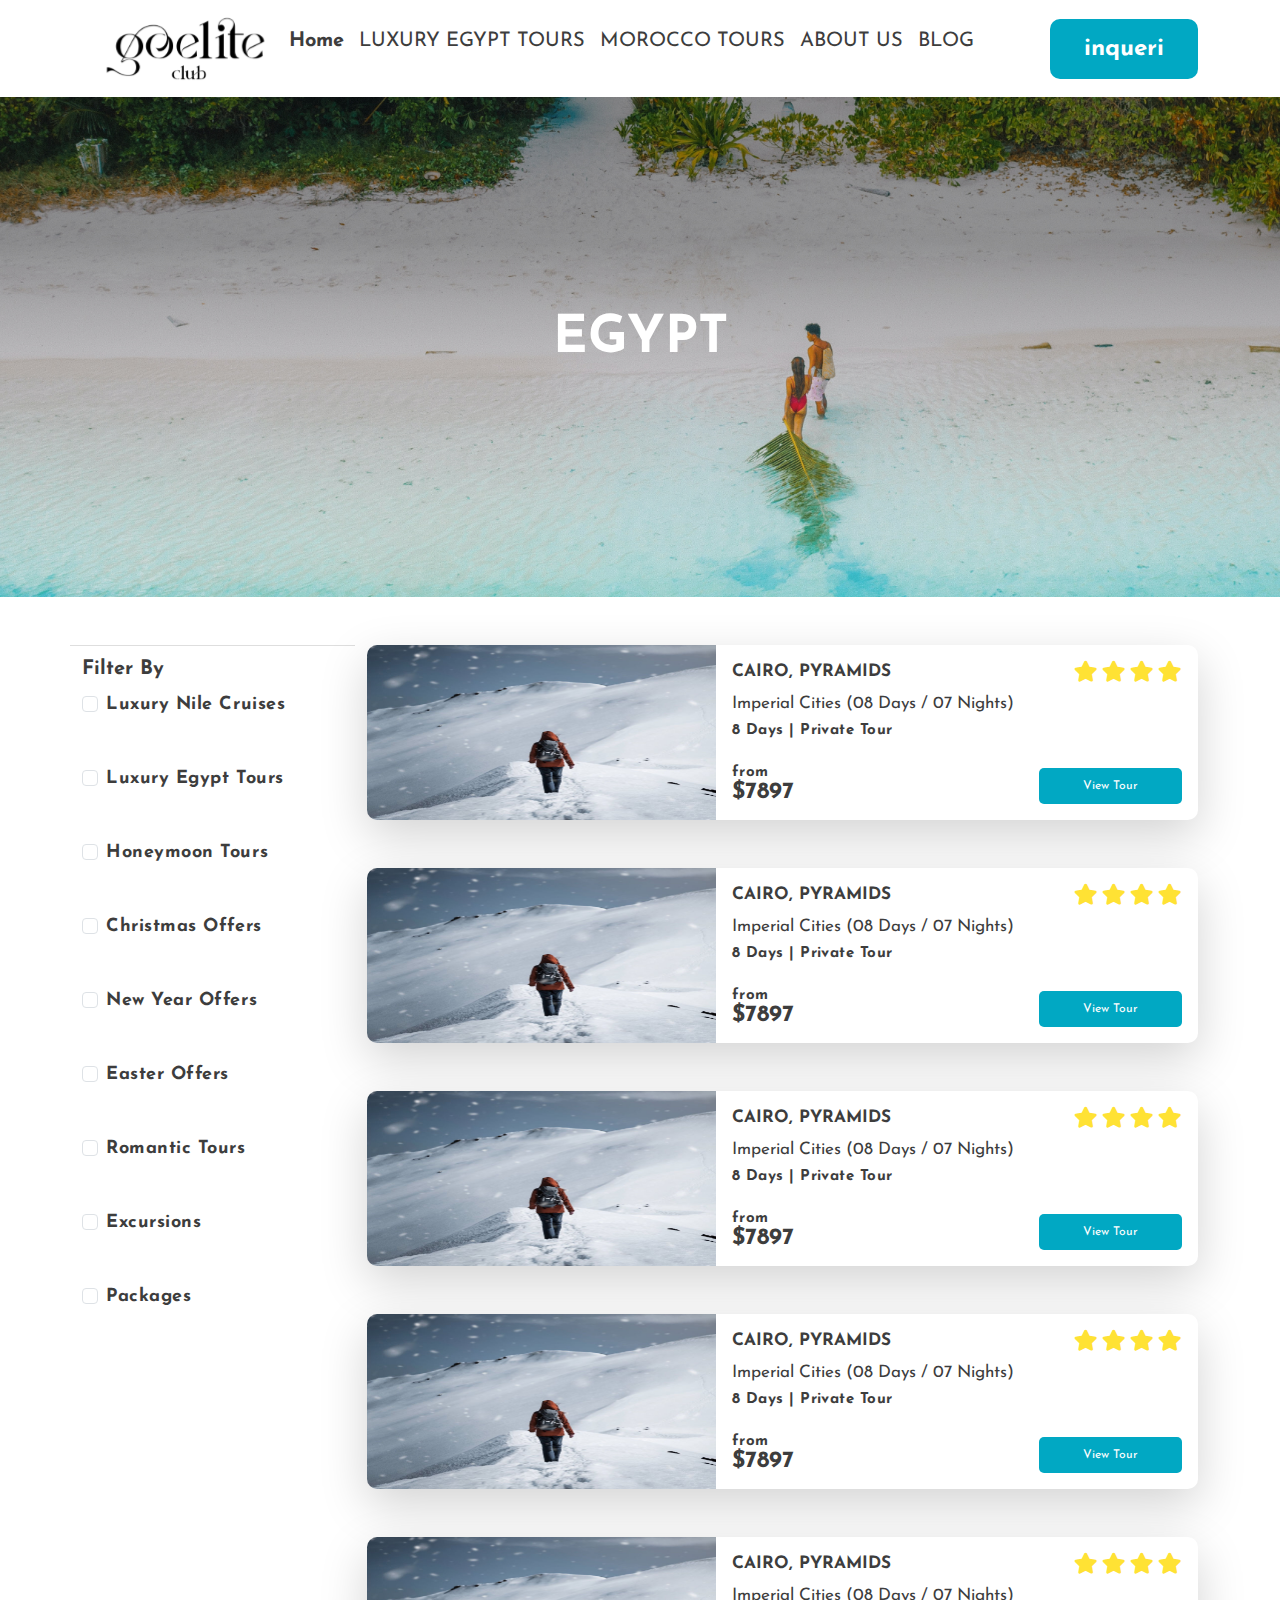
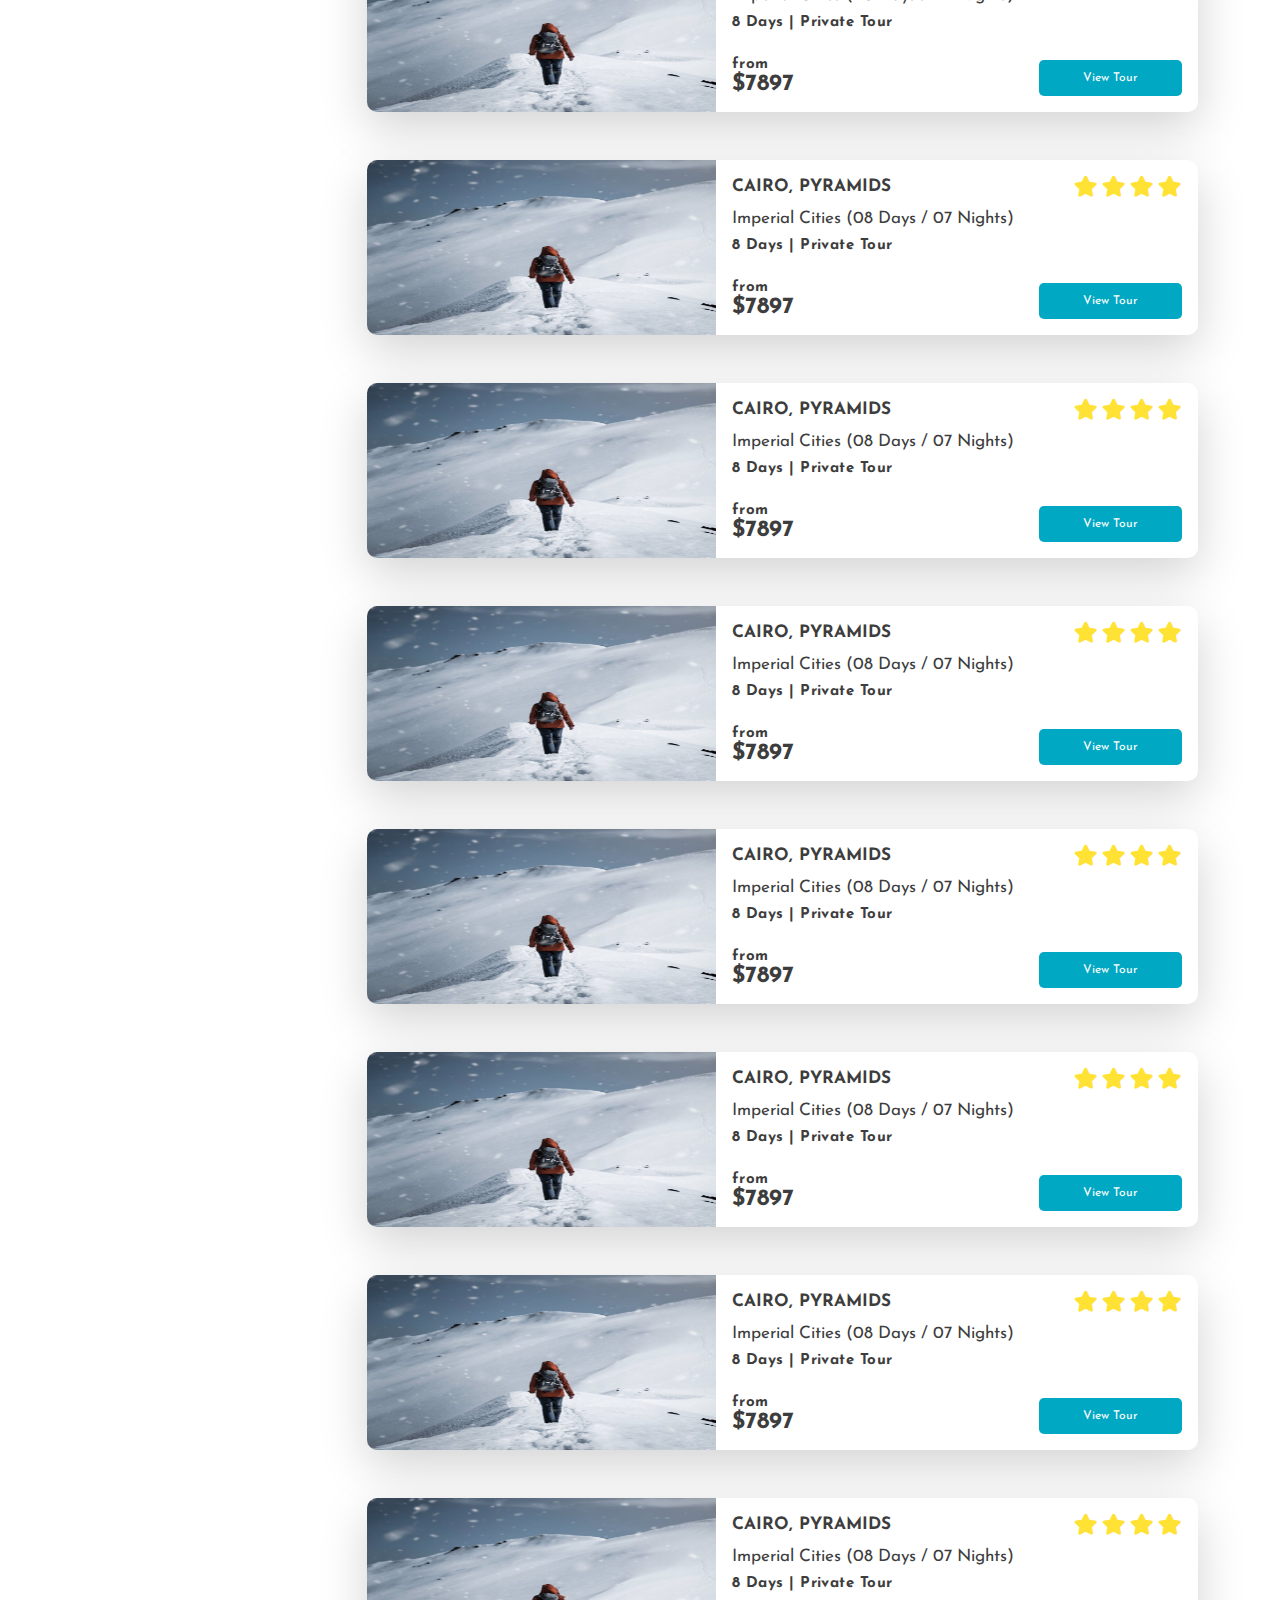
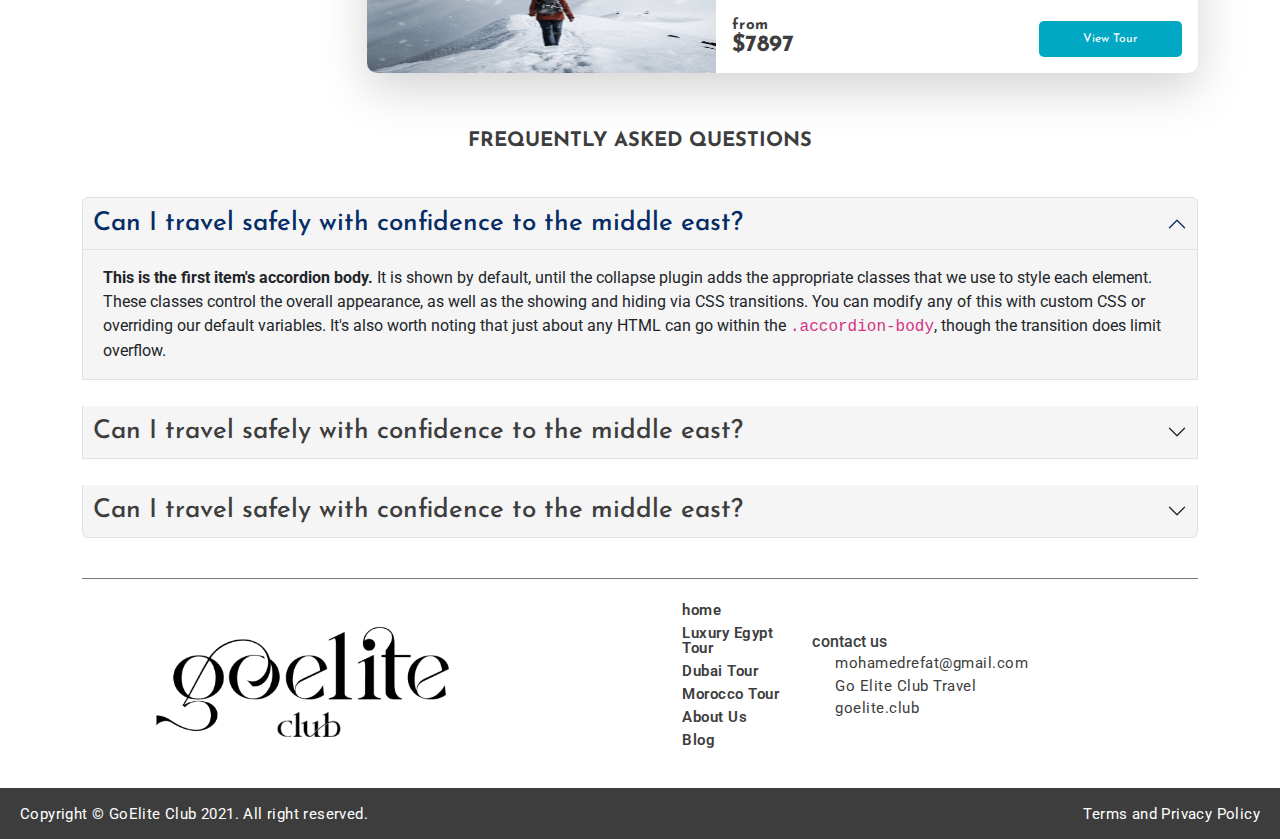
==== listTour.html @ b194ee01 "last push" ====
<!DOCTYPE html>
<html lang="en">
  <head>
    <meta charset="UTF-8" />
    <meta name="viewport" content="width=device-width, initial-scale=1.0" />
    <meta http-equiv="X-UA-Compatible" content="ie=edge" />
    <meta name="Description" content="Enter your description here" />
    <link
      rel="stylesheet"
      href="https://cdnjs.cloudflare.com/ajax/libs/twitter-bootstrap/5.1.0/css/bootstrap.min.css"
    />
    <link
      rel="stylesheet"
      href="https://cdnjs.cloudflare.com/ajax/libs/font-awesome/5.15.4/css/all.min.css"
    />
    <link rel="preconnect" href="https://fonts.googleapis.com" />
    <link rel="preconnect" href="https://fonts.gstatic.com" crossorigin />
    <link
      href="https://fonts.googleapis.com/css2?family=Josefin+Sans:ital,wght@0,400;0,500;0,700;1,700&family=Roboto:ital,wght@0,300;0,900;1,500;1,700;1,900&display=swap"
      rel="stylesheet"
    />

    <link rel="stylesheet" href="css/listtours/style.css" />
    <link rel="stylesheet" href="css/style.css" />

    <link
      rel="stylesheet"
      href="https://cdn.jsdelivr.net/npm/swiper@8/swiper-bundle.min.css"
    />
    <!-- normalizer.css -->
    <link rel="stylesheet" href="css/normalize.css" />
    <title>Title</title>
  </head>
  <body>
    <div class="container-sm">
      <nav class="nav_container">
        <!-- image  -->
        <div class="imgae_logo">
          <img src="./image/Go Elite Logo 1.svg" alt="" />
        </div>
        <!-- links -->
        <ul class="links_container">
          <li class="active">
            <a href="/"> Home </a>
          </li>
          <li>
            <a href="/"> LUXURY EGYPT TOURS </a>
          </li>
          <li>
            <a href="/"> MOROCCO TOURS </a>
          </li>
          <li>
            <a href="/"> ABOUT US </a>
          </li>
          <li>
            <a href="/"> BLOG </a>
          </li>
        </ul>
        <!-- buttom inquery -->
        <div class="buttom_inquri">
          <button>inqueri</button>
        </div>
        <!-- menue bar icon  -->
        <div class="menu_bar">
          <i
            class="fa fa-bars"
            aria-hidden="true"
            id="menu"
            style="font-size: 27px"
          ></i>
          <i
            class="fa fa-window-close"
            aria-hidden="true"
            id="close"
            style="font-size: 27px"
          ></i>
        </div>
        <!-- menue bar box -->
        <ul class="menu_container">
          <li class="active">
            <a href="/"> Home </a>
          </li>
          <li>
            <a href="/"> LUXURY EGYPT TOURS </a>
          </li>
          <li>
            <a href="/"> MOROCCO TOURS </a>
          </li>
          <li>
            <a href="/"> MOROCCO TOURS </a>
          </li>
          <li>
            <a href="/"> ABOUT US </a>
          </li>
          <li>
            <a href="/"> BLOG </a>
          </li>
        </ul>
      </nav>
    </div>
    <!-- ADHeader -->
    <div class="ADHeader_container">
      <div class="Ad_Header">
        <div class="AD-Header_content">
          CAIRO NILE CRUISE & HURGHADA HOLIDAY TOUR
        </div>
        <div class="IqueryAndPrice">
          <div class="price_AD">
            <div class="Start_From">Startng From</div>
            <div class="price_Number">$7839</div>
          </div>
          <div class="btn_inqure">
            <button>Inquire Now</button>
          </div>
        </div>
      </div>
    </div>
    <!-- header landPage -->
    <div class="landPageHeader">
      <div class="landingPageContent">
        <p>EGYPT</p>
        <div class="but_landing"></div>
      </div>

      
    </div>
    <!-- filter and secrch  -->
    <div>
      <div class="container-sm position-relative">
          <div class="positonBox">
            <div class="searchSection">
              <div class="filter ">
                 <div class="filterBox">
                    <div class="d-flex justify-content-between " >
                      <span class="content-search"> Filter</span>
                      <i class="fa fa-arrow-down" aria-hidden="true"></i>
                    </div>
                    <div class="searchPlaceHolder">
                      New Year Offers
                    </div>
                 </div>   
              </div>
              <div class="sortBy">
                  <div class="sortBox">
                    <div class="d-flex justify-content-between">
                      <span class="content-search" > Sort By</span>
                      <i class="fa fa-arrow-down" aria-hidden="true"></i>
                    </div>
                    <div class="searchPlaceHolder">
                      Price (Highest)
                    </div>
                  </div>
              </div>
  
            </div>
          </div>
      </div>
    </div>
    <!-- list tour Section  -->
      <div class="container-sm pt-5">
        <div class="row ">
          <div class="d-none d-md-flex flex-md-column col-md-3 pt-2 " style="border-top: 1.5px solid #DEDEDE;">
            <h6 class="headerFilter" >Filter By</h6>
            <ul class="d-flex flex-column gap-5 pl-0">
               <li class="d-flex gap-3 align-content-center" >
                <div class="form-check">
                  <input class="form-check-input" type="checkbox" value="" id="flexCheckDefault">
                  <label class="form-check-label contentChackBox" for="flexCheckDefault">
                    Luxury Nile Cruises
                  </label>
                </div>   
               </li>
               <li class="d-flex gap-3 align-content-center" >
                <div class="form-check">
                  <input class="form-check-input" type="checkbox" value="" id="flexCheckDefault">
                  <label class="form-check-label contentChackBox" for="flexCheckDefault">
                    Luxury Egypt Tours
                  </label>
                </div>   
               </li>
               <li class="d-flex gap-3 align-content-center" >
                <div class="form-check">
                  <input class="form-check-input" type="checkbox" value="" id="flexCheckDefault">
                  <label class="form-check-label contentChackBox" for="flexCheckDefault">
                    Honeymoon Tours
                  </label>
                </div>   
               </li>
               <li class="d-flex gap-3 align-content-center" >
                <div class="form-check">
                  <input class="form-check-input" type="checkbox" value="" id="flexCheckDefault">
                  <label class="form-check-label contentChackBox" for="flexCheckDefault">
                    Christmas Offers
                  </label>
                </div>   
               </li>
               <li class="d-flex gap-3 align-content-center" >
                <div class="form-check">
                  <input class="form-check-input" type="checkbox" value="" id="flexCheckDefault">
                  <label class="form-check-label contentChackBox" for="flexCheckDefault">
                    New Year Offers
                  </label>
                </div>   
               </li>
               <li class="d-flex gap-3 align-content-center" >
                <div class="form-check">
                  <input class="form-check-input" type="checkbox" value="" id="flexCheckDefault">
                  <label class="form-check-label contentChackBox" for="flexCheckDefault">
                    Easter Offers
                  </label>
                </div>   
               </li>
               <li class="d-flex gap-3 align-content-center" >
                <div class="form-check">
                  <input class="form-check-input" type="checkbox" value="" id="flexCheckDefault">
                  <label class="form-check-label contentChackBox" for="flexCheckDefault">
                    Romantic Tours
                  </label>
                </div>   
               </li>
               <li class="d-flex gap-3 align-content-center" >
                <div class="form-check">
                  <input class="form-check-input" type="checkbox" value="" id="flexCheckDefault">
                  <label class="form-check-label contentChackBox" for="flexCheckDefault">
                    Excursions
                  </label>
                </div>   
               </li>
               <li class="d-flex gap-3 align-content-center" >
                <div class="form-check">
                  <input class="form-check-input" type="checkbox" value="" id="flexCheckDefault">
                  <label class="form-check-label contentChackBox" for="flexCheckDefault">
                    Packages
                  </label>
                </div>   
               </li>
            </ul>
          </div>
          <div class="col-sm-12 col-md-9">
          <div class="d-flex flex-column gap-5"> 
            <!-- card -->
             <a href="singleTour.html">
              <div class="d-flex cardList shadow-lg  " style="cursor: pointer;" >
                <!-- image -->
                <div class="imageCard">
                  <img src="image/destination1.jpg" alt="">
                </div>
                <!-- content -->
                <div class="d-flex flex-column gap-2 justify-content-center justify-content-md-start gap-md-3 p-md-3 flex-grow-1 p-2  ">
                    <!-- tille and  reat -->
                    <div class="d-flex justify-content-between align-content-center titelcard ">
                      <div> CAIRO, PYRAMIDS</div>
                      <div class="d-flex align-items-center gap-1">
                  <i class="fa fa-star" aria-hidden="true"></i>
                  <i class="fa fa-star" aria-hidden="true"></i>
                  <i class="fa fa-star" aria-hidden="true"></i>
                  <i class="fa fa-star" aria-hidden="true"></i>
                           
                      </div>

                    </div>
                    <!-- duration -->
                    <div class="duration">  Imperial Cities (08 Days / 07 Nights)  </div>
                    <p> 8 Days | Private Tour</p>
                    <!-- prise -->
                    <div class="d-flex align-content-center justify-content-between">
                        <div class="d-flex flex-column priseListCard">
                          <span>from</span>
                          <span>$7897</span>
                        </div>
                        <!-- button -->
                        <div class="viewButton">
                             <button>
                              View Tour
                             </button>
                        </div>
                    </div>
                </div>
             </div>
             </a>
            <!-- card -->
             <a href="singleTour.html">
              <div class="d-flex cardList shadow-lg  " style="cursor: pointer;" >
                <!-- image -->
                <div class="imageCard">
                  <img src="image/destination1.jpg" alt="">
                </div>
                <!-- content -->
                <div class="d-flex flex-column gap-2 justify-content-center justify-content-md-start gap-md-3 p-md-3 flex-grow-1 p-2  ">
                    <!-- tille and  reat -->
                    <div class="d-flex justify-content-between align-content-center titelcard ">
                      <div> CAIRO, PYRAMIDS</div>
                      <div class="d-flex align-items-center gap-1">
                  <i class="fa fa-star" aria-hidden="true"></i>
                  <i class="fa fa-star" aria-hidden="true"></i>
                  <i class="fa fa-star" aria-hidden="true"></i>
                  <i class="fa fa-star" aria-hidden="true"></i>
                           
                      </div>

                    </div>
                    <!-- duration -->
                    <div class="duration">  Imperial Cities (08 Days / 07 Nights)  </div>
                    <p> 8 Days | Private Tour</p>
                    <!-- prise -->
                    <div class="d-flex align-content-center justify-content-between">
                        <div class="d-flex flex-column priseListCard">
                          <span>from</span>
                          <span>$7897</span>
                        </div>
                        <!-- button -->
                        <div class="viewButton">
                             <button>
                              View Tour
                             </button>
                        </div>
                    </div>
                </div>
             </div>
             </a>
            <!-- card -->
             <a href="singleTour.html">
              <div class="d-flex cardList shadow-lg  " style="cursor: pointer;" >
                <!-- image -->
                <div class="imageCard">
                  <img src="image/destination1.jpg" alt="">
                </div>
                <!-- content -->
                <div class="d-flex flex-column gap-2 justify-content-center justify-content-md-start gap-md-3 p-md-3 flex-grow-1 p-2  ">
                    <!-- tille and  reat -->
                    <div class="d-flex justify-content-between align-content-center titelcard ">
                      <div> CAIRO, PYRAMIDS</div>
                      <div class="d-flex align-items-center gap-1">
                  <i class="fa fa-star" aria-hidden="true"></i>
                  <i class="fa fa-star" aria-hidden="true"></i>
                  <i class="fa fa-star" aria-hidden="true"></i>
                  <i class="fa fa-star" aria-hidden="true"></i>
                           
                      </div>

                    </div>
                    <!-- duration -->
                    <div class="duration">  Imperial Cities (08 Days / 07 Nights)  </div>
                    <p> 8 Days | Private Tour</p>
                    <!-- prise -->
                    <div class="d-flex align-content-center justify-content-between">
                        <div class="d-flex flex-column priseListCard">
                          <span>from</span>
                          <span>$7897</span>
                        </div>
                        <!-- button -->
                        <div class="viewButton">
                             <button>
                              View Tour
                             </button>
                        </div>
                    </div>
                </div>
             </div>
             </a>
            <!-- card -->
             <a href="singleTour.html">
              <div class="d-flex cardList shadow-lg  " style="cursor: pointer;" >
                <!-- image -->
                <div class="imageCard">
                  <img src="image/destination1.jpg" alt="">
                </div>
                <!-- content -->
                <div class="d-flex flex-column gap-2 justify-content-center justify-content-md-start gap-md-3 p-md-3 flex-grow-1 p-2  ">
                    <!-- tille and  reat -->
                    <div class="d-flex justify-content-between align-content-center titelcard ">
                      <div> CAIRO, PYRAMIDS</div>
                      <div class="d-flex align-items-center gap-1">
                  <i class="fa fa-star" aria-hidden="true"></i>
                  <i class="fa fa-star" aria-hidden="true"></i>
                  <i class="fa fa-star" aria-hidden="true"></i>
                  <i class="fa fa-star" aria-hidden="true"></i>
                           
                      </div>

                    </div>
                    <!-- duration -->
                    <div class="duration">  Imperial Cities (08 Days / 07 Nights)  </div>
                    <p> 8 Days | Private Tour</p>
                    <!-- prise -->
                    <div class="d-flex align-content-center justify-content-between">
                        <div class="d-flex flex-column priseListCard">
                          <span>from</span>
                          <span>$7897</span>
                        </div>
                        <!-- button -->
                        <div class="viewButton">
                             <button>
                              View Tour
                             </button>
                        </div>
                    </div>
                </div>
             </div>
             </a>
            <!-- card -->
             <a href="singleTour.html">
              <div class="d-flex cardList shadow-lg  " style="cursor: pointer;" >
                <!-- image -->
                <div class="imageCard">
                  <img src="image/destination1.jpg" alt="">
                </div>
                <!-- content -->
                <div class="d-flex flex-column gap-2 justify-content-center justify-content-md-start gap-md-3 p-md-3 flex-grow-1 p-2  ">
                    <!-- tille and  reat -->
                    <div class="d-flex justify-content-between align-content-center titelcard ">
                      <div> CAIRO, PYRAMIDS</div>
                      <div class="d-flex align-items-center gap-1">
                  <i class="fa fa-star" aria-hidden="true"></i>
                  <i class="fa fa-star" aria-hidden="true"></i>
                  <i class="fa fa-star" aria-hidden="true"></i>
                  <i class="fa fa-star" aria-hidden="true"></i>
                           
                      </div>

                    </div>
                    <!-- duration -->
                    <div class="duration">  Imperial Cities (08 Days / 07 Nights)  </div>
                    <p> 8 Days | Private Tour</p>
                    <!-- prise -->
                    <div class="d-flex align-content-center justify-content-between">
                        <div class="d-flex flex-column priseListCard">
                          <span>from</span>
                          <span>$7897</span>
                        </div>
                        <!-- button -->
                        <div class="viewButton">
                             <button>
                              View Tour
                             </button>
                        </div>
                    </div>
                </div>
             </div>
             </a>
            <!-- card -->
             <a href="singleTour.html">
              <div class="d-flex cardList shadow-lg  " style="cursor: pointer;" >
                <!-- image -->
                <div class="imageCard">
                  <img src="image/destination1.jpg" alt="">
                </div>
                <!-- content -->
                <div class="d-flex flex-column gap-2 justify-content-center justify-content-md-start gap-md-3 p-md-3 flex-grow-1 p-2  ">
                    <!-- tille and  reat -->
                    <div class="d-flex justify-content-between align-content-center titelcard ">
                      <div> CAIRO, PYRAMIDS</div>
                      <div class="d-flex align-items-center gap-1">
                  <i class="fa fa-star" aria-hidden="true"></i>
                  <i class="fa fa-star" aria-hidden="true"></i>
                  <i class="fa fa-star" aria-hidden="true"></i>
                  <i class="fa fa-star" aria-hidden="true"></i>
                           
                      </div>

                    </div>
                    <!-- duration -->
                    <div class="duration">  Imperial Cities (08 Days / 07 Nights)  </div>
                    <p> 8 Days | Private Tour</p>
                    <!-- prise -->
                    <div class="d-flex align-content-center justify-content-between">
                        <div class="d-flex flex-column priseListCard">
                          <span>from</span>
                          <span>$7897</span>
                        </div>
                        <!-- button -->
                        <div class="viewButton">
                             <button>
                              View Tour
                             </button>
                        </div>
                    </div>
                </div>
             </div>
             </a>
            <!-- card -->
             <a href="singleTour.html">
              <div class="d-flex cardList shadow-lg  " style="cursor: pointer;" >
                <!-- image -->
                <div class="imageCard">
                  <img src="image/destination1.jpg" alt="">
                </div>
                <!-- content -->
                <div class="d-flex flex-column gap-2 justify-content-center justify-content-md-start gap-md-3 p-md-3 flex-grow-1 p-2  ">
                    <!-- tille and  reat -->
                    <div class="d-flex justify-content-between align-content-center titelcard ">
                      <div> CAIRO, PYRAMIDS</div>
                      <div class="d-flex align-items-center gap-1">
                  <i class="fa fa-star" aria-hidden="true"></i>
                  <i class="fa fa-star" aria-hidden="true"></i>
                  <i class="fa fa-star" aria-hidden="true"></i>
                  <i class="fa fa-star" aria-hidden="true"></i>
                           
                      </div>

                    </div>
                    <!-- duration -->
                    <div class="duration">  Imperial Cities (08 Days / 07 Nights)  </div>
                    <p> 8 Days | Private Tour</p>
                    <!-- prise -->
                    <div class="d-flex align-content-center justify-content-between">
                        <div class="d-flex flex-column priseListCard">
                          <span>from</span>
                          <span>$7897</span>
                        </div>
                        <!-- button -->
                        <div class="viewButton">
                             <button>
                              View Tour
                             </button>
                        </div>
                    </div>
                </div>
             </div>
             </a>
            <!-- card -->
             <a href="singleTour.html">
              <div class="d-flex cardList shadow-lg  " style="cursor: pointer;" >
                <!-- image -->
                <div class="imageCard">
                  <img src="image/destination1.jpg" alt="">
                </div>
                <!-- content -->
                <div class="d-flex flex-column gap-2 justify-content-center justify-content-md-start gap-md-3 p-md-3 flex-grow-1 p-2  ">
                    <!-- tille and  reat -->
                    <div class="d-flex justify-content-between align-content-center titelcard ">
                      <div> CAIRO, PYRAMIDS</div>
                      <div class="d-flex align-items-center gap-1">
                  <i class="fa fa-star" aria-hidden="true"></i>
                  <i class="fa fa-star" aria-hidden="true"></i>
                  <i class="fa fa-star" aria-hidden="true"></i>
                  <i class="fa fa-star" aria-hidden="true"></i>
                           
                      </div>

                    </div>
                    <!-- duration -->
                    <div class="duration">  Imperial Cities (08 Days / 07 Nights)  </div>
                    <p> 8 Days | Private Tour</p>
                    <!-- prise -->
                    <div class="d-flex align-content-center justify-content-between">
                        <div class="d-flex flex-column priseListCard">
                          <span>from</span>
                          <span>$7897</span>
                        </div>
                        <!-- button -->
                        <div class="viewButton">
                             <button>
                              View Tour
                             </button>
                        </div>
                    </div>
                </div>
             </div>
             </a>
            <!-- card -->
             <a href="singleTour.html">
              <div class="d-flex cardList shadow-lg  " style="cursor: pointer;" >
                <!-- image -->
                <div class="imageCard">
                  <img src="image/destination1.jpg" alt="">
                </div>
                <!-- content -->
                <div class="d-flex flex-column gap-2 justify-content-center justify-content-md-start gap-md-3 p-md-3 flex-grow-1 p-2  ">
                    <!-- tille and  reat -->
                    <div class="d-flex justify-content-between align-content-center titelcard ">
                      <div> CAIRO, PYRAMIDS</div>
                      <div class="d-flex align-items-center gap-1">
                  <i class="fa fa-star" aria-hidden="true"></i>
                  <i class="fa fa-star" aria-hidden="true"></i>
                  <i class="fa fa-star" aria-hidden="true"></i>
                  <i class="fa fa-star" aria-hidden="true"></i>
                           
                      </div>

                    </div>
                    <!-- duration -->
                    <div class="duration">  Imperial Cities (08 Days / 07 Nights)  </div>
                    <p> 8 Days | Private Tour</p>
                    <!-- prise -->
                    <div class="d-flex align-content-center justify-content-between">
                        <div class="d-flex flex-column priseListCard">
                          <span>from</span>
                          <span>$7897</span>
                        </div>
                        <!-- button -->
                        <div class="viewButton">
                             <button>
                              View Tour
                             </button>
                        </div>
                    </div>
                </div>
             </div>
             </a>
            <!-- card -->
             <a href="singleTour.html">
              <div class="d-flex cardList shadow-lg  " style="cursor: pointer;" >
                <!-- image -->
                <div class="imageCard">
                  <img src="image/destination1.jpg" alt="">
                </div>
                <!-- content -->
                <div class="d-flex flex-column gap-2 justify-content-center justify-content-md-start gap-md-3 p-md-3 flex-grow-1 p-2  ">
                    <!-- tille and  reat -->
                    <div class="d-flex justify-content-between align-content-center titelcard ">
                      <div> CAIRO, PYRAMIDS</div>
                      <div class="d-flex align-items-center gap-1">
                  <i class="fa fa-star" aria-hidden="true"></i>
                  <i class="fa fa-star" aria-hidden="true"></i>
                  <i class="fa fa-star" aria-hidden="true"></i>
                  <i class="fa fa-star" aria-hidden="true"></i>
                           
                      </div>

                    </div>
                    <!-- duration -->
                    <div class="duration">  Imperial Cities (08 Days / 07 Nights)  </div>
                    <p> 8 Days | Private Tour</p>
                    <!-- prise -->
                    <div class="d-flex align-content-center justify-content-between">
                        <div class="d-flex flex-column priseListCard">
                          <span>from</span>
                          <span>$7897</span>
                        </div>
                        <!-- button -->
                        <div class="viewButton">
                             <button>
                              View Tour
                             </button>
                        </div>
                    </div>
                </div>
             </div>
             </a>
            <!-- card -->
             <a href="singleTour.html">
              <div class="d-flex cardList shadow-lg  " style="cursor: pointer;" >
                <!-- image -->
                <div class="imageCard">
                  <img src="image/destination1.jpg" alt="">
                </div>
                <!-- content -->
                <div class="d-flex flex-column gap-2 justify-content-center justify-content-md-start gap-md-3 p-md-3 flex-grow-1 p-2  ">
                    <!-- tille and  reat -->
                    <div class="d-flex justify-content-between align-content-center titelcard ">
                      <div> CAIRO, PYRAMIDS</div>
                      <div class="d-flex align-items-center gap-1">
                  <i class="fa fa-star" aria-hidden="true"></i>
                  <i class="fa fa-star" aria-hidden="true"></i>
                  <i class="fa fa-star" aria-hidden="true"></i>
                  <i class="fa fa-star" aria-hidden="true"></i>
                           
                      </div>

                    </div>
                    <!-- duration -->
                    <div class="duration">  Imperial Cities (08 Days / 07 Nights)  </div>
                    <p> 8 Days | Private Tour</p>
                    <!-- prise -->
                    <div class="d-flex align-content-center justify-content-between">
                        <div class="d-flex flex-column priseListCard">
                          <span>from</span>
                          <span>$7897</span>
                        </div>
                        <!-- button -->
                        <div class="viewButton">
                             <button>
                              View Tour
                             </button>
                        </div>
                    </div>
                </div>
             </div>
             </a>
            <!-- card -->
             <a href="singleTour.html">
              <div class="d-flex cardList shadow-lg  " style="cursor: pointer;" >
                <!-- image -->
                <div class="imageCard">
                  <img src="image/destination1.jpg" alt="">
                </div>
                <!-- content -->
                <div class="d-flex flex-column gap-2 justify-content-center justify-content-md-start gap-md-3 p-md-3 flex-grow-1 p-2  ">
                    <!-- tille and  reat -->
                    <div class="d-flex justify-content-between align-content-center titelcard ">
                      <div> CAIRO, PYRAMIDS</div>
                      <div class="d-flex align-items-center gap-1">
                  <i class="fa fa-star" aria-hidden="true"></i>
                  <i class="fa fa-star" aria-hidden="true"></i>
                  <i class="fa fa-star" aria-hidden="true"></i>
                  <i class="fa fa-star" aria-hidden="true"></i>
                           
                      </div>

                    </div>
                    <!-- duration -->
                    <div class="duration">  Imperial Cities (08 Days / 07 Nights)  </div>
                    <p> 8 Days | Private Tour</p>
                    <!-- prise -->
                    <div class="d-flex align-content-center justify-content-between">
                        <div class="d-flex flex-column priseListCard">
                          <span>from</span>
                          <span>$7897</span>
                        </div>
                        <!-- button -->
                        <div class="viewButton">
                             <button>
                              View Tour
                             </button>
                        </div>
                    </div>
                </div>
             </div>
             </a>
          </div>
          </div>
        </div>
      </div>
    <!-- F and Q -->
    <div class="container-sm">
      <div class="headerSection">
        <div class="header">FREQUENTLY ASKED QUESTIONS</div>
      </div>
      <!-- faq section -->
      <div class="accordion mt-5" id="accordionExample">
        <div class="accordion-item">
          <h2 class="accordion-header" id="headingOne">
            <button
              class="accordion-button"
              type="button"
              data-bs-toggle="collapse"
              data-bs-target="#collapseOne"
              aria-expanded="true"
              aria-controls="collapseOne"
            >
              Can I travel safely with confidence to the middle east?
            </button>
          </h2>
          <div
            id="collapseOne"
            class="accordion-collapse collapse show"
            aria-labelledby="headingOne"
            data-bs-parent="#accordionExample"
          >
            <div class="accordion-body">
              <strong>This is the first item's accordion body.</strong> It is
              shown by default, until the collapse plugin adds the appropriate
              classes that we use to style each element. These classes control
              the overall appearance, as well as the showing and hiding via CSS
              transitions. You can modify any of this with custom CSS or
              overriding our default variables. It's also worth noting that just
              about any HTML can go within the <code>.accordion-body</code>,
              though the transition does limit overflow.
            </div>
          </div>
        </div>
        <div class="accordion-item">
          <h2 class="accordion-header" id="headingTwo">
            <button
              class="accordion-button collapsed"
              type="button"
              data-bs-toggle="collapse"
              data-bs-target="#collapseTwo"
              aria-expanded="false"
              aria-controls="collapseTwo"
            >
              Can I travel safely with confidence to the middle east?
            </button>
          </h2>
          <div
            id="collapseTwo"
            class="accordion-collapse collapse"
            aria-labelledby="headingTwo"
            data-bs-parent="#accordionExample"
          >
            <div class="accordion-body">
              <strong>This is the second item's accordion body.</strong> It is
              hidden by default, until the collapse plugin adds the appropriate
              classes that we use to style each element. These classes control
              the overall appearance, as well as the showing and hiding via CSS
              transitions. You can modify any of this with custom CSS or
              overriding our default variables. It's also worth noting that just
              about any HTML can go within the <code>.accordion-body</code>,
              though the transition does limit overflow.
            </div>
          </div>
        </div>
        <div class="accordion-item">
          <h2 class="accordion-header" id="headingThree">
            <button
              class="accordion-button collapsed"
              type="button"
              data-bs-toggle="collapse"
              data-bs-target="#collapseThree"
              aria-expanded="false"
              aria-controls="collapseThree"
            >
              Can I travel safely with confidence to the middle east?
            </button>
          </h2>
          <div
            id="collapseThree"
            class="accordion-collapse collapse"
            aria-labelledby="headingThree"
            data-bs-parent="#accordionExample"
          >
            <div class="accordion-body">
              <strong>This is the third item's accordion body.</strong> It is
              hidden by default, until the collapse plugin adds the appropriate
              classes that we use to style each element. These classes control
              the overall appearance, as well as the showing and hiding via CSS
              transitions. You can modify any of this with custom CSS or
              overriding our default variables. It's also worth noting that just
              about any HTML can go within the <code>.accordion-body</code>,
              though the transition does limit overflow.
            </div>
          </div>
        </div>
      </div>
    </div>
    <!-- footer section -->
    <div class="container-sm">
      <div class="footerSection">
        <div class="footer">
          <!-- logo footer -->
          <div class="logoFooter">
            <img src="image/footeLogo.png" alt="" />
          </div>
          <div class="linksAndcontactUs">
            <!-- links -->
            <div class="footerLinks">
              <ul class="links">
                <li>home</li>
                <li>Luxury Egypt Tour</li>
                <li>Dubai Tour</li>
                <li>Morocco Tour</li>
                <li>About Us</li>
                <li>Blog</li>
              </ul>
            </div>
            <!-- contact us footer -->
            <div class="contactUsFooter">
              <div>contact us</div>
              <ul class="coutactUs">
                <li class="">
                  <div class="iconSocil">
                    <img
                      src="https://www.svgrepo.com/show/488278/mail.svg"
                      width="15px"
                      height="15px"
                      alt=""
                    />
                  </div>
                  <span> mohamedrefat@gmail.com</span>
                </li>
                <li class="">
                  <div class="iconSocil">
                    <img
                      src="https://www.svgrepo.com/show/473600/facebook.svg"
                      width="15px"
                      height="15px"
                      alt=""
                    />
                  </div>
                  <span>Go Elite Club Travel</span>
                </li>
                <li class="">
                  <div class="iconSocil">
                    <img
                      src="https://www.svgrepo.com/show/474324/instagram.svg"
                      width="15px"
                      height="15px"
                      alt=""
                    />
                  </div>
                  <span>goelite.club</span>
                </li>
              </ul>
            </div>
          </div>
        </div>
      </div>
    </div>
    <div class="copyRightSection">
      <div>Copyright © GoElite Club 2021. All right reserved.</div>
      <div>Terms and Privacy Policy</div>
    </div>
    <script src="https://cdn.jsdelivr.net/npm/swiper/swiper-bundle.min.js"></script>

    <!-- Initialize Swiper -->
    <script>
      var swiper = new Swiper(".mySwiper", {
        slidesPerView: 1,
        spaceBetween: 10,
        pagination: {
          el: ".swiper-pagination",
          clickable: true,
        },
        breakpoints: {
          640: {
            slidesPerView: 1,
            spaceBetween: 20,
          },
          768: {
            slidesPerView: 3,
            spaceBetween: 40,
          },
          1024: {
            slidesPerView: 3,
            spaceBetween: 50,
          },
        },
      });
    </script>
    <script src="js/main.js"></script>
    <script src="https://cdnjs.cloudflare.com/ajax/libs/popper.js/2.9.2/umd/popper.min.js"></script>
    <script src="https://cdnjs.cloudflare.com/ajax/libs/twitter-bootstrap/5.1.0/js/bootstrap.min.js"></script>
  </body>
</html>
---- css/listtours/style.css ----
.searchSection{
    display: flex;
    align-items: center;
   gap: 20px;
}
.searchSection .filter ,  .searchSection .sortBy {
    background: #F5F5F5;
     border: 1px solid #DEDEDE;
      border-radius: 8px;
      padding: 16px;
} 
 .filter .filterBox , .sortBy .sortBox{
    padding: 9px 10px;
background: #FFFFFF;
border: 1px solid #DEDEDE;
border-radius: 8px;
cursor: pointer;
 }
 
 .content-search{
 font-family: 'Josefin Sans';
font-style: normal;
font-weight: 500;
font-size: 16px;
line-height: 14px;
color: #3D3D3D;
cursor: pointer;

 }
 .searchPlaceHolder{
 font-family: 'Josefin Sans';
font-style: normal;
font-weight: 700;
font-size: 14px;
line-height: 16px;
color: #B7B7B7;
cursor: pointer;

 }
 .positonBox{
    position: absolute;
    top: -45px;
 }
.imageCard{
    overflow: hidden;
    width: 42%;
}
 .imageCard img{
    max-width: 100%;
    width: 211px;
    height: 142px;
 }
 .cardList {
    overflow: hidden;
    background: #FFFFFF;
    border-radius:10.1028px 10.1028px ;
 }
 .cardList p{
    font-family: 'Josefin Sans';
    font-style: normal;
    font-weight: 700;
    font-size: 10.1028px;
    line-height: 10px;
    display: flex;
    align-items: center;
    letter-spacing: 0.03em;
    color: #3D3D3D;
 }
 .titelcard div:nth-of-type(1) {
    font-family: 'Josefin Sans';
font-style: normal;
font-weight: 700;
font-size: 12.1233px;
line-height: 12px;
display: flex;
align-items: center;
color: #3D3D3D;
 } 
 .titelcard div:nth-of-type(2) {
    font-size: 17px;
     color: #FFE234;
 } 
 .duration{
    font-family: 'Josefin Sans';
font-style: normal;
font-weight: 400;
font-size: 12.1233px;
line-height: 12px;
display: flex;
align-items: center;
color: #3D3D3D;
 }

 .priseListCard span:nth-of-type(1){
    font-family: 'Josefin Sans';
    font-style: normal;
    font-weight: 700;
    font-size: 10.1028px;
    line-height: 10px;
    display: flex;
    align-items: center;
    letter-spacing: 0.03em;
    color: #3D3D3D;
 }
 .priseListCard span:nth-of-type(2){
    font-family: 'Josefin Sans';
    font-style: normal;
    font-weight: 700;
    font-size: 20.2056px;
    line-height: 20px;
    display: flex;
    align-items: center;
    color: #3D3D3D;
 }
 .viewButton{
    display: flex;
align-items: center;
justify-content: center;
padding: 10px;
gap: 10px;
width:90px;
background: #01A8C3;
border-radius: 5px;
transition: ease-in 0.4s;
 }
 .viewButton:hover {
    transform: scale(0.9);
 }
 .viewButton button{
    font-family: 'Josefin Sans';
    font-style: normal;
    font-weight: 400;
    font-size: 12.1233px;
    line-height: 12px;
    text-align: center;
    color: #FFFFFF;
 }
.contentChackBox{
    font-family: 'Josefin Sans';
font-style: normal;
font-weight: 700;
font-size: 18px;
line-height: 20px;
letter-spacing: 0.03em;
color: #3D3D3D;

}
.headerFilter{
    font-family: 'Josefin Sans';
font-style: normal;
font-weight: 700;
font-size: 20px;
line-height: 30px;
color: #3D3D3D;
}
@media only screen and (min-width: 786px){
    .landingPageContent p {
        font-family: "Josefin Sans";
        font-style: normal;
        font-weight: 700;
        font-size: 60px;
        line-height: 61px;
        color: #ffffff;
        width: 750px;
    }
    .searchSection{
       display: none;
    }
    .imageCard{
        overflow: hidden;
        width: 42%;
    }
     .imageCard img{
        max-width: 100%;
        width: 372px;
        height: 175px;
     }
     .titelcard div:nth-of-type(1) {
        font-size: 17.1233px;
    }
    .titelcard div:nth-of-type(2) {
        font-size: 21px;
    }
    .duration {
        font-size: 17.1233px;
    }
    .cardList p {
        font-size: 15.1028px;
    }
    .priseListCard span:nth-of-type(1) {
        font-size: 15.1028px;
    }
    .priseListCard span:nth-of-type(2) {
        font-size: 23.2056px;
        margin-top: 5px;
    }
    .viewButton {
        padding: 11px;
        width: 143px;
    }
}
---- css/style.css ----
/* Start Variables */
:root {
  --main-color: #10cab7;
  --secondary-color: #2c4755;
  --section-padding: 60px;
  --section-background: #f6f6f6;
  --main-duration: 0.5s;
}
/* End Variables */
/* start global rouls css */
* {
  box-sizing: border-box;
  -webkit-box-sizing: border-box;
  -moz-box-sizing: border-box;
}
a {
  text-decoration: none !important;
  color: inherit !important;
  text-transform: none !important;
}
button {
  border: none !important;
  background-color: inherit !important;
}
ul{
  padding-left: 0 !important;
}
li {
  list-style: none !important;
}
body {
  font-family: 'Josefin Sans', sans-serif;
  font-family: 'Roboto', sans-serif;
  overflow-x: hidden;
}
/* nav bar */
.nav_container {
  display: flex;
  justify-content: space-between;
  align-items: center;
}
.links_container {
  list-style: none;
  display: flex;
  width: 70%;
  gap: 15px;
  padding-left: 0 !important;
}
.links_container li {
  font-family: "Josefin Sans";
  font-style: normal;
  font-weight: 400;
  font-size: 20px;
  line-height: 24px;
  color: #3d3d3d;
  text-decoration: none;
}
.links_container li:hover {
  color: #3d3d3d8c;
}

.links_container li.active {
  font-weight: 700;
}

.imgae_logo img {
  width: 100%;
  max-width: 213px;
  height: auto;
}

/* buttom */
.buttom_inquri {
  display: flex;
  flex-direction: row;
  justify-content: center;
  align-items: center;
  padding: 10px;
  gap: 10px;
  width: 151px;
  height: 60px;
  background: #01a8c3;
  border-radius: 10px;
}
.buttom_inquri:hover {
  transform: scale(0.9);
  cursor: pointer;
}
.buttom_inquri button {
  font-family: "Josefin Sans";
  font-style: normal;
  font-weight: 700;
  font-size: 24px;
  line-height: 24px;
  text-align: center;
  color: #ffffff;
}
.menu_bar {
  display: none;
}
.menu_container {
  display: none;
}
.fa-window-close {
  display: none;
}

/* advertisement tour Header */
.ADHeader_container {
  background-color: #01a8c3;
  position: relative;
}
.Ad_Header {
  display: flex;
  flex-direction: column;
  gap: 8px;
  padding: 16px 21px;
}
.AD-Header_content {
  font-family: "Josefin Sans";
  font-style: normal;
  font-weight: 400;
  font-size: 14px;
  line-height: 14px;
  color: #ffffff;
  text-align: center;
}
.IqueryAndPrice {
  display: flex;
  justify-content: space-between;
  align-items: center;
}
.price_AD {
  display: flex;
  gap: 5px;
  align-items: center;
  width: 30%;
}
.Start_From {
  font-family: "Josefin Sans";
  font-style: normal;
  font-weight: 400;
  font-size: 14px;
  line-height: 14px;
  color: #ffffff;
}
.price_Number {
  font-family: "Josefin Sans";
  font-style: normal;
  font-weight: 700;
  font-size: 30px;
  line-height: 30px;
  color: #ffffff;
}
.btn_inqure {
  display: flex;
  justify-content: center;
  align-items: center;
  padding: 8px 24px;
  width: 107px;
  height: 40px;
  background: #ffffff;
  border-radius: 5px;
}
.btn_inqure button {
  font-family: "Josefin Sans";
  font-style: normal;
  font-weight: 700;
  font-size: 10px;
  line-height: 10px;
  color: #01a8c3;
}
/* landing header */
.landPageHeader {
  position: relative;
  background-image: url(../image/Photo.jpg);
  background-repeat: no-repeat;
  width: 100%;
  overflow: hidden;
  padding: 115px 0;
  background-size: cover;
}
.landingPageContent {
  position: absolute;
  top: 50%;
  left: 50%;
  transform: translate(-50%, -50%);
}
.landingPageContent p {
  font-family: "Josefin Sans";
  font-style: normal;
  font-weight: 700;
  font-size: 20px;
  line-height: 20px;
  text-align: center;
  color: #ffffff;
  width: 300px;
}
.landingPageContent .but_landing {
  display: flex;
  justify-content: center;
  align-items: center;
}
.landingPageContent .but_landing button {
  padding: 10px;
  width: 113px;
  height: 45px;
  background: #01a8c3 !important;
  opacity: 0.5;
  border-radius: 5px;
  font-family: "Josefin Sans";
  font-style: normal;
  font-weight: 400;
  font-size: 12.1233px;
  line-height: 12px;
  text-align: center;
  color: #ffffff;
}
.landingPageContent .but_landing button:hover {
  opacity: 1;
}
/* tour section  */
/* header section */
.headerSection {
  display: flex;
  flex-direction: column;
  gap: 9px;
  justify-content: center;
  align-items: center;
  padding-top: 60px;
}
.headerSection .header {
  font-family: "Josefin Sans";
  font-style: normal;
  font-weight: 700;
  font-size: 16px;
  line-height: 16px;
  text-align: center;
  color: #3d3d3d;
}
.headerSection .description {
  font-family: "Josefin Sans";
  font-style: normal;
  font-weight: 400;
  font-size: 14px;
  line-height: 14px;
  text-align: center;
  color: #7a7a7a;
}
/* cards */
.sectionTour{
  position: relative;
}
.leftArrow {
  position: absolute;
  top: 50%;
  left: -20px;
  font-size: 20px;
  color: #777;
  transition: ease-in 0.4s;
  cursor: pointer;
}
.leftArrow:hover {
transform: scale(0.8);
}
.rightArrow {
  position: absolute;
  top: 50%;
  right: -20px;
  font-size: 20px;
  color: #777;
  transition: ease-in 0.4s;
  cursor: pointer;
}
.rightArrow:hover {
transform: scale(0.8);
}
.cardContainer{
  display: flex;
  align-items: center;
  gap: 20px;
  overflow-x: scroll;
  margin: 0 5px;

}
.cardContainer::-webkit-scrollbar {
  display: none;
}
.card {
  min-width: 200px;
  border-radius: 6.62698px;
  overflow: hidden;
  cursor: pointer;
}
.card_content {
  display: flex;
  flex-direction: column;
  align-items: flex-start;
  padding: 8px 8px 16px;
  gap: 7.95px;
}
.card_content .titleAndReate {
  display: flex;
  justify-content: space-between;
  align-items: center;
  width: 100%;
}
.card_content  .titleAndReate .title {
  width: 90px;
  height: 8px;
  font-family: "Josefin Sans";
  font-style: normal;
  font-weight: 700;
  font-size: 12px;
  line-height: 8px;
  color: #3d3d3d;
}
.card_content  .titleAndReate .reate {
  display: flex;
  gap: 2px;
  font-size: 13px;
  color: #ffe234;
}
.image-container img {
  width: 213px;
  max-width: 100%;
  height: 100.17px;
}
.card_content  .cities {
  margin: 0;
  font-family: "Josefin Sans";
  font-style: normal;
  font-weight: 400;
  font-size: 12px;
  line-height: 18px;
  display: flex;
  align-items: center;
  color: #3d3d3d;
}
.card_content  .days {
  font-family: "Josefin Sans";
  font-style: normal;
  font-weight: 700;
  font-size: 14px;
  line-height: 7px;
  display: flex;
  align-items: center;
  letter-spacing: 0.03em;
  color: #3d3d3d;
}
.card_content .priceAndView {
display: flex;
justify-content: space-between;
width: 100%;
}
.price span:nth-of-type(1) {
  font-family: 'Josefin Sans';
  font-style: normal;
  font-weight: 700;
  font-size: 10.62698px;
  line-height: 7px;
  display: flex;
  align-items: center;
  letter-spacing: 0.03em;
  color: #3D3D3D;
  text-transform: capitalize;
}
.price span:nth-of-type(2) {
  font-family: 'Josefin Sans';
  font-style: normal;
  font-weight: 700;
  font-size: 14.254px;
  line-height: 13px;
  display: flex;
  align-items: center;
  color: #3D3D3D;
  padding-top: 5px;
}
.card_content .priceAndView .viewBtn{
  display: flex;
flex-direction: row;
justify-content: center;
align-items: center;
padding: 8px;
gap: 10px;
width: 74px;
height: 32px;
background: #FFFFFF;
border: 1px solid #DEDEDE;
border-radius: 5px;
}
.card_content .priceAndView .viewBtn button{
  font-family: 'Josefin Sans';
  font-style: normal;
  font-weight: 400;
  font-size: 12px;
  line-height: 12px;
  text-align: center;
  color: #3D3D3D;
}
/* section gallery  */
.leftSide{
  padding-right: 0;
}
.rightSide{
  display: flex;
  flex-direction: column;
  gap: 11px;
}
.imagefull_H ,.imageRight{
  overflow: hidden;
  position: relative;
}
.imagefull_H  img{
  max-width: 100%;
  width: 300px;
  height: 200px; 
  transition: ease-in-out 0.5s;
}
.imageRight  img{
  max-width:100%;
  width: 250px;
  height: 95px;
  transition: ease-in-out 0.5s;
}
.imageRight .layout:hover + img , .imagefull_H  .layout:hover + img{
  transform: scale(1.1);
}
.imagefull_H .image_content ,.imageRight .image_content {
 position: absolute;
 top: 50%;
 left: 50%;
 transform: translate(-50% , -50%);
 z-index: 5;
}
.imagefull_H .layout ,.imageRight .layout  {
 position: absolute;
 content: "";
 width: 100%;
height: 100%;
background-color: #00000033;
top: 0 ;
left: 0;
z-index: 2;
}
.imagefull_H .image_content span ,.imageRight .image_content span {
  font-family: 'Josefin Sans';
  font-style: normal;
  font-weight: 700;
  font-size: 16px;
  line-height: 11px;
  text-align: center;
  color: #FFFFFF;
}
/* secton review */
.review_container {
  padding-top: 57px;
}
.review_box{
  background: #FFFFFF;
border: 0.491103px solid #DEDEDE;
border-radius: 9.16144px;
position: relative;
}
.review{
  padding: 41px 12px 12px;
}
.titelAndStar {
  display: flex;
  justify-content: space-between;
  align-items: center;
}
.titelAndStar .titel  {
  font-family: 'Josefin Sans';
  font-style: normal;
  font-weight: 700;
  font-size: 14.6583px;
  line-height: 15px;
  color: #3D3D3D;
}
.titelAndStar .star {
  display: flex;
  gap: 5px;
  align-items: center;
  justify-content: center;
  font-size: 18px;
  color: #FFE234;
}
.review .place{
  font-family: 'Josefin Sans';
font-style: normal;
font-weight: 400;
font-size: 12.2153px;
line-height: 12px;
letter-spacing: 0.03em;
color: #3D3D3D;
}
.review .review_content{
  font-family: 'Roboto';
  font-style: normal;
  font-weight: 400;
  font-size: 18px;
  line-height: 15px;
  letter-spacing: 0.0916144px;
  color: #3D3D3D;
}
.athorImage {
  position: absolute;
    z-index: 20;
    top: -36px;
    left: 24px;
    /* z-index: 30;
    width: 90px;
    height: 90px;
    background: white;
    border-radius: 50%;
    display: flex;
    justify-content: center;
    align-items: center;
    border:0.491103px solid #DEDEDE;
    border-color: #DEDEDE #DEDEDE blue black ; */
}
.review_box .athorImage::before {
  position: absolute;
  content: "";
  width: 70px;
  height: 70px;
  background-color: white;
  bottom: -10px;
  left: -4px;
  /* border-radius: 50%; */
  z-index: -1;
  border-top-left-radius: 32px;
  border: 1px solid;
  border-bottom-right-radius: 32px;
  border-top-right-radius: 43px;
  border-color: #DEDEDE #DEDEDE transparent transparent;
  transform: rotate(135deg);
}
.review_box .athorImage::before {
  /* position: absolute;
  content: "";
  width: 20px;
  height: 20px;
  background-color: red;
  bottom: -10px;
  left: -4px;
  border-top-right-radius: 20px;
  z-index: -1; */
  /* border: 1px solid; */
  /* border-color: #DEDEDE #DEDEDE transparent transparent; */
  /* transform: rotate(135deg); */
}
/* .review_box .athorImage::after {
  position: absolute;
  content: "";
  width: 20px;
  height: 20px;
  background-color: red;
  bottom: -10px;
  right: -4px;
  border-top-right-radius: 20px;
  z-index: -1;
} */
.athorImage img{
  max-width:100%;
  width:60.92px;
  height: 60.92px;
  border-radius: 50%;
  border: 1.5px solid #01A8C3;
}
/* 
slider css
 */
 .swiper {
  width: 100%;
  height:auto;
}
.swiper {
  padding: 53px 0 30px !important;
}
.swiper-horizontal>.swiper-pagination-bullets, .swiper-pagination-bullets.swiper-pagination-horizontal, .swiper-pagination-custom, .swiper-pagination-fraction{
  bottom : -6px !important;
}
.btnAddReview{
  display: flex;
  justify-content: center;
  align-items: center;
  margin-top: 20px;
  padding: 10px;
  background: #01A8C3;
  border-radius: 5px;
  width: 150px;
  margin: 30px auto 6px;
  transition: ease-in-out 03.s;
}
.btnAddReview:hover {
 transform: scale(0.9);
}
.btnAddReview button{
  font-family: 'Josefin Sans';
  font-style: normal;
  font-weight: 700;
  font-size: 12.1233px;
  line-height: 12px;
  text-align: center;
  color: #FFFFFF;
}

 /* faq section  */
 div#accordionExample {
  display: flex;
  flex-direction: column;
  gap: 26px;
}
.accordion-button{
  font-family: 'Josefin Sans';
font-style: normal;
font-weight: 500;
font-size: 12px;
line-height: 12px;
color: #3D3D3D;
padding: 16px 10px;
}
.accordion-item{
background: #F5F5F5;
  
}
/* footer section */
.footerSection{
 border-top: 1px solid #7A7A7A; 
 margin-top: 40px;
}
.footerSection .footer{
padding: 24px 27px;
display: flex;
flex-direction: column;
justify-content: center;
}
.logoFooter img{
     max-width: 100%;
    width: 255px;
    height: 106px;
    border-radius: 50%;
    cursor: pointer;
}
.linksAndcontactUs {
  display: flex;
  align-items: center;
  gap: 30px;
}
.footerLinks {
}
.links{
  display: flex ;
  width: 100px;
  flex-direction: column;
  gap: 8px;
  padding-left: 0;
}
.contactUsFooter{
  display: flex;
  flex-direction: column;

}
.contactUsFooter div{
  font-family: 'Roboto';
font-style: normal;
font-weight: 500;
font-size: 16px;
line-height: 20px;
letter-spacing: 0.1px;
color: #3D3D3D;

}
.coutactUs{
  padding-left: 0;
}
.links li {
  font-family: 'Roboto';
  font-style: normal;
  font-weight: 600;
  font-size: 15px;
  line-height: 15px;
  letter-spacing: 0.5px;
  color: #3D3D3D;
}
.links li:hover {
 cursor: pointer;
  color: #3d3d3dc9;
}
.coutactUs li span {
  font-family: 'Roboto';
  font-style: normal;
  font-weight: 400;
  font-size: 15px;
  display: flex;
  align-items: center;
  letter-spacing: 0.5px;
  color: #3D3D3D;
  word-break: break-all 
}
.coutactUs li {
display: flex;
gap: 8px;
align-items: center;

}
.coutactUs li:hover span {
color:#3d3d3dc9 ;
cursor: pointer;
}
/* .iconSocil{
  display: flex;
  justify-content: center;
  align-items: center;
  border-radius:50%;
  width: 20px;
  height: 20px;
  padding: 8px;
  background: #3D3D3D;
} */

/* cpry right section  */
.copyRightSection {
  display: flex;
flex-direction: row;
justify-content: space-between;
align-items: flex-start;
padding: 18px 20px;
gap: 30px;
background: #3D3D3D;
}
.copyRightSection div {
  font-family: 'Roboto';
  font-style: normal;
  font-weight: 400;
  font-size: 15px;
  line-height: 16px;
  letter-spacing: 0.4px;
  color: #FFFFFF;
}
/* responsev navbar */
@media only screen and (max-width: 786px) {
  .nav_container {
    justify-content: start;
    gap: 15px;
    position: relative;
  }
  .links_container {
    display: none;
  }

  .imgae_logo img {
    width: 100%;
    max-width: 115px;
    height: auto;
  }
  .buttom_inquri {
    width: 86px;
    height: 42px;
  }
  .buttom_inquri button {
    font-size: 14px;
  }
  .imgae_logo {
    width: 60%;
  }
  .menu_bar {
    display: flex;
    justify-content: center;
    align-items: center;
    width: 22%;
    cursor: pointer;
    padding: 5px;
  }
  .menu_container {
    display: none;
    flex-direction: column;
    gap: 16px;
    justify-content: center;
    position: absolute;
    top: 53px;
    right: -196px;
    width: 156px;
    padding: 8px;
    border: 1px solid #dedede;
    opacity: 0;
    transition: ease-in-out 0.4s;
    z-index: 100;
  }
  .menu_container.show {
    display: flex;
    right: 0;
    opacity: 1;
    transition: ease-in-out 0.4s;
    z-index: 100;
    background-color: #fff;
  }
  .menu_container li {
    font-family: "Josefin Sans";
    font-style: normal;
    font-weight: 400;
    font-size: 16px;
    line-height: 16px;
    text-decoration-line: underline;
    color: #3d3d3d;
    text-transform: capitalize;
  }
  .menu_container li.active {
    font-weight: 700;
  }
  .menu_container li:hover {
    color: #3d3d3d8c;
  }
  .fa-bars.close {
    display: none;
  }
  .fa-window-close.show {
    display: block;
  }
}
/* responsev Ad header */
@media only screen and (min-width: 786px) {
  .ADHeader_container {
    display: none;
  }
  .headerSection .header {
   font-size: 20px;
  }
  .headerSection .description {
    font-size: 24px;
    margin-top: 10px;
}
}

/* responsev landing header */
@media only screen and (min-width: 786px) {
  .landPageHeader {
    background-image: url("../image/Photo_larg.jpg");
    height: 500px;
    background-position: center;
  
  }
  .landingPageContent {
    top: 50%;
  }
  .landingPageContent p {
    font-family: "Josefin Sans";
    font-style: normal;
    font-weight: 700;
    font-size: 52px;
    line-height: 61px;
    color: #ffffff;
    width: 750px;
  }
}
/* responsev section tour */
@media only screen and (min-width: 786px) {
  .card {
    min-width: 320px;

}
.image-container img {
  width: 323px;
  height: 162.17px;
}
.card_content .titleAndReate .title {
  width: 125px;
  font-size: 18px;
}
.card_content .titleAndReate .reate {
  display: flex;
  gap: 2px;
  font-size: 17px;
  color: #ffe234;
}
.card_content .cities {
  font-size: 16px;
}
.card_content .days {
  font-size: 16px;
}
.price span:nth-of-type(1) {
  font-size: 13.62698px;
  margin-top: 3px ;
}
.price span:nth-of-type(2) {
  font-size: 19.254px;
  margin-top: 4px;
}
.card_content .priceAndView .viewBtn button {
  font-size: 17px;
  line-height: 14px;
}
.card_content .priceAndView .viewBtn {
  width: 106px;
  height: 32px;
}
}
/* responsev section grallery  */
@media only screen and (min-width: 786px) {
  .gallary_container{
   width: 85%;
   margin:  0 auto;
  }
  .imagefull_H img  {
    width: 499px;
    height: 400px;
}
.rightSide{
  height: 400px;
  overflow: hidden;
}
.imageRight img {
  max-width: 100%;
  width: 500px;
  height:195px ;
  transition: ease-in-out 0.5s;
}
.imagefull_H .image_content span, .imageRight .image_content span {
  font-family: 'Josefin Sans';
  font-style: normal;
  font-weight: 700;
  font-size: 36px;
  line-height: 11px;
  text-align: center;
  color: #FFFFFF;
}
}

/* responsev arrow  */
@media only screen and (max-width: 500px) {
 .rightArrow , .leftArrow{
  display: none;
 }
}
/* responsev review */
@media only screen and (min-width: 786px) {
  .titelAndStar .titel {
    font-size: 19.6583px;
}
.review .place {
  font-size: 16.2153px;
}
.review .review_content {
  font-size: 22px;
  line-height: 30px;
}
.btnAddReview {
  padding: 14px;
  width: 170px;
}
.btnAddReview button {
  font-size: 18.1233px;
}
 }
 
 /* responsev Faq */
 @media only screen and (min-width: 768px) {
  .accordion-button {
    font-size: 26px;
}
 }
 /* responsev footer */
 @media only screen and (min-width: 768px) {
  
  .footerSection .footer {
    padding: 24px 27px;
    display: flex;
    flex-direction: row;
    justify-content: flex-start;
}
.logoFooter {
  width: 54%;
}
.logoFooter img {
  max-width: 100%;
  width: 387px;
  height: 154px;
  border-radius: 50%;
}
 }
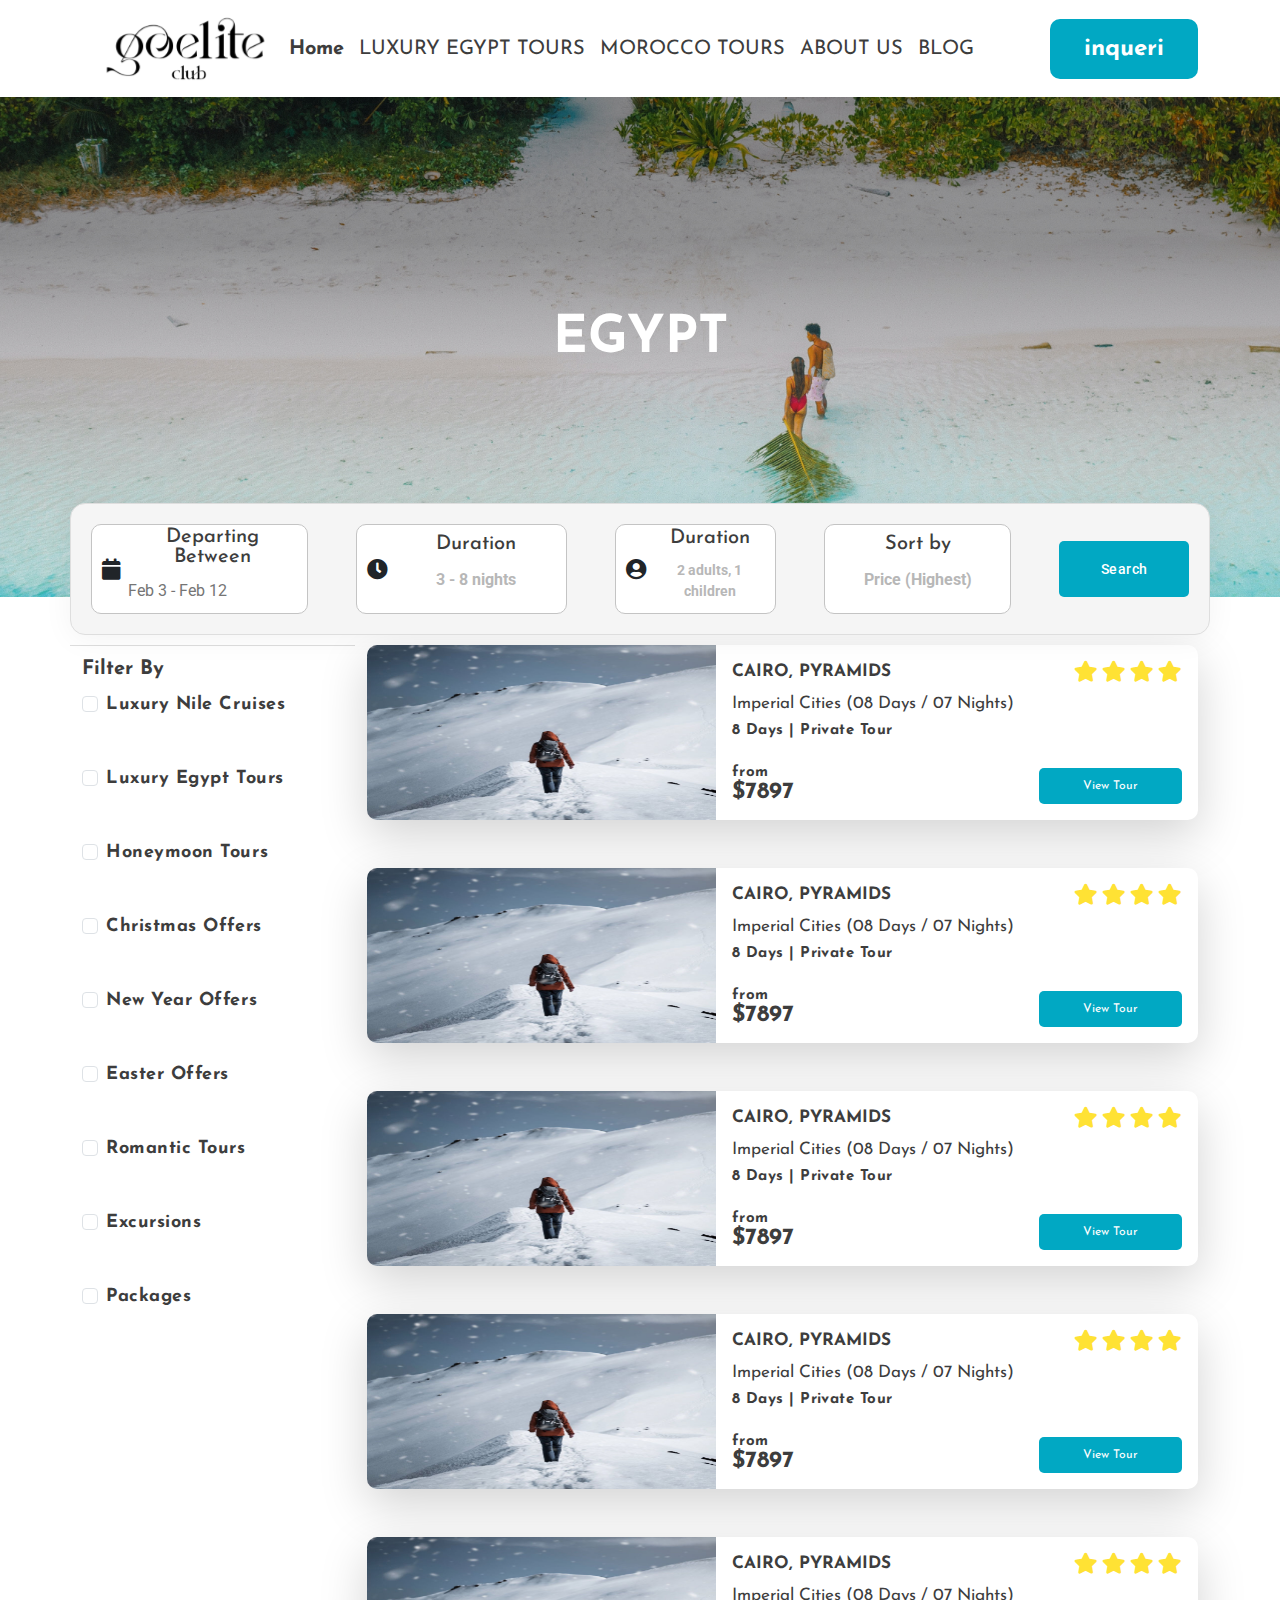
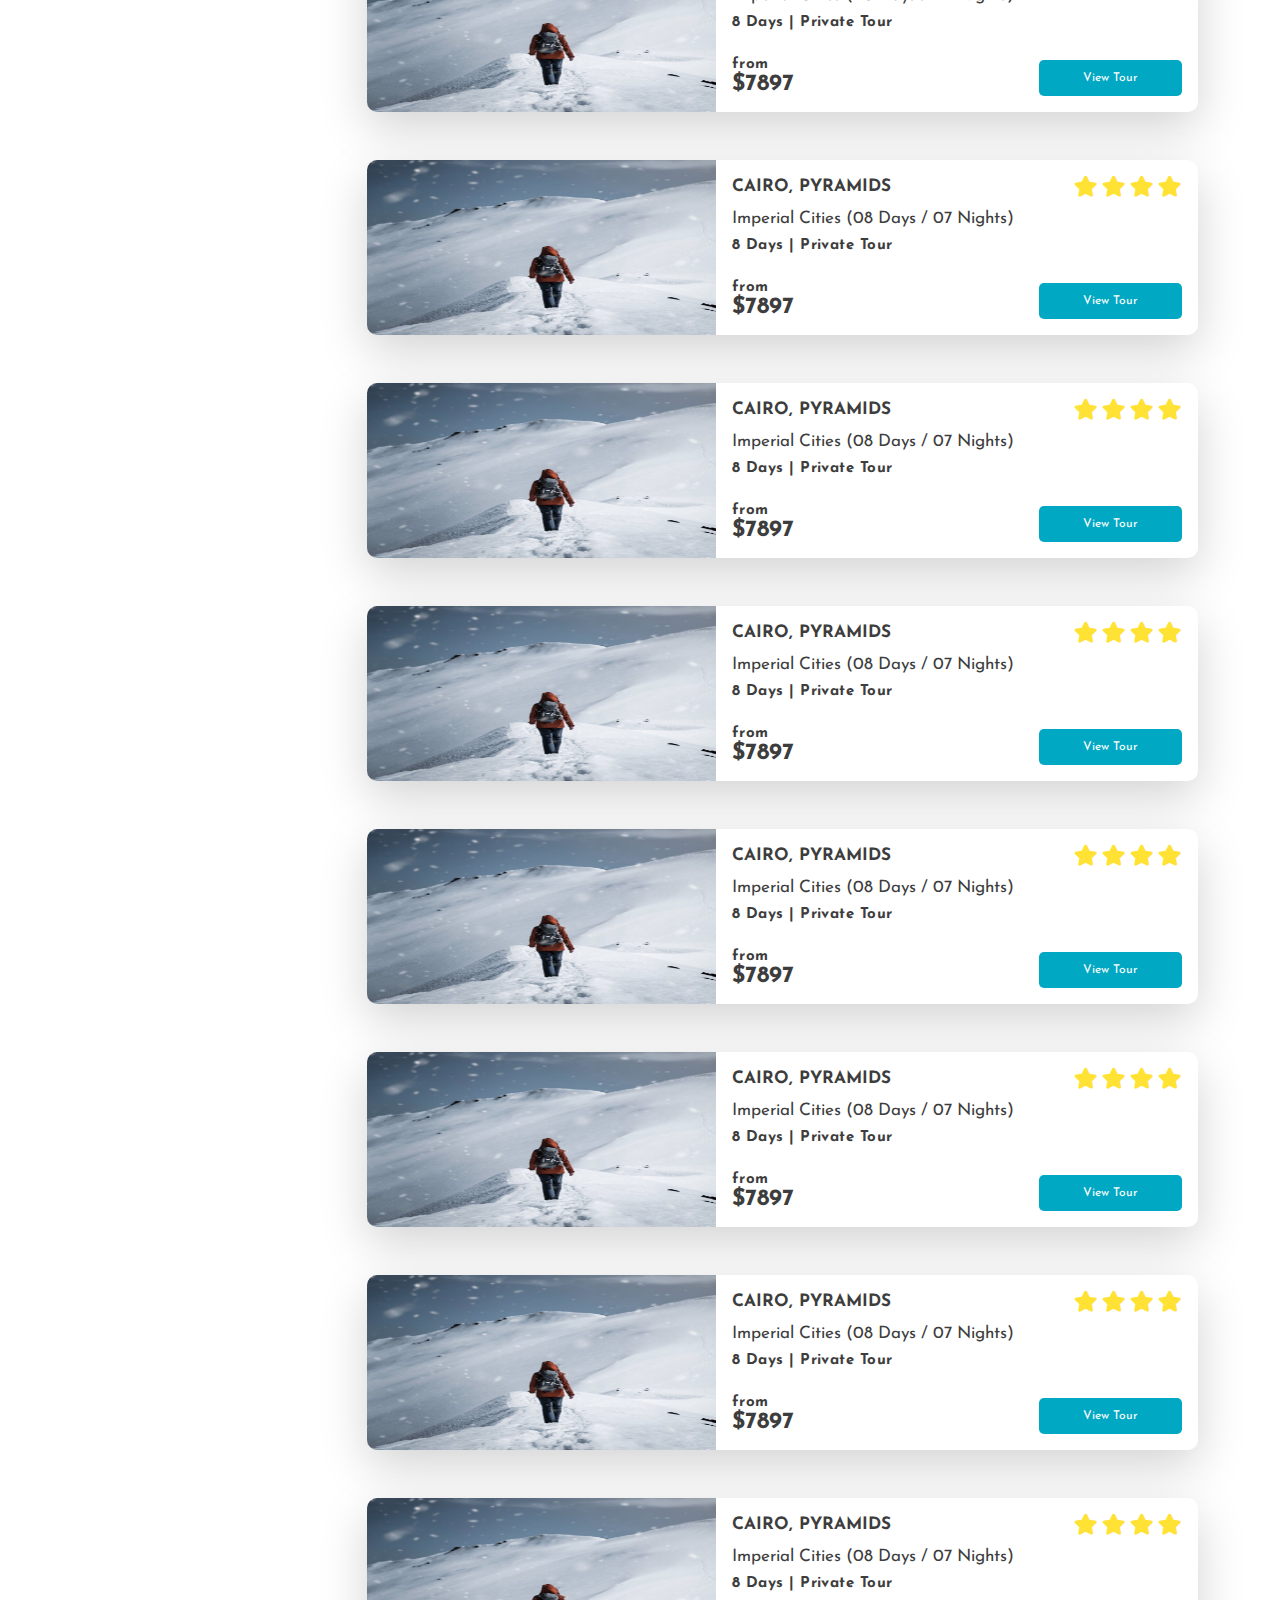
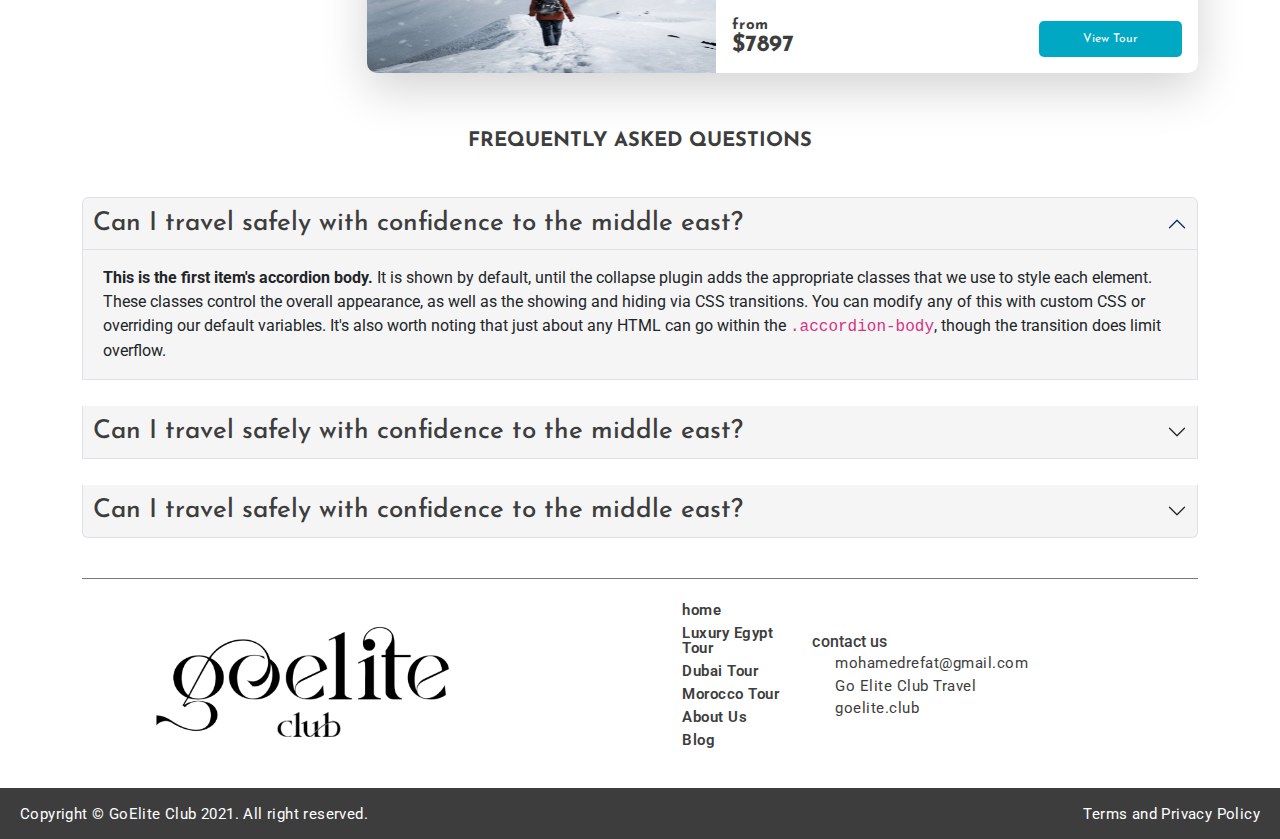
==== commit 3a54a67d: "push" ====
--- a/listTour.html
+++ b/listTour.html
@@ -78,7 +78,7 @@
         <!-- menue bar box -->
         <ul class="menu_container">
           <li class="active">
-            <a href="/"> Home </a>
+            <a href=""> Home </a>
           </li>
           <li>
             <a href="/"> LUXURY EGYPT TOURS </a>
@@ -126,10 +126,113 @@
     </div>
     <!-- filter and secrch  -->
     <div>
-      <div class="container-sm position-relative">
+      <div class="container-sm position-relative d-flex justify-content-center align-content-center">
           <div class="positonBox">
+
+            <!-- layout desktop-->
+            <div class="filter_search  align-items-center justify-content-center gap-5">
+                 <!--date   -->
+                 <div class=" boxFilter_search dayBox d-flex gap-2 align-items-center justify-content-center ">
+                   <i class="fa fa-calendar"></i>
+                   <div class="contentbox d-flex gap-1 flex-column ">
+                    <span>Departing Between</span>
+                    <input type="text" placeholder="Feb 3 - Feb 12" onfocus="(this.type='date')" onblur="(this.type='text')">
+                   </div> 
+                   
+                  </div>
+                  <!-- duration -->
+                 <div class=" boxFilter_search dayBox d-flex gap-2 align-items-center justify-content-center ">
+                   <i class="fa fa-clock"></i>
+                   <div class="contentbox d-flex gap-1 flex-column ">
+                    <span>Duration</span>
+                    <div class="searchPlaceHolder  ">
+                      <input type="text" class="form-control" placeholder="3 - 8 nights" aria-label="First name">
+                    </div>
+                   </div> 
+                   
+                  </div>
+                 <!-- duration -->
+                 <div class=" boxFilter_search dayBox d-flex gap-2 align-items-center justify-content-center  ">
+                 <div class=" d-flex gap-2 align-items-center justify-content-center  ">
+                    <i class="fa fa-user-circle"></i>
+                    <div class="contentbox d-flex gap-1 flex-column ">
+                    <span>Duration</span>
+                    <div class="searchPlaceHolder  ">
+                      <button class="p-2 buttonDuration" >
+                        2 adults, 1 children
+                      </button>
+                    </div>
+                    </div>
+                 </div>
+                 <div class="counderFilter "> 
+                
+                  <!-- counter box  -->
+                  <div class="counterbox ">
+                   <div class=" counter d-flex flex-column gap-3 align-items-center">
+                            <!-- adults -->
+                           <div class="d-flex justify-content-between align-items-center w-100">
+                           <span class="textCounter " >
+                             Adults
+                           </span> 
+                           <div class="counterContainer d-flex justify-content-between align-items-center gap-2 p-2 border rounded-3 ">
+                            <img src="image/Minus.svg" id="mins" alt="">
+                            <span class="number"> 0 </span>
+                            <img src="image/Plus.svg" id="plus" alt="">
+                           </div>
+                           </div>
+                           <div class="d-flex justify-content-between align-items-center w-100">
+                           <span class="textCounter " >
+                             Children
+                           </span> 
+                           <div class="counterContainer d-flex justify-content-between align-items-center gap-2 p-2 border rounded-3 ">
+                            <img src="image/Minus.svg" id="mins" alt="">
+                            <span class="number"> 0 </span>
+                            <img src="image/Plus.svg" id="plus" alt="">
+                           </div>
+                           </div>
+                           <div class="d-flex justify-content-between align-items-center w-100">
+                           <span class="textCounter " >
+                             Infants
+                           </span> 
+                           <div class="counterContainer d-flex justify-content-between align-items-center gap-2 p-2 border rounded-3 ">
+                            <img src="image/Minus.svg" id="mins" alt="">
+                            <span class="number"> 0 </span>
+                            <img src="image/Plus.svg" id="plus" alt="">
+                           </div>
+                           </div>
+                           <!-- buton done -->
+                           <div class="buttoncounter d-flex justify-content-center align-items-center p-2 w-100 ">
+                             <button>
+                               Done
+                             </button>
+                           </div>
+                   </div>
+                  </div>
+             </div>
+                      
+                  </div>
+                  <!--  sort By -->
+                  <div class=" boxFilter_search dayBox d-flex gap-2 align-items-center justify-content-center ">
+                    <div class="contentbox d-flex gap-1 flex-column ">
+                     <span>Sort by</span>
+                     <div class="searchPlaceHolder  ">
+                       <input type="text" class="form-control" placeholder="Price (Highest)" aria-label="First name">
+                     </div>
+                    </div> 
+                    
+                   </div>
+                   <!-- button Search -->
+                   <div class="buttonBox  ">
+                    <div class=" buttonSearch">
+                      <button>
+                        Search
+                      </button>
+                    </div>
+                  </div>
+            </div>
+            <!-- mobile layout  -->
             <div class="searchSection">
-              <div class="filter ">
+              <div class="filter d-flex flex-column gap-3 ">
                  <div class="filterBox">
                     <div class="d-flex justify-content-between " >
                       <span class="content-search"> Filter</span>
@@ -139,15 +242,103 @@
                       New Year Offers
                     </div>
                  </div>   
+                 <div class="filter_Box ">
+                  <div class="filterBox">
+                    <div class="d-flex justify-content-between flex-column gap-4 " >
+                      <div class="form-check">
+                        <input class="form-check-input" type="checkbox" value="" id="flexCheckDefault">
+                        <label class="form-check-label contentfilterChackBox" for="flexCheckDefault">
+                          Romantic Tours
+                        </label>
+                      </div>   
+                      <div class="form-check">
+                        <input class="form-check-input" type="checkbox" value="" id="flexCheckDefault">
+                        <label class="form-check-label contentfilterChackBox" for="flexCheckDefault">
+                          Luxury Egypt Tours
+                        </label>
+                      </div>   
+                      <div class="form-check">
+                        <input class="form-check-input" type="checkbox" value="" id="flexCheckDefault">
+                        <label class="form-check-label contentfilterChackBox" for="flexCheckDefault">
+                          Honeymoon Tours
+                        </label>
+                      </div>   
+                      <div class="form-check">
+                        <input class="form-check-input" type="checkbox" value="" id="flexCheckDefault">
+                        <label class="form-check-label contentfilterChackBox" for="flexCheckDefault">
+                          Christmas Offers
+                        </label>
+                      </div>   
+                      <div class="form-check">
+                        <input class="form-check-input" type="checkbox" value="" id="flexCheckDefault">
+                        <label class="form-check-label contentfilterChackBox" for="flexCheckDefault">
+                          New Year Offers
+                        </label>
+                      </div>   
+                      <div class="form-check">
+                        <input class="form-check-input" type="checkbox" value="" id="flexCheckDefault">
+                        <label class="form-check-label contentfilterChackBox" for="flexCheckDefault">
+                          Easter Offers
+                        </label>
+                      </div>   
+                      <div class="form-check">
+                        <input class="form-check-input" type="checkbox" value="" id="flexCheckDefault">
+                        <label class="form-check-label contentfilterChackBox" for="flexCheckDefault">
+                          Romantic Tours
+                        </label>
+                      </div>   
+                    </div>
+                 </div>  
+                 </div> 
               </div>
-              <div class="sortBy">
-                  <div class="sortBox">
-                    <div class="d-flex justify-content-between">
-                      <span class="content-search" > Sort By</span>
-                      <i class="fa fa-arrow-down" aria-hidden="true"></i>
-                    </div>
-                    <div class="searchPlaceHolder">
-                      Price (Highest)
+              <div class="sortBy d-flex flex-column gap-3">
+                <div class="sortBox">
+                  <div class="d-flex justify-content-between">
+                    <span class="content-search" > Sort By</span>
+                    <i class="fa fa-arrow-down" aria-hidden="true"></i>
+                  </div>
+                  <div class="searchPlaceHolder">
+                    Price (Highest)
+                  </div>
+                </div>
+                  <div class="box_Sort flex-column gap-3 align-items-center justify-content-center " >
+                    <!-- date -->
+                    <div class="sortBox dateFilter">
+                      <div class="d-flex justify-content-between ">
+                        <i class="fa fa-calendar" aria-hidden="true"></i>
+                        <span class="content-search" >Departing Between</span>
+                      </div>
+                      <div class="searchPlaceHolder">
+                        <input type="text" placeholder="Feb 3 - Feb 12" onfocus="(this.type='date')" onblur="(this.type='text')">
+                      </div>
+                    </div>
+                    <!-- Duration -->
+                    <div class="sortBox dateDuration">
+                      <div class="d-flex gap-3 ">
+                        <i class="fa fa-clock" aria-hidden="true"></i>
+                        <span class="content-search" >Duration</span>
+                      </div>
+                      <div class="searchPlaceHolder  ">
+                        <input type="text" class="form-control" placeholder="3 - 8 nights" aria-label="First name">
+                      </div>
+                    </div>
+                    <!-- Travelers -->
+                    <div class="sortBox dateDuration">
+                      <div class="d-flex gap-3 ">
+                        <i class="fa fa-user" aria-hidden="true"></i>
+                        <span class="content-search" >Travelers</span>
+                      </div>
+                      <div class="searchPlaceHolder  ">
+                        <input type="text" class="form-control" placeholder="2 adults," aria-label="First name">
+                      </div>
+                    </div>
+                    <!-- button Search -->
+                    <div class="buttonBox  ">
+                      <div class=" buttonSearch">
+                        <button>
+                          Search
+                        </button>
+                      </div>
                     </div>
                   </div>
               </div>
--- a/css/listtours/style.css
+++ b/css/listtours/style.css
@@ -1,202 +1,363 @@
+.searchSection {
+  display: flex;
+  gap: 20px;
+}
+.contentfilterChackBox {
+  font-family: "Josefin Sans";
+  font-style: normal;
+  font-weight: 400;
+  font-size: 14px;
+  line-height: 14px;
+  color: #3d3d3d;
+}
+.searchSection .filter,
+.searchSection .sortBy {
+  background: #f5f5f5;
+  border: 1px solid #dedede;
+  border-radius: 8px;
+  padding: 16px;
+  height: fit-content;
+}
+.box_Sort {
+  display: none;
+}
+.box_Sort.active {
+  display: flex;
+}
+.filter_Box {
+  display: none;
+}
+.filter_Box.active {
+  display: block;
+}
+.filterBox div .fa-arrow-down {
+  transition: ease 0.2s;
+}
+.filterBox div .fa-arrow-down.rotate {
+  transform: rotate(181deg);
+}
+.filter .filterBox,
+.sortBy .sortBox {
+  padding: 9px 10px;
+  background: #ffffff;
+  border: 1px solid #dedede;
+  border-radius: 8px;
+  cursor: pointer;
+}
 
-.searchSection{
+.content-search {
+  font-family: "Josefin Sans";
+  font-style: normal;
+  font-weight: 500;
+  font-size: 16px;
+  line-height: 14px;
+  color: #3d3d3d;
+  cursor: pointer;
+}
+.searchPlaceHolder {
+  font-family: "Josefin Sans";
+  font-style: normal;
+  font-weight: 700;
+  font-size: 14px;
+  line-height: 16px;
+  color: #b7b7b7;
+  cursor: pointer;
+}
+.positonBox {
+  position: absolute;
+  top: -45px;
+}
+.imageCard {
+  overflow: hidden;
+  width: 42%;
+}
+.imageCard img {
+  max-width: 100%;
+  width: 211px;
+  height: 142px;
+}
+.cardList {
+  overflow: hidden;
+  background: #ffffff;
+  border-radius: 10.1028px 10.1028px;
+}
+.cardList p {
+  font-family: "Josefin Sans";
+  font-style: normal;
+  font-weight: 700;
+  font-size: 10.1028px;
+  line-height: 10px;
+  display: flex;
+  align-items: center;
+  letter-spacing: 0.03em;
+  color: #3d3d3d;
+}
+.titelcard div:nth-of-type(1) {
+  font-family: "Josefin Sans";
+  font-style: normal;
+  font-weight: 700;
+  font-size: 12.1233px;
+  line-height: 12px;
+  display: flex;
+  align-items: center;
+  color: #3d3d3d;
+}
+.titelcard div:nth-of-type(2) {
+  font-size: 17px;
+  color: #ffe234;
+}
+.duration {
+  font-family: "Josefin Sans";
+  font-style: normal;
+  font-weight: 400;
+  font-size: 12.1233px;
+  line-height: 12px;
+  display: flex;
+  align-items: center;
+  color: #3d3d3d;
+}
+
+.priseListCard span:nth-of-type(1) {
+  font-family: "Josefin Sans";
+  font-style: normal;
+  font-weight: 700;
+  font-size: 10.1028px;
+  line-height: 10px;
+  display: flex;
+  align-items: center;
+  letter-spacing: 0.03em;
+  color: #3d3d3d;
+}
+.filter_search {
+  background: #f5f5f5;
+  border: 1px solid #dedede;
+  box-shadow: 0px 4px 30px rgba(0, 0, 0, 0.05);
+  border-radius: 15px;
+  padding: 20px;
+  display: none;
+}
+
+
+.priseListCard span:nth-of-type(2) {
+  font-family: "Josefin Sans";
+  font-style: normal;
+  font-weight: 700;
+  font-size: 20.2056px;
+  line-height: 20px;
+  display: flex;
+  align-items: center;
+  color: #3d3d3d;
+}
+.viewButton {
+  display: flex;
+  align-items: center;
+  justify-content: center;
+  padding: 10px;
+  gap: 10px;
+  width: 90px;
+  background: #01a8c3;
+  border-radius: 5px;
+  transition: ease-in 0.4s;
+}
+.viewButton:hover {
+  transform: scale(0.9);
+}
+.viewButton button {
+  font-family: "Josefin Sans";
+  font-style: normal;
+  font-weight: 400;
+  font-size: 12.1233px;
+  line-height: 12px;
+  text-align: center;
+  color: #ffffff;
+}
+.contentChackBox {
+  font-family: "Josefin Sans";
+  font-style: normal;
+  font-weight: 700;
+  font-size: 18px;
+  line-height: 20px;
+  letter-spacing: 0.03em;
+  color: #3d3d3d;
+}
+.headerFilter {
+  font-family: "Josefin Sans";
+  font-style: normal;
+  font-weight: 700;
+  font-size: 20px;
+  line-height: 30px;
+  color: #3d3d3d;
+}
+@media only screen and (min-width: 786px) {
+  .landingPageContent p {
+    font-family: "Josefin Sans";
+    font-style: normal;
+    font-weight: 700;
+    font-size: 60px;
+    line-height: 61px;
+    color: #ffffff;
+    width: 750px;
+  }
+  .searchSection {
+    display: none;
+  }
+  .imageCard {
+    overflow: hidden;
+    width: 42%;
+  }
+  .imageCard img {
+    max-width: 100%;
+    width: 372px;
+    height: 175px;
+  }
+  .titelcard div:nth-of-type(1) {
+    font-size: 17.1233px;
+  }
+  .titelcard div:nth-of-type(2) {
+    font-size: 21px;
+  }
+  .duration {
+    font-size: 17.1233px;
+  }
+  .cardList p {
+    font-size: 15.1028px;
+  }
+  .priseListCard span:nth-of-type(1) {
+    font-size: 15.1028px;
+  }
+  .priseListCard span:nth-of-type(2) {
+    font-size: 23.2056px;
+    margin-top: 5px;
+  }
+  .viewButton {
+    padding: 11px;
+    width: 143px;
+  }
+  .filter_search {
+    background: #f5f5f5;
+    border: 1px solid #dedede;
+    box-shadow: 0px 4px 30px rgba(0, 0, 0, 0.05);
+    border-radius: 15px;
+    padding: 20px;
     display: flex;
-    align-items: center;
-   gap: 20px;
-}
-.searchSection .filter ,  .searchSection .sortBy {
-    background: #F5F5F5;
-     border: 1px solid #DEDEDE;
-      border-radius: 8px;
-      padding: 16px;
-} 
- .filter .filterBox , .sortBy .sortBox{
+    position: relative;
+  }
+  .filter_search .boxFilter_search {
+    background: #FFFFFF;
+    border: 1px solid #C4C4C4;
+    border-radius: 10px;
     padding: 9px 10px;
-background: #FFFFFF;
-border: 1px solid #DEDEDE;
-border-radius: 8px;
-cursor: pointer;
- }
- 
- .content-search{
- font-family: 'Josefin Sans';
-font-style: normal;
-font-weight: 500;
-font-size: 16px;
-line-height: 14px;
-color: #3D3D3D;
-cursor: pointer;
-
- }
- .searchPlaceHolder{
- font-family: 'Josefin Sans';
+    height: 90px;
+}
+.filter_search i{
+    font-size: 21px;
+}
+.filter_search .contentbox span:nth-of-type(1){
+    font-family: 'Josefin Sans';
+    font-style: normal;
+    font-weight: 500;
+    font-size: 20px;
+    line-height: 20px;
+    color: #3D3D3D;
+    text-align: center;
+}
+.filter_search .contentbox span:nth-of-type(2){
+    font-family: 'Josefin Sans';
+    font-style: normal;
+    font-weight: 700;
+    font-size: 16px;
+    line-height: 28px;
+    color: #B7B7B7;
+}
+.filter_search .contentbox input {
+    padding: 11px 0px;
+    border-radius: 8px;
+    background: #ffffff;
+    border: 0;
+    border-radius: 10px;
+    width: 100%;
+}
+.filter_search .contentbox input:focus {
+  outline: none;
+}
+.buttonDuration{
+    font-family: 'Roboto';
 font-style: normal;
 font-weight: 700;
 font-size: 14px;
-line-height: 16px;
+line-height: 21px;
 color: #B7B7B7;
 cursor: pointer;
-
- }
- .positonBox{
+}
+.buttonDuration:focus{
+border: 0.5px solid #3d3d3d  ;
+}
+.counderFilter {
+    bottom: 0;
     position: absolute;
-    top: -45px;
- }
-.imageCard{
-    overflow: hidden;
-    width: 42%;
-}
- .imageCard img{
-    max-width: 100%;
-    width: 211px;
-    height: 142px;
- }
- .cardList {
-    overflow: hidden;
     background: #FFFFFF;
-    border-radius:10.1028px 10.1028px ;
- }
- .cardList p{
-    font-family: 'Josefin Sans';
-    font-style: normal;
-    font-weight: 700;
-    font-size: 10.1028px;
-    line-height: 10px;
+    border: 1px solid #DEDEDE;
+    border-radius: 10px;
+    padding: 20px;
+    bottom: -250px;
+    width: 300px;
+    transition: ease 0.3s;
+    display: none;
+}
+.counderFilter.active {
+    display: block;
+}
+.textCounter {
+    font-family: "Josefin Sans";
+    font-style: normal;
+    font-weight: 400;
+    font-size: 16px;
+    line-height: 28px;
+    color: #3d3d3d;
+  }
+  .counterContainer img,
+.counterContainer span {
+  cursor: pointer;
+  transition: ease-in-out 0.2s;
+}
+.counterContainer span {
+    font-family: "Josefin Sans";
+    font-style: normal;
+    font-weight: 400;
+    font-size: 16px;
+    line-height: 28px;
+    color: #3d3d3d;
+  }
+  .counterContainer img:hover {
+    transform: scale(0.9);
+  }
+  .buttoncounter {
+    background: #01a8c3;
+    border-radius: 10px;
+  }
+  .buttoncounter:hover {
+    transform: scale(0.9);
+  }
+  .buttoncounter button {
+    font-family: "Josefin Sans";
+    font-style: normal;
+    font-weight: 400;
+    font-size: 18px;
+    line-height: 24px;
+    text-align: center;
+    color: #ffffff;
+  }
+  .buttonSearch {
     display: flex;
+    flex-direction: row;
+    justify-content: center;
     align-items: center;
-    letter-spacing: 0.03em;
-    color: #3D3D3D;
- }
- .titelcard div:nth-of-type(1) {
-    font-family: 'Josefin Sans';
-font-style: normal;
-font-weight: 700;
-font-size: 12.1233px;
-line-height: 12px;
-display: flex;
-align-items: center;
-color: #3D3D3D;
- } 
- .titelcard div:nth-of-type(2) {
-    font-size: 17px;
-     color: #FFE234;
- } 
- .duration{
-    font-family: 'Josefin Sans';
-font-style: normal;
-font-weight: 400;
-font-size: 12.1233px;
-line-height: 12px;
-display: flex;
-align-items: center;
-color: #3D3D3D;
- }
-
- .priseListCard span:nth-of-type(1){
-    font-family: 'Josefin Sans';
-    font-style: normal;
-    font-weight: 700;
-    font-size: 10.1028px;
-    line-height: 10px;
-    display: flex;
-    align-items: center;
-    letter-spacing: 0.03em;
-    color: #3D3D3D;
- }
- .priseListCard span:nth-of-type(2){
-    font-family: 'Josefin Sans';
-    font-style: normal;
-    font-weight: 700;
-    font-size: 20.2056px;
-    line-height: 20px;
-    display: flex;
-    align-items: center;
-    color: #3D3D3D;
- }
- .viewButton{
-    display: flex;
-align-items: center;
-justify-content: center;
-padding: 10px;
-gap: 10px;
-width:90px;
-background: #01A8C3;
-border-radius: 5px;
-transition: ease-in 0.4s;
- }
- .viewButton:hover {
-    transform: scale(0.9);
- }
- .viewButton button{
-    font-family: 'Josefin Sans';
-    font-style: normal;
-    font-weight: 400;
-    font-size: 12.1233px;
-    line-height: 12px;
-    text-align: center;
-    color: #FFFFFF;
- }
-.contentChackBox{
-    font-family: 'Josefin Sans';
-font-style: normal;
-font-weight: 700;
-font-size: 18px;
-line-height: 20px;
-letter-spacing: 0.03em;
-color: #3D3D3D;
-
-}
-.headerFilter{
-    font-family: 'Josefin Sans';
-font-style: normal;
-font-weight: 700;
-font-size: 20px;
-line-height: 30px;
-color: #3D3D3D;
-}
-@media only screen and (min-width: 786px){
-    .landingPageContent p {
-        font-family: "Josefin Sans";
-        font-style: normal;
-        font-weight: 700;
-        font-size: 60px;
-        line-height: 61px;
-        color: #ffffff;
-        width: 750px;
-    }
-    .searchSection{
-       display: none;
-    }
-    .imageCard{
-        overflow: hidden;
-        width: 42%;
-    }
-     .imageCard img{
-        max-width: 100%;
-        width: 372px;
-        height: 175px;
-     }
-     .titelcard div:nth-of-type(1) {
-        font-size: 17.1233px;
-    }
-    .titelcard div:nth-of-type(2) {
-        font-size: 21px;
-    }
-    .duration {
-        font-size: 17.1233px;
-    }
-    .cardList p {
-        font-size: 15.1028px;
-    }
-    .priseListCard span:nth-of-type(1) {
-        font-size: 15.1028px;
-    }
-    .priseListCard span:nth-of-type(2) {
-        font-size: 23.2056px;
-        margin-top: 5px;
-    }
-    .viewButton {
-        padding: 11px;
-        width: 143px;
-    }
-}
+    padding: 19px 24px !important;
+    width: 130px;
+    background: #01A8C3;
+    border-radius: 5px;
+}
+.positonBox{
+    top: -94px;  
+}
+}
--- a/css/style.css
+++ b/css/style.css
@@ -45,6 +45,7 @@
   width: 70%;
   gap: 15px;
   padding-left: 0 !important;
+  margin-bottom: 0;
 }
 .links_container li {
   font-family: "Josefin Sans";
@@ -424,7 +425,7 @@
   transition: ease-in-out 0.5s;
 }
 .imageRight .layout:hover + img , .imagefull_H  .layout:hover + img{
-  transform: scale(1.1);
+  transform: scale(1.3);
 }
 .imagefull_H .image_content ,.imageRight .image_content {
  position: absolute;
@@ -740,6 +741,64 @@
   letter-spacing: 0.4px;
   color: #FFFFFF;
 }
+.accordion-button:not(.collapsed){
+  color: #3D3D3D !important; 
+}
+.searchPlaceHolder input{
+  padding: 11px 0px;
+  border-radius: 8px;
+  background: #ffffff;
+  border:0;
+  border-radius: 10px;
+  width: 100%;
+}
+.searchPlaceHolder input[type=text]{
+ border: 0;
+}
+.searchPlaceHolder input:focus{
+outline: none;
+}
+.searchPlaceHolder input::placeholder{
+  font-family: 'Roboto';
+  font-style: normal;
+  font-weight: 700;
+  font-size: 14px;
+  line-height: 16px;
+  color: #B7B7B7;
+  text-align: center;
+}
+.dateFilter .content-search {
+  font-family: 'Josefin Sans';
+  font-style: normal;
+  font-weight: 500;
+  font-size: 16px;
+  line-height: 14px;
+  color: #3D3D3D;
+  cursor: pointer;
+  text-align: center;
+}
+.buttonSearch {
+  display: flex;
+flex-direction: row;
+justify-content: center;
+align-items: center;
+padding: 8px 24px;
+width: 130px;
+background: #01A8C3;
+border-radius: 5px;
+}
+.buttonSearch:hover {
+ transform: scale(0.9);
+}
+.buttonSearch button {
+  font-family: 'Roboto';
+  font-style: normal;
+  font-weight: 500;
+  font-size: 14px;
+  line-height: 16px;
+  letter-spacing: 0.5px;
+  color: #FFFFFF;
+}
 /* responsev navbar */
 @media only screen and (max-width: 786px) {
   .nav_container {
@@ -905,7 +964,7 @@
    margin:  0 auto;
   }
   .imagefull_H img  {
-    width: 499px;
+    width: 550px;
     height: 400px;
 }
 .rightSide{
@@ -914,7 +973,7 @@
 }
 .imageRight img {
   max-width: 100%;
-  width: 500px;
+  width: 550px;
   height:195px ;
   transition: ease-in-out 0.5s;
 }
@@ -980,4 +1039,7 @@
   height: 154px;
   border-radius: 50%;
 }
+.searchPlaceHolder input::placeholder{
+  font-size: 16px;
+}
  }
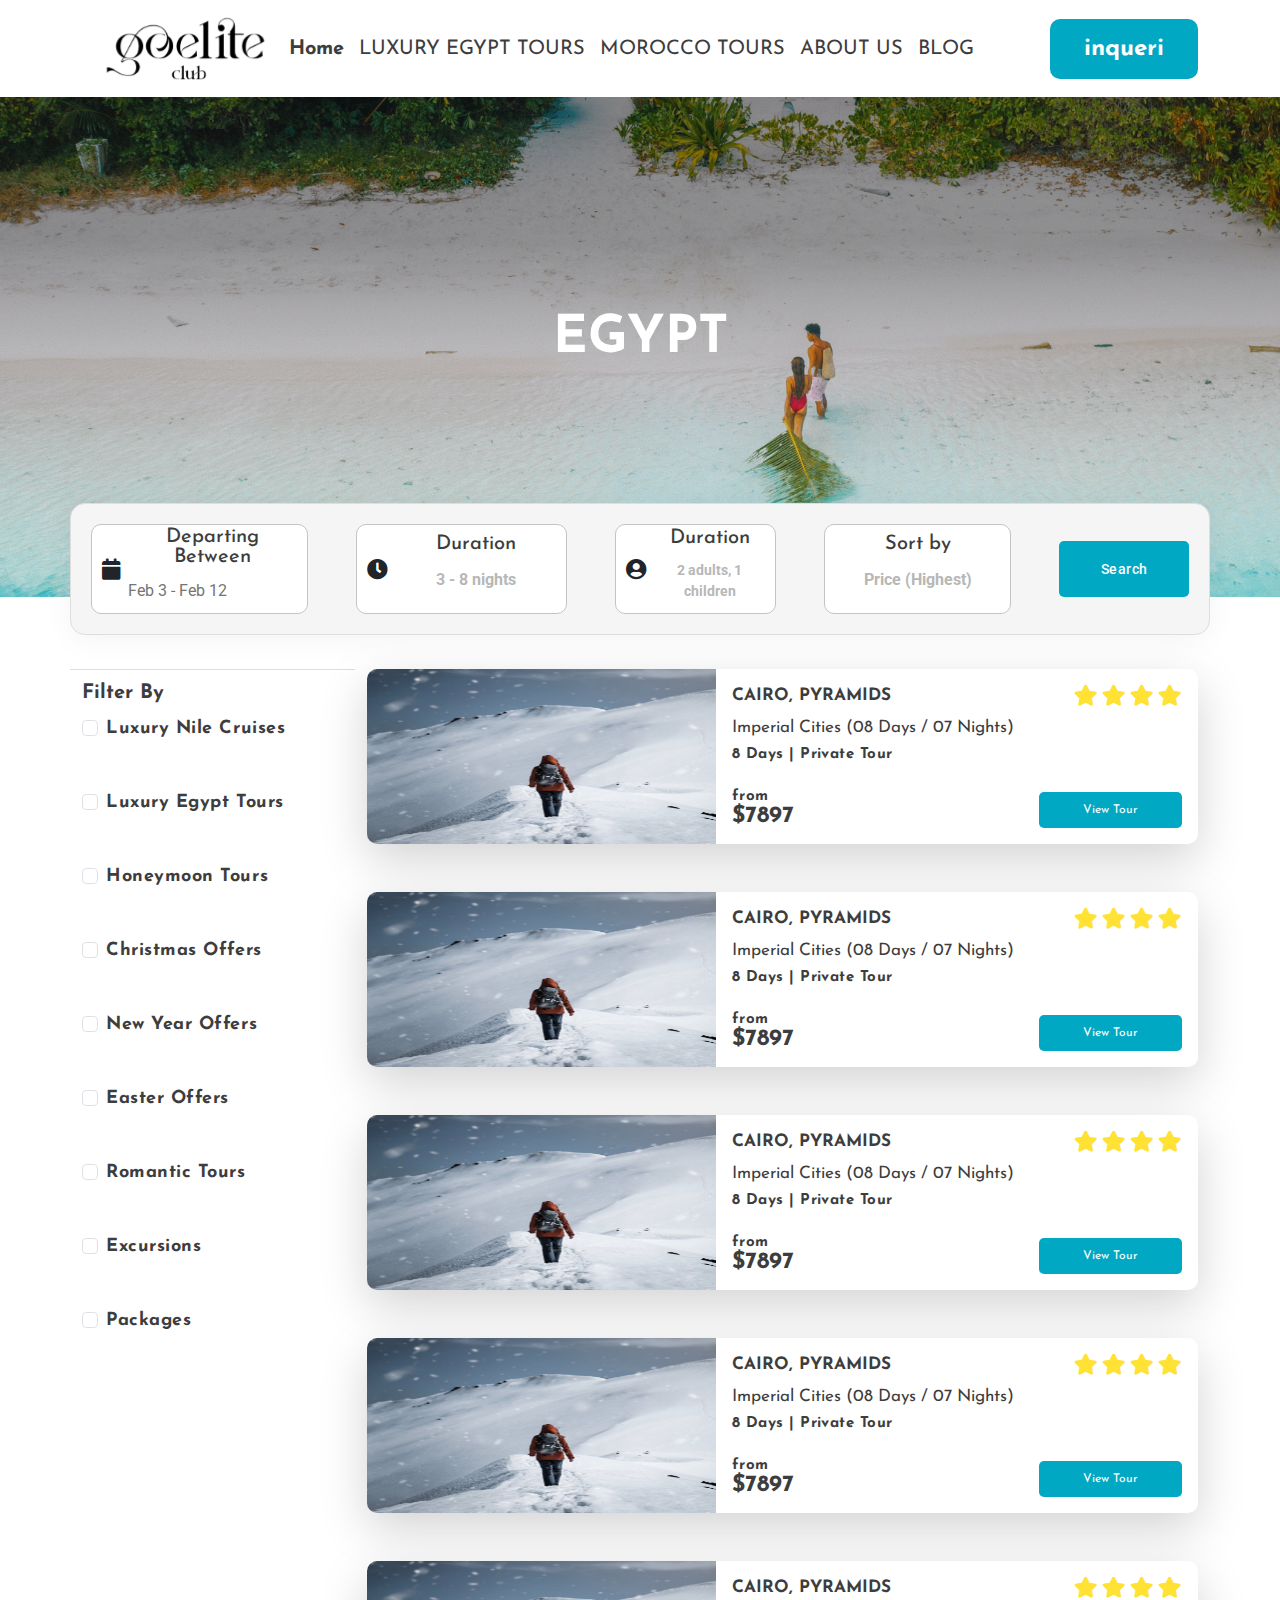
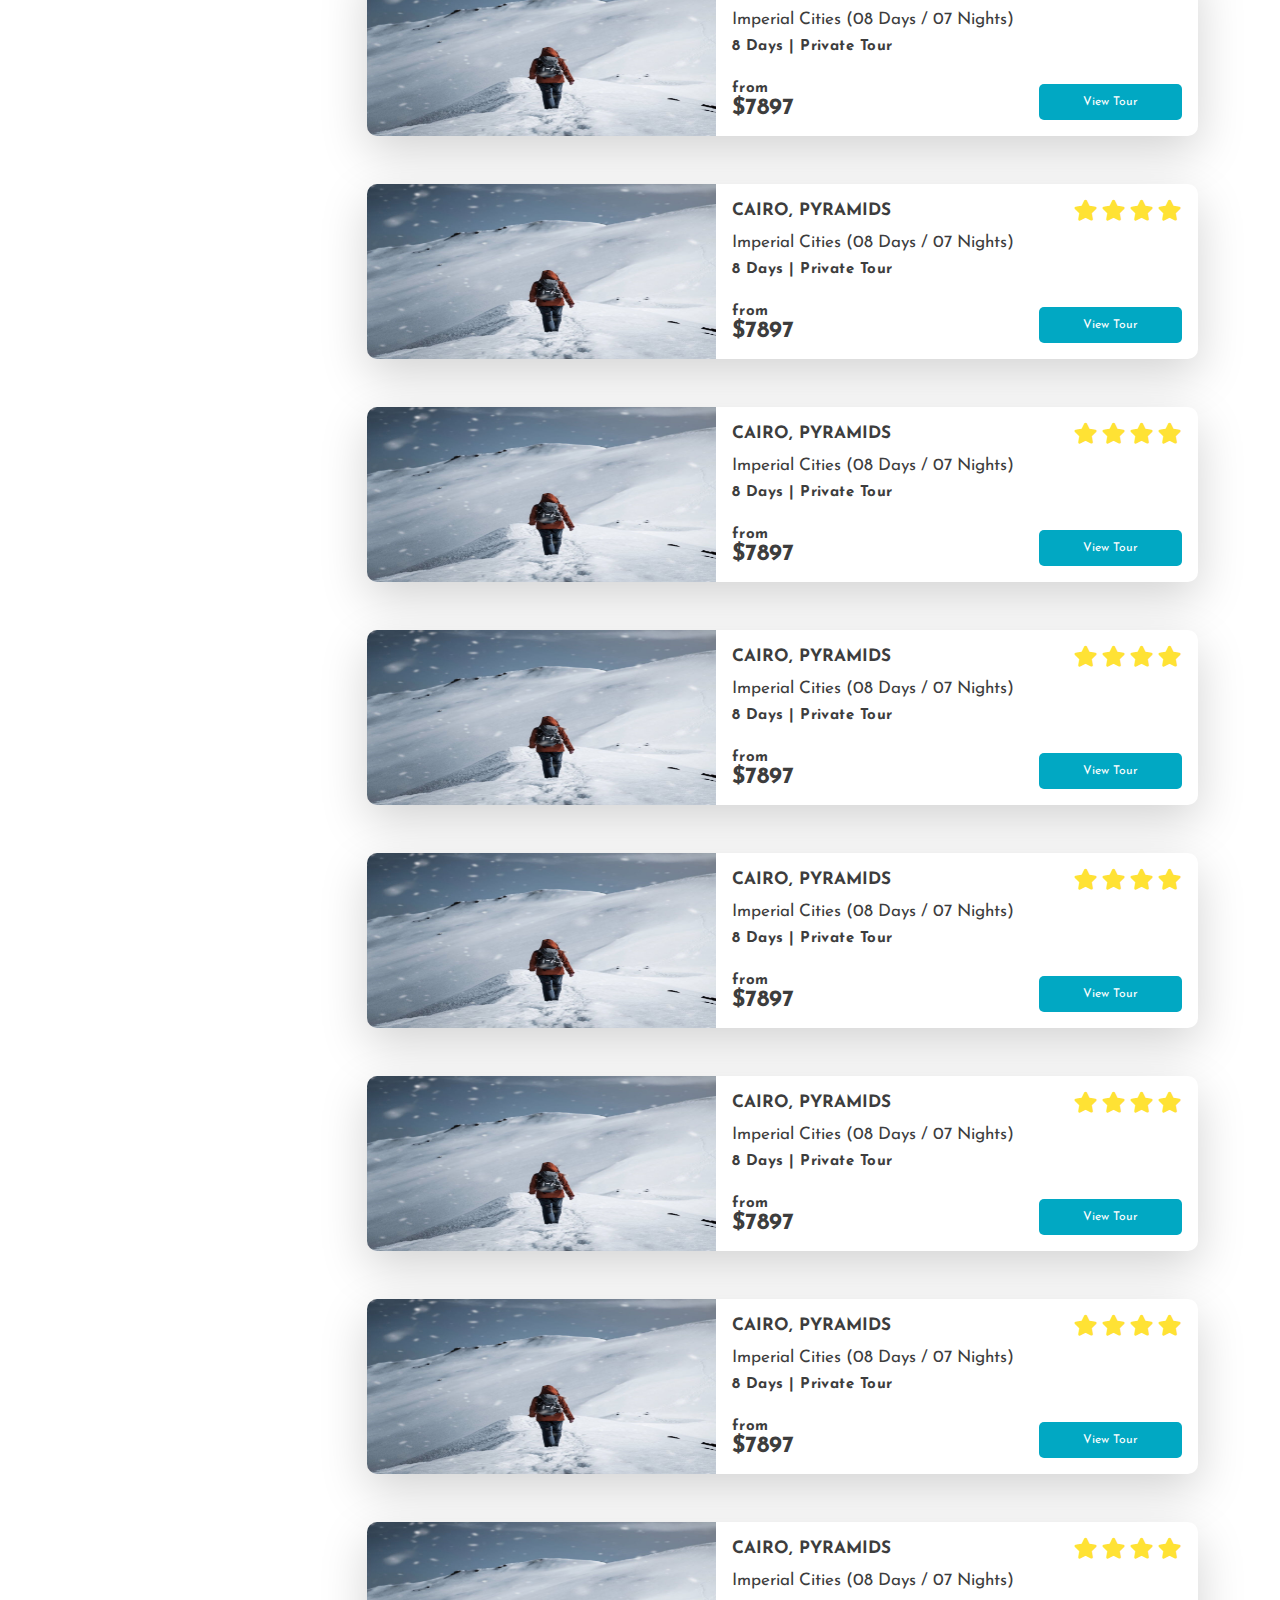
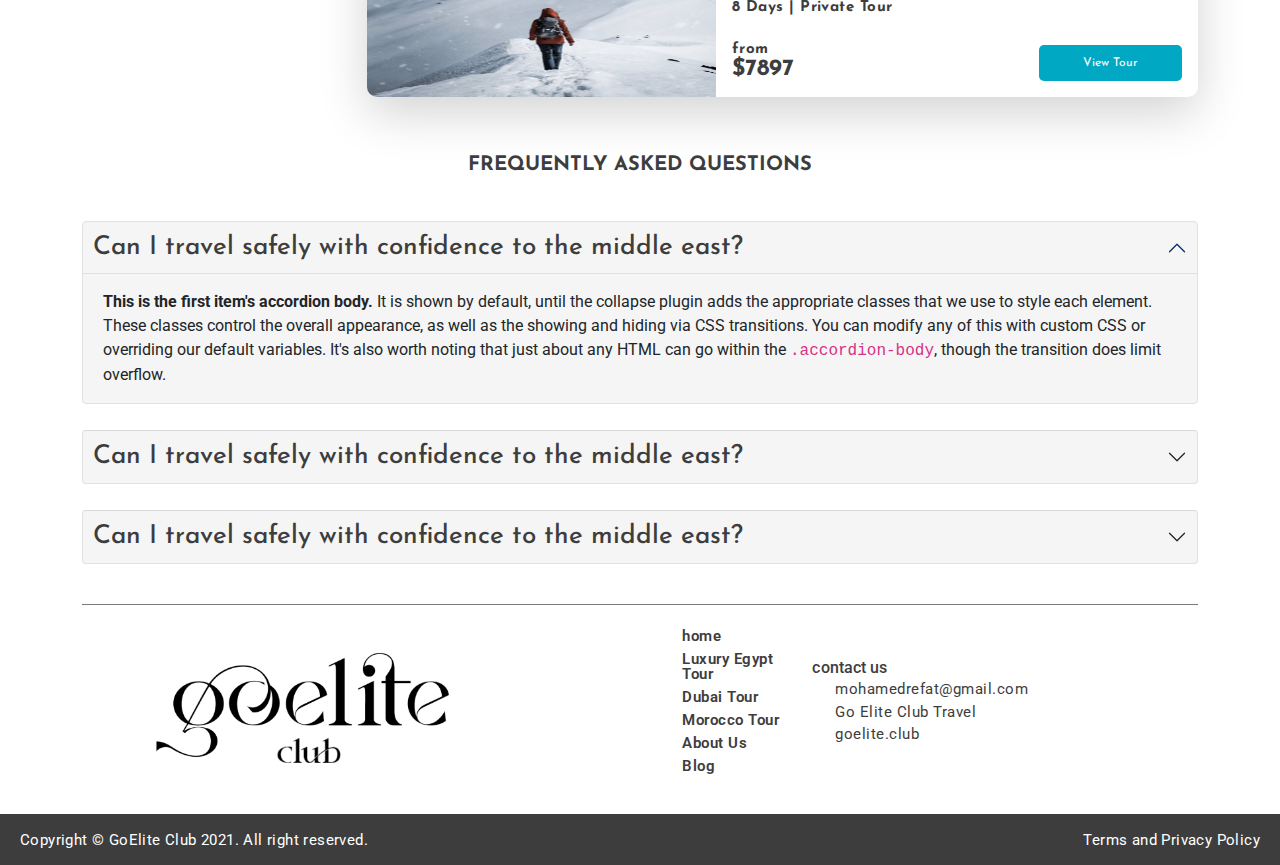
==== commit 71b5c1ff: "last push" ====
--- a/listTour.html
+++ b/listTour.html
@@ -121,798 +121,1014 @@
         <p>EGYPT</p>
         <div class="but_landing"></div>
       </div>
-
-      
     </div>
     <!-- filter and secrch  -->
     <div>
-      <div class="container-sm position-relative d-flex justify-content-center align-content-center">
-          <div class="positonBox">
-
-            <!-- layout desktop-->
-            <div class="filter_search  align-items-center justify-content-center gap-5">
-                 <!--date   -->
-                 <div class=" boxFilter_search dayBox d-flex gap-2 align-items-center justify-content-center ">
-                   <i class="fa fa-calendar"></i>
-                   <div class="contentbox d-flex gap-1 flex-column ">
-                    <span>Departing Between</span>
-                    <input type="text" placeholder="Feb 3 - Feb 12" onfocus="(this.type='date')" onblur="(this.type='text')">
-                   </div> 
-                   
-                  </div>
-                  <!-- duration -->
-                 <div class=" boxFilter_search dayBox d-flex gap-2 align-items-center justify-content-center ">
-                   <i class="fa fa-clock"></i>
-                   <div class="contentbox d-flex gap-1 flex-column ">
-                    <span>Duration</span>
-                    <div class="searchPlaceHolder  ">
-                      <input type="text" class="form-control" placeholder="3 - 8 nights" aria-label="First name">
-                    </div>
-                   </div> 
-                   
-                  </div>
-                 <!-- duration -->
-                 <div class=" boxFilter_search dayBox d-flex gap-2 align-items-center justify-content-center  ">
-                 <div class=" d-flex gap-2 align-items-center justify-content-center  ">
-                    <i class="fa fa-user-circle"></i>
-                    <div class="contentbox d-flex gap-1 flex-column ">
-                    <span>Duration</span>
-                    <div class="searchPlaceHolder  ">
-                      <button class="p-2 buttonDuration" >
-                        2 adults, 1 children
-                      </button>
-                    </div>
-                    </div>
-                 </div>
-                 <div class="counderFilter "> 
-                
-                  <!-- counter box  -->
-                  <div class="counterbox ">
-                   <div class=" counter d-flex flex-column gap-3 align-items-center">
-                            <!-- adults -->
-                           <div class="d-flex justify-content-between align-items-center w-100">
-                           <span class="textCounter " >
-                             Adults
-                           </span> 
-                           <div class="counterContainer d-flex justify-content-between align-items-center gap-2 p-2 border rounded-3 ">
-                            <img src="image/Minus.svg" id="mins" alt="">
-                            <span class="number"> 0 </span>
-                            <img src="image/Plus.svg" id="plus" alt="">
-                           </div>
-                           </div>
-                           <div class="d-flex justify-content-between align-items-center w-100">
-                           <span class="textCounter " >
-                             Children
-                           </span> 
-                           <div class="counterContainer d-flex justify-content-between align-items-center gap-2 p-2 border rounded-3 ">
-                            <img src="image/Minus.svg" id="mins" alt="">
-                            <span class="number"> 0 </span>
-                            <img src="image/Plus.svg" id="plus" alt="">
-                           </div>
-                           </div>
-                           <div class="d-flex justify-content-between align-items-center w-100">
-                           <span class="textCounter " >
-                             Infants
-                           </span> 
-                           <div class="counterContainer d-flex justify-content-between align-items-center gap-2 p-2 border rounded-3 ">
-                            <img src="image/Minus.svg" id="mins" alt="">
-                            <span class="number"> 0 </span>
-                            <img src="image/Plus.svg" id="plus" alt="">
-                           </div>
-                           </div>
-                           <!-- buton done -->
-                           <div class="buttoncounter d-flex justify-content-center align-items-center p-2 w-100 ">
-                             <button>
-                               Done
-                             </button>
-                           </div>
-                   </div>
-                  </div>
-             </div>
-                      
-                  </div>
-                  <!--  sort By -->
-                  <div class=" boxFilter_search dayBox d-flex gap-2 align-items-center justify-content-center ">
-                    <div class="contentbox d-flex gap-1 flex-column ">
-                     <span>Sort by</span>
-                     <div class="searchPlaceHolder  ">
-                       <input type="text" class="form-control" placeholder="Price (Highest)" aria-label="First name">
-                     </div>
-                    </div> 
-                    
-                   </div>
-                   <!-- button Search -->
-                   <div class="buttonBox  ">
-                    <div class=" buttonSearch">
-                      <button>
-                        Search
-                      </button>
-                    </div>
-                  </div>
+      <div
+        class="container-sm position-relative d-flex justify-content-center align-content-center"
+      >
+        <div class="positonBox">
+          <!-- layout desktop-->
+          <div
+            class="filter_search align-items-center justify-content-center gap-5"
+          >
+            <!--date   -->
+            <div
+              class="boxFilter_search dayBox d-flex gap-2 align-items-center justify-content-center"
+            >
+              <i class="fa fa-calendar"></i>
+              <div class="contentbox d-flex gap-1 flex-column">
+                <span>Departing Between</span>
+                <input
+                  type="text"
+                  placeholder="Feb 3 - Feb 12"
+                  onfocus="(this.type='date')"
+                  onblur="(this.type='text')"
+                />
+              </div>
             </div>
-            <!-- mobile layout  -->
-            <div class="searchSection">
-              <div class="filter d-flex flex-column gap-3 ">
-                 <div class="filterBox">
-                    <div class="d-flex justify-content-between " >
-                      <span class="content-search"> Filter</span>
-                      <i class="fa fa-arrow-down" aria-hidden="true"></i>
-                    </div>
-                    <div class="searchPlaceHolder">
-                      New Year Offers
-                    </div>
-                 </div>   
-                 <div class="filter_Box ">
-                  <div class="filterBox">
-                    <div class="d-flex justify-content-between flex-column gap-4 " >
-                      <div class="form-check">
-                        <input class="form-check-input" type="checkbox" value="" id="flexCheckDefault">
-                        <label class="form-check-label contentfilterChackBox" for="flexCheckDefault">
-                          Romantic Tours
-                        </label>
-                      </div>   
-                      <div class="form-check">
-                        <input class="form-check-input" type="checkbox" value="" id="flexCheckDefault">
-                        <label class="form-check-label contentfilterChackBox" for="flexCheckDefault">
-                          Luxury Egypt Tours
-                        </label>
-                      </div>   
-                      <div class="form-check">
-                        <input class="form-check-input" type="checkbox" value="" id="flexCheckDefault">
-                        <label class="form-check-label contentfilterChackBox" for="flexCheckDefault">
-                          Honeymoon Tours
-                        </label>
-                      </div>   
-                      <div class="form-check">
-                        <input class="form-check-input" type="checkbox" value="" id="flexCheckDefault">
-                        <label class="form-check-label contentfilterChackBox" for="flexCheckDefault">
-                          Christmas Offers
-                        </label>
-                      </div>   
-                      <div class="form-check">
-                        <input class="form-check-input" type="checkbox" value="" id="flexCheckDefault">
-                        <label class="form-check-label contentfilterChackBox" for="flexCheckDefault">
-                          New Year Offers
-                        </label>
-                      </div>   
-                      <div class="form-check">
-                        <input class="form-check-input" type="checkbox" value="" id="flexCheckDefault">
-                        <label class="form-check-label contentfilterChackBox" for="flexCheckDefault">
-                          Easter Offers
-                        </label>
-                      </div>   
-                      <div class="form-check">
-                        <input class="form-check-input" type="checkbox" value="" id="flexCheckDefault">
-                        <label class="form-check-label contentfilterChackBox" for="flexCheckDefault">
-                          Romantic Tours
-                        </label>
-                      </div>   
-                    </div>
-                 </div>  
-                 </div> 
-              </div>
-              <div class="sortBy d-flex flex-column gap-3">
-                <div class="sortBox">
-                  <div class="d-flex justify-content-between">
-                    <span class="content-search" > Sort By</span>
-                    <i class="fa fa-arrow-down" aria-hidden="true"></i>
-                  </div>
+            <!-- duration -->
+            <div
+              class="boxFilter_search dayBox d-flex gap-2 align-items-center justify-content-center"
+            >
+              <i class="fa fa-clock"></i>
+              <div class="contentbox d-flex gap-1 flex-column">
+                <span>Duration</span>
+                <div class="searchPlaceHolder">
+                  <input
+                    type="text"
+                    class="form-control"
+                    placeholder="3 - 8 nights"
+                    aria-label="First name"
+                  />
+                </div>
+              </div>
+            </div>
+            <!-- duration -->
+            <div
+              class="boxFilter_search dayBox d-flex gap-2 align-items-center justify-content-center"
+            >
+              <div
+                class="d-flex gap-2 align-items-center justify-content-center"
+              >
+                <i class="fa fa-user-circle"></i>
+                <div class="contentbox d-flex gap-1 flex-column">
+                  <span>Duration</span>
                   <div class="searchPlaceHolder">
-                    Price (Highest)
-                  </div>
-                </div>
-                  <div class="box_Sort flex-column gap-3 align-items-center justify-content-center " >
-                    <!-- date -->
-                    <div class="sortBox dateFilter">
-                      <div class="d-flex justify-content-between ">
-                        <i class="fa fa-calendar" aria-hidden="true"></i>
-                        <span class="content-search" >Departing Between</span>
+                    <button class="p-2 buttonDuration">
+                      2 adults, 1 children
+                    </button>
+                  </div>
+                </div>
+              </div>
+              <div class="counderFilter">
+                <!-- counter box  -->
+                <div class="counterbox">
+                  <div
+                    class="counter d-flex flex-column gap-3 align-items-center"
+                  >
+                    <!-- adults -->
+                    <div
+                      class="d-flex justify-content-between align-items-center w-100"
+                    >
+                      <span class="textCounter"> Adults </span>
+                      <div
+                        class="counterContainer d-flex justify-content-between align-items-center gap-2 p-2 border rounded-3"
+                      >
+                        <img src="image/Minus.svg" id="mins" alt="" />
+                        <span class="number"> 0 </span>
+                        <img src="image/Plus.svg" id="plus" alt="" />
                       </div>
-                      <div class="searchPlaceHolder">
-                        <input type="text" placeholder="Feb 3 - Feb 12" onfocus="(this.type='date')" onblur="(this.type='text')">
+                    </div>
+                    <div
+                      class="d-flex justify-content-between align-items-center w-100"
+                    >
+                      <span class="textCounter"> Children </span>
+                      <div
+                        class="counterContainer d-flex justify-content-between align-items-center gap-2 p-2 border rounded-3"
+                      >
+                        <img src="image/Minus.svg" id="mins" alt="" />
+                        <span class="number"> 0 </span>
+                        <img src="image/Plus.svg" id="plus" alt="" />
                       </div>
                     </div>
-                    <!-- Duration -->
-                    <div class="sortBox dateDuration">
-                      <div class="d-flex gap-3 ">
-                        <i class="fa fa-clock" aria-hidden="true"></i>
-                        <span class="content-search" >Duration</span>
+                    <div
+                      class="d-flex justify-content-between align-items-center w-100"
+                    >
+                      <span class="textCounter"> Infants </span>
+                      <div
+                        class="counterContainer d-flex justify-content-between align-items-center gap-2 p-2 border rounded-3"
+                      >
+                        <img src="image/Minus.svg" id="mins" alt="" />
+                        <span class="number"> 0 </span>
+                        <img src="image/Plus.svg" id="plus" alt="" />
                       </div>
-                      <div class="searchPlaceHolder  ">
-                        <input type="text" class="form-control" placeholder="3 - 8 nights" aria-label="First name">
-                      </div>
-                    </div>
-                    <!-- Travelers -->
-                    <div class="sortBox dateDuration">
-                      <div class="d-flex gap-3 ">
-                        <i class="fa fa-user" aria-hidden="true"></i>
-                        <span class="content-search" >Travelers</span>
-                      </div>
-                      <div class="searchPlaceHolder  ">
-                        <input type="text" class="form-control" placeholder="2 adults," aria-label="First name">
-                      </div>
-                    </div>
-                    <!-- button Search -->
-                    <div class="buttonBox  ">
-                      <div class=" buttonSearch">
-                        <button>
-                          Search
-                        </button>
-                      </div>
-                    </div>
-                  </div>
-              </div>
-  
+                    </div>
+                    <!-- buton done -->
+                    <div
+                      class="buttoncounter d-flex justify-content-center align-items-center p-2 w-100"
+                    >
+                      <button>Done</button>
+                    </div>
+                  </div>
+                </div>
+              </div>
+            </div>
+            <!--  sort By -->
+            <div
+              class="boxFilter_search dayBox d-flex gap-2 align-items-center justify-content-center"
+            >
+              <div class="contentbox d-flex gap-1 flex-column">
+                <span>Sort by</span>
+                <div class="searchPlaceHolder">
+                  <input
+                    type="text"
+                    class="form-control"
+                    placeholder="Price (Highest)"
+                    aria-label="First name"
+                  />
+                </div>
+              </div>
+            </div>
+            <!-- button Search -->
+            <div class="buttonBox">
+              <div class="buttonSearch">
+                <button>Search</button>
+              </div>
             </div>
           </div>
+          <!-- mobile layout  -->
+          <div class="searchSection">
+            <div class="filter d-flex flex-column gap-3">
+              <div class="filterBox">
+                <div class="d-flex justify-content-between">
+                  <span class="content-search"> Filter</span>
+                  <img src="image/Sort by.svg" alt="" />
+                </div>
+                <div class="searchPlaceHolder">New Year Offers</div>
+              </div>
+              <div class="filter_Box">
+                <div class="filterBox">
+                  <div class="d-flex justify-content-between flex-column gap-4">
+                    <div class="form-check">
+                      <input
+                        class="form-check-input"
+                        type="checkbox"
+                        value=""
+                        id="flexCheckDefault"
+                      />
+                      <label
+                        class="form-check-label contentfilterChackBox"
+                        for="flexCheckDefault"
+                      >
+                        Romantic Tours
+                      </label>
+                    </div>
+                    <div class="form-check">
+                      <input
+                        class="form-check-input"
+                        type="checkbox"
+                        value=""
+                        id="flexCheckDefault"
+                      />
+                      <label
+                        class="form-check-label contentfilterChackBox"
+                        for="flexCheckDefault"
+                      >
+                        Luxury Egypt Tours
+                      </label>
+                    </div>
+                    <div class="form-check">
+                      <input
+                        class="form-check-input"
+                        type="checkbox"
+                        value=""
+                        id="flexCheckDefault"
+                      />
+                      <label
+                        class="form-check-label contentfilterChackBox"
+                        for="flexCheckDefault"
+                      >
+                        Honeymoon Tours
+                      </label>
+                    </div>
+                    <div class="form-check">
+                      <input
+                        class="form-check-input"
+                        type="checkbox"
+                        value=""
+                        id="flexCheckDefault"
+                      />
+                      <label
+                        class="form-check-label contentfilterChackBox"
+                        for="flexCheckDefault"
+                      >
+                        Christmas Offers
+                      </label>
+                    </div>
+                    <div class="form-check">
+                      <input
+                        class="form-check-input"
+                        type="checkbox"
+                        value=""
+                        id="flexCheckDefault"
+                      />
+                      <label
+                        class="form-check-label contentfilterChackBox"
+                        for="flexCheckDefault"
+                      >
+                        New Year Offers
+                      </label>
+                    </div>
+                    <div class="form-check">
+                      <input
+                        class="form-check-input"
+                        type="checkbox"
+                        value=""
+                        id="flexCheckDefault"
+                      />
+                      <label
+                        class="form-check-label contentfilterChackBox"
+                        for="flexCheckDefault"
+                      >
+                        Easter Offers
+                      </label>
+                    </div>
+                    <div class="form-check">
+                      <input
+                        class="form-check-input"
+                        type="checkbox"
+                        value=""
+                        id="flexCheckDefault"
+                      />
+                      <label
+                        class="form-check-label contentfilterChackBox"
+                        for="flexCheckDefault"
+                      >
+                        Romantic Tours
+                      </label>
+                    </div>
+                  </div>
+                </div>
+              </div>
+            </div>
+            <div class="sortBy d-flex flex-column gap-3">
+              <div class="sortBox">
+                <div class="d-flex justify-content-between">
+                  <span class="content-search"> Sort By</span>
+                  <img src="image/Sort by.svg" alt="" />
+                </div>
+                <div class="searchPlaceHolder">Price (Highest)</div>
+              </div>
+              <div
+                class="box_Sort flex-column gap-3 align-items-center justify-content-center"
+              >
+                <!-- date -->
+                <div class="sortBox dateFilter">
+                  <div class="d-flex justify-content-between">
+                    <i class="fa fa-calendar" aria-hidden="true"></i>
+                    <span class="content-search">Departing Between</span>
+                  </div>
+                  <div class="searchPlaceHolder">
+                    <input
+                      type="text"
+                      placeholder="Feb 3 - Feb 12"
+                      onfocus="(this.type='date')"
+                      onblur="(this.type='text')"
+                    />
+                  </div>
+                </div>
+                <!-- Duration -->
+                <div class="sortBox dateDuration">
+                  <div class="d-flex gap-3">
+                    <i class="fa fa-clock" aria-hidden="true"></i>
+                    <span class="content-search">Duration</span>
+                  </div>
+                  <div class="searchPlaceHolder">
+                    <input
+                      type="text"
+                      class="form-control"
+                      placeholder="3 - 8 nights"
+                      aria-label="First name"
+                    />
+                  </div>
+                </div>
+                <!-- Travelers -->
+                <div class="sortBox dateDuration">
+                  <div class="d-flex gap-3">
+                    <i class="fa fa-user" aria-hidden="true"></i>
+                    <span class="content-search">Travelers</span>
+                  </div>
+                  <div class="searchPlaceHolder">
+                    <input
+                      type="text"
+                      class="form-control"
+                      placeholder="2 adults,"
+                      aria-label="First name"
+                    />
+                  </div>
+                </div>
+                <!-- button Search -->
+                <div class="buttonBox">
+                  <div class="buttonSearch">
+                    <button>Search</button>
+                  </div>
+                </div>
+              </div>
+            </div>
+          </div>
+        </div>
       </div>
     </div>
     <!-- list tour Section  -->
-      <div class="container-sm pt-5">
-        <div class="row ">
-          <div class="d-none d-md-flex flex-md-column col-md-3 pt-2 " style="border-top: 1.5px solid #DEDEDE;">
-            <h6 class="headerFilter" >Filter By</h6>
-            <ul class="d-flex flex-column gap-5 pl-0">
-               <li class="d-flex gap-3 align-content-center" >
-                <div class="form-check">
-                  <input class="form-check-input" type="checkbox" value="" id="flexCheckDefault">
-                  <label class="form-check-label contentChackBox" for="flexCheckDefault">
-                    Luxury Nile Cruises
-                  </label>
-                </div>   
-               </li>
-               <li class="d-flex gap-3 align-content-center" >
-                <div class="form-check">
-                  <input class="form-check-input" type="checkbox" value="" id="flexCheckDefault">
-                  <label class="form-check-label contentChackBox" for="flexCheckDefault">
-                    Luxury Egypt Tours
-                  </label>
-                </div>   
-               </li>
-               <li class="d-flex gap-3 align-content-center" >
-                <div class="form-check">
-                  <input class="form-check-input" type="checkbox" value="" id="flexCheckDefault">
-                  <label class="form-check-label contentChackBox" for="flexCheckDefault">
-                    Honeymoon Tours
-                  </label>
-                </div>   
-               </li>
-               <li class="d-flex gap-3 align-content-center" >
-                <div class="form-check">
-                  <input class="form-check-input" type="checkbox" value="" id="flexCheckDefault">
-                  <label class="form-check-label contentChackBox" for="flexCheckDefault">
-                    Christmas Offers
-                  </label>
-                </div>   
-               </li>
-               <li class="d-flex gap-3 align-content-center" >
-                <div class="form-check">
-                  <input class="form-check-input" type="checkbox" value="" id="flexCheckDefault">
-                  <label class="form-check-label contentChackBox" for="flexCheckDefault">
-                    New Year Offers
-                  </label>
-                </div>   
-               </li>
-               <li class="d-flex gap-3 align-content-center" >
-                <div class="form-check">
-                  <input class="form-check-input" type="checkbox" value="" id="flexCheckDefault">
-                  <label class="form-check-label contentChackBox" for="flexCheckDefault">
-                    Easter Offers
-                  </label>
-                </div>   
-               </li>
-               <li class="d-flex gap-3 align-content-center" >
-                <div class="form-check">
-                  <input class="form-check-input" type="checkbox" value="" id="flexCheckDefault">
-                  <label class="form-check-label contentChackBox" for="flexCheckDefault">
-                    Romantic Tours
-                  </label>
-                </div>   
-               </li>
-               <li class="d-flex gap-3 align-content-center" >
-                <div class="form-check">
-                  <input class="form-check-input" type="checkbox" value="" id="flexCheckDefault">
-                  <label class="form-check-label contentChackBox" for="flexCheckDefault">
-                    Excursions
-                  </label>
-                </div>   
-               </li>
-               <li class="d-flex gap-3 align-content-center" >
-                <div class="form-check">
-                  <input class="form-check-input" type="checkbox" value="" id="flexCheckDefault">
-                  <label class="form-check-label contentChackBox" for="flexCheckDefault">
-                    Packages
-                  </label>
-                </div>   
-               </li>
-            </ul>
-          </div>
-          <div class="col-sm-12 col-md-9">
-          <div class="d-flex flex-column gap-5"> 
+    <div class="container-sm pt-5 mt-4">
+      <div class="row">
+        <div
+          class="d-none d-md-flex flex-md-column col-md-3 pt-2"
+          style="border-top: 1.5px solid #dedede"
+        >
+          <h6 class="headerFilter">Filter By</h6>
+          <ul class="d-flex flex-column gap-5 pl-0">
+            <li class="d-flex gap-3 align-content-center">
+              <div class="form-check">
+                <input
+                  class="form-check-input"
+                  type="checkbox"
+                  value=""
+                  id="flexCheckDefault"
+                />
+                <label
+                  class="form-check-label contentChackBox"
+                  for="flexCheckDefault"
+                >
+                  Luxury Nile Cruises
+                </label>
+              </div>
+            </li>
+            <li class="d-flex gap-3 align-content-center">
+              <div class="form-check">
+                <input
+                  class="form-check-input"
+                  type="checkbox"
+                  value=""
+                  id="flexCheckDefault"
+                />
+                <label
+                  class="form-check-label contentChackBox"
+                  for="flexCheckDefault"
+                >
+                  Luxury Egypt Tours
+                </label>
+              </div>
+            </li>
+            <li class="d-flex gap-3 align-content-center">
+              <div class="form-check">
+                <input
+                  class="form-check-input"
+                  type="checkbox"
+                  value=""
+                  id="flexCheckDefault"
+                />
+                <label
+                  class="form-check-label contentChackBox"
+                  for="flexCheckDefault"
+                >
+                  Honeymoon Tours
+                </label>
+              </div>
+            </li>
+            <li class="d-flex gap-3 align-content-center">
+              <div class="form-check">
+                <input
+                  class="form-check-input"
+                  type="checkbox"
+                  value=""
+                  id="flexCheckDefault"
+                />
+                <label
+                  class="form-check-label contentChackBox"
+                  for="flexCheckDefault"
+                >
+                  Christmas Offers
+                </label>
+              </div>
+            </li>
+            <li class="d-flex gap-3 align-content-center">
+              <div class="form-check">
+                <input
+                  class="form-check-input"
+                  type="checkbox"
+                  value=""
+                  id="flexCheckDefault"
+                />
+                <label
+                  class="form-check-label contentChackBox"
+                  for="flexCheckDefault"
+                >
+                  New Year Offers
+                </label>
+              </div>
+            </li>
+            <li class="d-flex gap-3 align-content-center">
+              <div class="form-check">
+                <input
+                  class="form-check-input"
+                  type="checkbox"
+                  value=""
+                  id="flexCheckDefault"
+                />
+                <label
+                  class="form-check-label contentChackBox"
+                  for="flexCheckDefault"
+                >
+                  Easter Offers
+                </label>
+              </div>
+            </li>
+            <li class="d-flex gap-3 align-content-center">
+              <div class="form-check">
+                <input
+                  class="form-check-input"
+                  type="checkbox"
+                  value=""
+                  id="flexCheckDefault"
+                />
+                <label
+                  class="form-check-label contentChackBox"
+                  for="flexCheckDefault"
+                >
+                  Romantic Tours
+                </label>
+              </div>
+            </li>
+            <li class="d-flex gap-3 align-content-center">
+              <div class="form-check">
+                <input
+                  class="form-check-input"
+                  type="checkbox"
+                  value=""
+                  id="flexCheckDefault"
+                />
+                <label
+                  class="form-check-label contentChackBox"
+                  for="flexCheckDefault"
+                >
+                  Excursions
+                </label>
+              </div>
+            </li>
+            <li class="d-flex gap-3 align-content-center">
+              <div class="form-check">
+                <input
+                  class="form-check-input"
+                  type="checkbox"
+                  value=""
+                  id="flexCheckDefault"
+                />
+                <label
+                  class="form-check-label contentChackBox"
+                  for="flexCheckDefault"
+                >
+                  Packages
+                </label>
+              </div>
+            </li>
+          </ul>
+        </div>
+        <div class="col-sm-12 col-md-9">
+          <div class="d-flex flex-column gap-5">
             <!-- card -->
-             <a href="singleTour.html">
-              <div class="d-flex cardList shadow-lg  " style="cursor: pointer;" >
+            <a href="singleTour.html">
+              <div class="d-flex cardList shadow-lg" style="cursor: pointer">
                 <!-- image -->
                 <div class="imageCard">
-                  <img src="image/destination1.jpg" alt="">
+                  <img src="image/destination1.jpg" alt="" />
                 </div>
                 <!-- content -->
-                <div class="d-flex flex-column gap-2 justify-content-center justify-content-md-start gap-md-3 p-md-3 flex-grow-1 p-2  ">
-                    <!-- tille and  reat -->
-                    <div class="d-flex justify-content-between align-content-center titelcard ">
-                      <div> CAIRO, PYRAMIDS</div>
-                      <div class="d-flex align-items-center gap-1">
-                  <i class="fa fa-star" aria-hidden="true"></i>
-                  <i class="fa fa-star" aria-hidden="true"></i>
-                  <i class="fa fa-star" aria-hidden="true"></i>
-                  <i class="fa fa-star" aria-hidden="true"></i>
-                           
-                      </div>
-
-                    </div>
-                    <!-- duration -->
-                    <div class="duration">  Imperial Cities (08 Days / 07 Nights)  </div>
-                    <p> 8 Days | Private Tour</p>
-                    <!-- prise -->
-                    <div class="d-flex align-content-center justify-content-between">
-                        <div class="d-flex flex-column priseListCard">
-                          <span>from</span>
-                          <span>$7897</span>
-                        </div>
-                        <!-- button -->
-                        <div class="viewButton">
-                             <button>
-                              View Tour
-                             </button>
-                        </div>
-                    </div>
-                </div>
-             </div>
-             </a>
+                <div
+                  class="d-flex flex-column gap-2 justify-content-center justify-content-md-start gap-md-3 p-md-3 flex-grow-1 p-2"
+                >
+                  <!-- tille and  reat -->
+                  <div
+                    class="d-flex justify-content-between align-content-center titelcard"
+                  >
+                    <div>CAIRO, PYRAMIDS</div>
+                    <div class="d-flex align-items-center gap-1">
+                      <i class="fa fa-star" aria-hidden="true"></i>
+                      <i class="fa fa-star" aria-hidden="true"></i>
+                      <i class="fa fa-star" aria-hidden="true"></i>
+                      <i class="fa fa-star" aria-hidden="true"></i>
+                    </div>
+                  </div>
+                  <!-- duration -->
+                  <div class="duration">
+                    Imperial Cities (08 Days / 07 Nights)
+                  </div>
+                  <p>8 Days | Private Tour</p>
+                  <!-- prise -->
+                  <div
+                    class="d-flex align-content-center justify-content-between"
+                  >
+                    <div class="d-flex flex-column priseListCard">
+                      <span>from</span>
+                      <span>$7897</span>
+                    </div>
+                    <!-- button -->
+                    <div class="viewButton">
+                      <button>View Tour</button>
+                    </div>
+                  </div>
+                </div>
+              </div>
+            </a>
             <!-- card -->
-             <a href="singleTour.html">
-              <div class="d-flex cardList shadow-lg  " style="cursor: pointer;" >
+            <a href="singleTour.html">
+              <div class="d-flex cardList shadow-lg" style="cursor: pointer">
                 <!-- image -->
                 <div class="imageCard">
-                  <img src="image/destination1.jpg" alt="">
+                  <img src="image/destination1.jpg" alt="" />
                 </div>
                 <!-- content -->
-                <div class="d-flex flex-column gap-2 justify-content-center justify-content-md-start gap-md-3 p-md-3 flex-grow-1 p-2  ">
-                    <!-- tille and  reat -->
-                    <div class="d-flex justify-content-between align-content-center titelcard ">
-                      <div> CAIRO, PYRAMIDS</div>
-                      <div class="d-flex align-items-center gap-1">
-                  <i class="fa fa-star" aria-hidden="true"></i>
-                  <i class="fa fa-star" aria-hidden="true"></i>
-                  <i class="fa fa-star" aria-hidden="true"></i>
-                  <i class="fa fa-star" aria-hidden="true"></i>
-                           
-                      </div>
-
-                    </div>
-                    <!-- duration -->
-                    <div class="duration">  Imperial Cities (08 Days / 07 Nights)  </div>
-                    <p> 8 Days | Private Tour</p>
-                    <!-- prise -->
-                    <div class="d-flex align-content-center justify-content-between">
-                        <div class="d-flex flex-column priseListCard">
-                          <span>from</span>
-                          <span>$7897</span>
-                        </div>
-                        <!-- button -->
-                        <div class="viewButton">
-                             <button>
-                              View Tour
-                             </button>
-                        </div>
-                    </div>
-                </div>
-             </div>
-             </a>
+                <div
+                  class="d-flex flex-column gap-2 justify-content-center justify-content-md-start gap-md-3 p-md-3 flex-grow-1 p-2"
+                >
+                  <!-- tille and  reat -->
+                  <div
+                    class="d-flex justify-content-between align-content-center titelcard"
+                  >
+                    <div>CAIRO, PYRAMIDS</div>
+                    <div class="d-flex align-items-center gap-1">
+                      <i class="fa fa-star" aria-hidden="true"></i>
+                      <i class="fa fa-star" aria-hidden="true"></i>
+                      <i class="fa fa-star" aria-hidden="true"></i>
+                      <i class="fa fa-star" aria-hidden="true"></i>
+                    </div>
+                  </div>
+                  <!-- duration -->
+                  <div class="duration">
+                    Imperial Cities (08 Days / 07 Nights)
+                  </div>
+                  <p>8 Days | Private Tour</p>
+                  <!-- prise -->
+                  <div
+                    class="d-flex align-content-center justify-content-between"
+                  >
+                    <div class="d-flex flex-column priseListCard">
+                      <span>from</span>
+                      <span>$7897</span>
+                    </div>
+                    <!-- button -->
+                    <div class="viewButton">
+                      <button>View Tour</button>
+                    </div>
+                  </div>
+                </div>
+              </div>
+            </a>
             <!-- card -->
-             <a href="singleTour.html">
-              <div class="d-flex cardList shadow-lg  " style="cursor: pointer;" >
+            <a href="singleTour.html">
+              <div class="d-flex cardList shadow-lg" style="cursor: pointer">
                 <!-- image -->
                 <div class="imageCard">
-                  <img src="image/destination1.jpg" alt="">
+                  <img src="image/destination1.jpg" alt="" />
                 </div>
                 <!-- content -->
-                <div class="d-flex flex-column gap-2 justify-content-center justify-content-md-start gap-md-3 p-md-3 flex-grow-1 p-2  ">
-                    <!-- tille and  reat -->
-                    <div class="d-flex justify-content-between align-content-center titelcard ">
-                      <div> CAIRO, PYRAMIDS</div>
-                      <div class="d-flex align-items-center gap-1">
-                  <i class="fa fa-star" aria-hidden="true"></i>
-                  <i class="fa fa-star" aria-hidden="true"></i>
-                  <i class="fa fa-star" aria-hidden="true"></i>
-                  <i class="fa fa-star" aria-hidden="true"></i>
-                           
-                      </div>
-
-                    </div>
-                    <!-- duration -->
-                    <div class="duration">  Imperial Cities (08 Days / 07 Nights)  </div>
-                    <p> 8 Days | Private Tour</p>
-                    <!-- prise -->
-                    <div class="d-flex align-content-center justify-content-between">
-                        <div class="d-flex flex-column priseListCard">
-                          <span>from</span>
-                          <span>$7897</span>
-                        </div>
-                        <!-- button -->
-                        <div class="viewButton">
-                             <button>
-                              View Tour
-                             </button>
-                        </div>
-                    </div>
-                </div>
-             </div>
-             </a>
+                <div
+                  class="d-flex flex-column gap-2 justify-content-center justify-content-md-start gap-md-3 p-md-3 flex-grow-1 p-2"
+                >
+                  <!-- tille and  reat -->
+                  <div
+                    class="d-flex justify-content-between align-content-center titelcard"
+                  >
+                    <div>CAIRO, PYRAMIDS</div>
+                    <div class="d-flex align-items-center gap-1">
+                      <i class="fa fa-star" aria-hidden="true"></i>
+                      <i class="fa fa-star" aria-hidden="true"></i>
+                      <i class="fa fa-star" aria-hidden="true"></i>
+                      <i class="fa fa-star" aria-hidden="true"></i>
+                    </div>
+                  </div>
+                  <!-- duration -->
+                  <div class="duration">
+                    Imperial Cities (08 Days / 07 Nights)
+                  </div>
+                  <p>8 Days | Private Tour</p>
+                  <!-- prise -->
+                  <div
+                    class="d-flex align-content-center justify-content-between"
+                  >
+                    <div class="d-flex flex-column priseListCard">
+                      <span>from</span>
+                      <span>$7897</span>
+                    </div>
+                    <!-- button -->
+                    <div class="viewButton">
+                      <button>View Tour</button>
+                    </div>
+                  </div>
+                </div>
+              </div>
+            </a>
             <!-- card -->
-             <a href="singleTour.html">
-              <div class="d-flex cardList shadow-lg  " style="cursor: pointer;" >
+            <a href="singleTour.html">
+              <div class="d-flex cardList shadow-lg" style="cursor: pointer">
                 <!-- image -->
                 <div class="imageCard">
-                  <img src="image/destination1.jpg" alt="">
+                  <img src="image/destination1.jpg" alt="" />
                 </div>
                 <!-- content -->
-                <div class="d-flex flex-column gap-2 justify-content-center justify-content-md-start gap-md-3 p-md-3 flex-grow-1 p-2  ">
-                    <!-- tille and  reat -->
-                    <div class="d-flex justify-content-between align-content-center titelcard ">
-                      <div> CAIRO, PYRAMIDS</div>
-                      <div class="d-flex align-items-center gap-1">
-                  <i class="fa fa-star" aria-hidden="true"></i>
-                  <i class="fa fa-star" aria-hidden="true"></i>
-                  <i class="fa fa-star" aria-hidden="true"></i>
-                  <i class="fa fa-star" aria-hidden="true"></i>
-                           
-                      </div>
-
-                    </div>
-                    <!-- duration -->
-                    <div class="duration">  Imperial Cities (08 Days / 07 Nights)  </div>
-                    <p> 8 Days | Private Tour</p>
-                    <!-- prise -->
-                    <div class="d-flex align-content-center justify-content-between">
-                        <div class="d-flex flex-column priseListCard">
-                          <span>from</span>
-                          <span>$7897</span>
-                        </div>
-                        <!-- button -->
-                        <div class="viewButton">
-                             <button>
-                              View Tour
-                             </button>
-                        </div>
-                    </div>
-                </div>
-             </div>
-             </a>
+                <div
+                  class="d-flex flex-column gap-2 justify-content-center justify-content-md-start gap-md-3 p-md-3 flex-grow-1 p-2"
+                >
+                  <!-- tille and  reat -->
+                  <div
+                    class="d-flex justify-content-between align-content-center titelcard"
+                  >
+                    <div>CAIRO, PYRAMIDS</div>
+                    <div class="d-flex align-items-center gap-1">
+                      <i class="fa fa-star" aria-hidden="true"></i>
+                      <i class="fa fa-star" aria-hidden="true"></i>
+                      <i class="fa fa-star" aria-hidden="true"></i>
+                      <i class="fa fa-star" aria-hidden="true"></i>
+                    </div>
+                  </div>
+                  <!-- duration -->
+                  <div class="duration">
+                    Imperial Cities (08 Days / 07 Nights)
+                  </div>
+                  <p>8 Days | Private Tour</p>
+                  <!-- prise -->
+                  <div
+                    class="d-flex align-content-center justify-content-between"
+                  >
+                    <div class="d-flex flex-column priseListCard">
+                      <span>from</span>
+                      <span>$7897</span>
+                    </div>
+                    <!-- button -->
+                    <div class="viewButton">
+                      <button>View Tour</button>
+                    </div>
+                  </div>
+                </div>
+              </div>
+            </a>
             <!-- card -->
-             <a href="singleTour.html">
-              <div class="d-flex cardList shadow-lg  " style="cursor: pointer;" >
+            <a href="singleTour.html">
+              <div class="d-flex cardList shadow-lg" style="cursor: pointer">
                 <!-- image -->
                 <div class="imageCard">
-                  <img src="image/destination1.jpg" alt="">
+                  <img src="image/destination1.jpg" alt="" />
                 </div>
                 <!-- content -->
-                <div class="d-flex flex-column gap-2 justify-content-center justify-content-md-start gap-md-3 p-md-3 flex-grow-1 p-2  ">
-                    <!-- tille and  reat -->
-                    <div class="d-flex justify-content-between align-content-center titelcard ">
-                      <div> CAIRO, PYRAMIDS</div>
-                      <div class="d-flex align-items-center gap-1">
-                  <i class="fa fa-star" aria-hidden="true"></i>
-                  <i class="fa fa-star" aria-hidden="true"></i>
-                  <i class="fa fa-star" aria-hidden="true"></i>
-                  <i class="fa fa-star" aria-hidden="true"></i>
-                           
-                      </div>
-
-                    </div>
-                    <!-- duration -->
-                    <div class="duration">  Imperial Cities (08 Days / 07 Nights)  </div>
-                    <p> 8 Days | Private Tour</p>
-                    <!-- prise -->
-                    <div class="d-flex align-content-center justify-content-between">
-                        <div class="d-flex flex-column priseListCard">
-                          <span>from</span>
-                          <span>$7897</span>
-                        </div>
-                        <!-- button -->
-                        <div class="viewButton">
-                             <button>
-                              View Tour
-                             </button>
-                        </div>
-                    </div>
-                </div>
-             </div>
-             </a>
+                <div
+                  class="d-flex flex-column gap-2 justify-content-center justify-content-md-start gap-md-3 p-md-3 flex-grow-1 p-2"
+                >
+                  <!-- tille and  reat -->
+                  <div
+                    class="d-flex justify-content-between align-content-center titelcard"
+                  >
+                    <div>CAIRO, PYRAMIDS</div>
+                    <div class="d-flex align-items-center gap-1">
+                      <i class="fa fa-star" aria-hidden="true"></i>
+                      <i class="fa fa-star" aria-hidden="true"></i>
+                      <i class="fa fa-star" aria-hidden="true"></i>
+                      <i class="fa fa-star" aria-hidden="true"></i>
+                    </div>
+                  </div>
+                  <!-- duration -->
+                  <div class="duration">
+                    Imperial Cities (08 Days / 07 Nights)
+                  </div>
+                  <p>8 Days | Private Tour</p>
+                  <!-- prise -->
+                  <div
+                    class="d-flex align-content-center justify-content-between"
+                  >
+                    <div class="d-flex flex-column priseListCard">
+                      <span>from</span>
+                      <span>$7897</span>
+                    </div>
+                    <!-- button -->
+                    <div class="viewButton">
+                      <button>View Tour</button>
+                    </div>
+                  </div>
+                </div>
+              </div>
+            </a>
             <!-- card -->
-             <a href="singleTour.html">
-              <div class="d-flex cardList shadow-lg  " style="cursor: pointer;" >
+            <a href="singleTour.html">
+              <div class="d-flex cardList shadow-lg" style="cursor: pointer">
                 <!-- image -->
                 <div class="imageCard">
-                  <img src="image/destination1.jpg" alt="">
+                  <img src="image/destination1.jpg" alt="" />
                 </div>
                 <!-- content -->
-                <div class="d-flex flex-column gap-2 justify-content-center justify-content-md-start gap-md-3 p-md-3 flex-grow-1 p-2  ">
-                    <!-- tille and  reat -->
-                    <div class="d-flex justify-content-between align-content-center titelcard ">
-                      <div> CAIRO, PYRAMIDS</div>
-                      <div class="d-flex align-items-center gap-1">
-                  <i class="fa fa-star" aria-hidden="true"></i>
-                  <i class="fa fa-star" aria-hidden="true"></i>
-                  <i class="fa fa-star" aria-hidden="true"></i>
-                  <i class="fa fa-star" aria-hidden="true"></i>
-                           
-                      </div>
-
-                    </div>
-                    <!-- duration -->
-                    <div class="duration">  Imperial Cities (08 Days / 07 Nights)  </div>
-                    <p> 8 Days | Private Tour</p>
-                    <!-- prise -->
-                    <div class="d-flex align-content-center justify-content-between">
-                        <div class="d-flex flex-column priseListCard">
-                          <span>from</span>
-                          <span>$7897</span>
-                        </div>
-                        <!-- button -->
-                        <div class="viewButton">
-                             <button>
-                              View Tour
-                             </button>
-                        </div>
-                    </div>
-                </div>
-             </div>
-             </a>
+                <div
+                  class="d-flex flex-column gap-2 justify-content-center justify-content-md-start gap-md-3 p-md-3 flex-grow-1 p-2"
+                >
+                  <!-- tille and  reat -->
+                  <div
+                    class="d-flex justify-content-between align-content-center titelcard"
+                  >
+                    <div>CAIRO, PYRAMIDS</div>
+                    <div class="d-flex align-items-center gap-1">
+                      <i class="fa fa-star" aria-hidden="true"></i>
+                      <i class="fa fa-star" aria-hidden="true"></i>
+                      <i class="fa fa-star" aria-hidden="true"></i>
+                      <i class="fa fa-star" aria-hidden="true"></i>
+                    </div>
+                  </div>
+                  <!-- duration -->
+                  <div class="duration">
+                    Imperial Cities (08 Days / 07 Nights)
+                  </div>
+                  <p>8 Days | Private Tour</p>
+                  <!-- prise -->
+                  <div
+                    class="d-flex align-content-center justify-content-between"
+                  >
+                    <div class="d-flex flex-column priseListCard">
+                      <span>from</span>
+                      <span>$7897</span>
+                    </div>
+                    <!-- button -->
+                    <div class="viewButton">
+                      <button>View Tour</button>
+                    </div>
+                  </div>
+                </div>
+              </div>
+            </a>
             <!-- card -->
-             <a href="singleTour.html">
-              <div class="d-flex cardList shadow-lg  " style="cursor: pointer;" >
+            <a href="singleTour.html">
+              <div class="d-flex cardList shadow-lg" style="cursor: pointer">
                 <!-- image -->
                 <div class="imageCard">
-                  <img src="image/destination1.jpg" alt="">
+                  <img src="image/destination1.jpg" alt="" />
                 </div>
                 <!-- content -->
-                <div class="d-flex flex-column gap-2 justify-content-center justify-content-md-start gap-md-3 p-md-3 flex-grow-1 p-2  ">
-                    <!-- tille and  reat -->
-                    <div class="d-flex justify-content-between align-content-center titelcard ">
-                      <div> CAIRO, PYRAMIDS</div>
-                      <div class="d-flex align-items-center gap-1">
-                  <i class="fa fa-star" aria-hidden="true"></i>
-                  <i class="fa fa-star" aria-hidden="true"></i>
-                  <i class="fa fa-star" aria-hidden="true"></i>
-                  <i class="fa fa-star" aria-hidden="true"></i>
-                           
-                      </div>
-
-                    </div>
-                    <!-- duration -->
-                    <div class="duration">  Imperial Cities (08 Days / 07 Nights)  </div>
-                    <p> 8 Days | Private Tour</p>
-                    <!-- prise -->
-                    <div class="d-flex align-content-center justify-content-between">
-                        <div class="d-flex flex-column priseListCard">
-                          <span>from</span>
-                          <span>$7897</span>
-                        </div>
-                        <!-- button -->
-                        <div class="viewButton">
-                             <button>
-                              View Tour
-                             </button>
-                        </div>
-                    </div>
-                </div>
-             </div>
-             </a>
+                <div
+                  class="d-flex flex-column gap-2 justify-content-center justify-content-md-start gap-md-3 p-md-3 flex-grow-1 p-2"
+                >
+                  <!-- tille and  reat -->
+                  <div
+                    class="d-flex justify-content-between align-content-center titelcard"
+                  >
+                    <div>CAIRO, PYRAMIDS</div>
+                    <div class="d-flex align-items-center gap-1">
+                      <i class="fa fa-star" aria-hidden="true"></i>
+                      <i class="fa fa-star" aria-hidden="true"></i>
+                      <i class="fa fa-star" aria-hidden="true"></i>
+                      <i class="fa fa-star" aria-hidden="true"></i>
+                    </div>
+                  </div>
+                  <!-- duration -->
+                  <div class="duration">
+                    Imperial Cities (08 Days / 07 Nights)
+                  </div>
+                  <p>8 Days | Private Tour</p>
+                  <!-- prise -->
+                  <div
+                    class="d-flex align-content-center justify-content-between"
+                  >
+                    <div class="d-flex flex-column priseListCard">
+                      <span>from</span>
+                      <span>$7897</span>
+                    </div>
+                    <!-- button -->
+                    <div class="viewButton">
+                      <button>View Tour</button>
+                    </div>
+                  </div>
+                </div>
+              </div>
+            </a>
             <!-- card -->
-             <a href="singleTour.html">
-              <div class="d-flex cardList shadow-lg  " style="cursor: pointer;" >
+            <a href="singleTour.html">
+              <div class="d-flex cardList shadow-lg" style="cursor: pointer">
                 <!-- image -->
                 <div class="imageCard">
-                  <img src="image/destination1.jpg" alt="">
+                  <img src="image/destination1.jpg" alt="" />
                 </div>
                 <!-- content -->
-                <div class="d-flex flex-column gap-2 justify-content-center justify-content-md-start gap-md-3 p-md-3 flex-grow-1 p-2  ">
-                    <!-- tille and  reat -->
-                    <div class="d-flex justify-content-between align-content-center titelcard ">
-                      <div> CAIRO, PYRAMIDS</div>
-                      <div class="d-flex align-items-center gap-1">
-                  <i class="fa fa-star" aria-hidden="true"></i>
-                  <i class="fa fa-star" aria-hidden="true"></i>
-                  <i class="fa fa-star" aria-hidden="true"></i>
-                  <i class="fa fa-star" aria-hidden="true"></i>
-                           
-                      </div>
-
-                    </div>
-                    <!-- duration -->
-                    <div class="duration">  Imperial Cities (08 Days / 07 Nights)  </div>
-                    <p> 8 Days | Private Tour</p>
-                    <!-- prise -->
-                    <div class="d-flex align-content-center justify-content-between">
-                        <div class="d-flex flex-column priseListCard">
-                          <span>from</span>
-                          <span>$7897</span>
-                        </div>
-                        <!-- button -->
-                        <div class="viewButton">
-                             <button>
-                              View Tour
-                             </button>
-                        </div>
-                    </div>
-                </div>
-             </div>
-             </a>
+                <div
+                  class="d-flex flex-column gap-2 justify-content-center justify-content-md-start gap-md-3 p-md-3 flex-grow-1 p-2"
+                >
+                  <!-- tille and  reat -->
+                  <div
+                    class="d-flex justify-content-between align-content-center titelcard"
+                  >
+                    <div>CAIRO, PYRAMIDS</div>
+                    <div class="d-flex align-items-center gap-1">
+                      <i class="fa fa-star" aria-hidden="true"></i>
+                      <i class="fa fa-star" aria-hidden="true"></i>
+                      <i class="fa fa-star" aria-hidden="true"></i>
+                      <i class="fa fa-star" aria-hidden="true"></i>
+                    </div>
+                  </div>
+                  <!-- duration -->
+                  <div class="duration">
+                    Imperial Cities (08 Days / 07 Nights)
+                  </div>
+                  <p>8 Days | Private Tour</p>
+                  <!-- prise -->
+                  <div
+                    class="d-flex align-content-center justify-content-between"
+                  >
+                    <div class="d-flex flex-column priseListCard">
+                      <span>from</span>
+                      <span>$7897</span>
+                    </div>
+                    <!-- button -->
+                    <div class="viewButton">
+                      <button>View Tour</button>
+                    </div>
+                  </div>
+                </div>
+              </div>
+            </a>
             <!-- card -->
-             <a href="singleTour.html">
-              <div class="d-flex cardList shadow-lg  " style="cursor: pointer;" >
+            <a href="singleTour.html">
+              <div class="d-flex cardList shadow-lg" style="cursor: pointer">
                 <!-- image -->
                 <div class="imageCard">
-                  <img src="image/destination1.jpg" alt="">
+                  <img src="image/destination1.jpg" alt="" />
                 </div>
                 <!-- content -->
-                <div class="d-flex flex-column gap-2 justify-content-center justify-content-md-start gap-md-3 p-md-3 flex-grow-1 p-2  ">
-                    <!-- tille and  reat -->
-                    <div class="d-flex justify-content-between align-content-center titelcard ">
-                      <div> CAIRO, PYRAMIDS</div>
-                      <div class="d-flex align-items-center gap-1">
-                  <i class="fa fa-star" aria-hidden="true"></i>
-                  <i class="fa fa-star" aria-hidden="true"></i>
-                  <i class="fa fa-star" aria-hidden="true"></i>
-                  <i class="fa fa-star" aria-hidden="true"></i>
-                           
-                      </div>
-
-                    </div>
-                    <!-- duration -->
-                    <div class="duration">  Imperial Cities (08 Days / 07 Nights)  </div>
-                    <p> 8 Days | Private Tour</p>
-                    <!-- prise -->
-                    <div class="d-flex align-content-center justify-content-between">
-                        <div class="d-flex flex-column priseListCard">
-                          <span>from</span>
-                          <span>$7897</span>
-                        </div>
-                        <!-- button -->
-                        <div class="viewButton">
-                             <button>
-                              View Tour
-                             </button>
-                        </div>
-                    </div>
-                </div>
-             </div>
-             </a>
+                <div
+                  class="d-flex flex-column gap-2 justify-content-center justify-content-md-start gap-md-3 p-md-3 flex-grow-1 p-2"
+                >
+                  <!-- tille and  reat -->
+                  <div
+                    class="d-flex justify-content-between align-content-center titelcard"
+                  >
+                    <div>CAIRO, PYRAMIDS</div>
+                    <div class="d-flex align-items-center gap-1">
+                      <i class="fa fa-star" aria-hidden="true"></i>
+                      <i class="fa fa-star" aria-hidden="true"></i>
+                      <i class="fa fa-star" aria-hidden="true"></i>
+                      <i class="fa fa-star" aria-hidden="true"></i>
+                    </div>
+                  </div>
+                  <!-- duration -->
+                  <div class="duration">
+                    Imperial Cities (08 Days / 07 Nights)
+                  </div>
+                  <p>8 Days | Private Tour</p>
+                  <!-- prise -->
+                  <div
+                    class="d-flex align-content-center justify-content-between"
+                  >
+                    <div class="d-flex flex-column priseListCard">
+                      <span>from</span>
+                      <span>$7897</span>
+                    </div>
+                    <!-- button -->
+                    <div class="viewButton">
+                      <button>View Tour</button>
+                    </div>
+                  </div>
+                </div>
+              </div>
+            </a>
             <!-- card -->
-             <a href="singleTour.html">
-              <div class="d-flex cardList shadow-lg  " style="cursor: pointer;" >
+            <a href="singleTour.html">
+              <div class="d-flex cardList shadow-lg" style="cursor: pointer">
                 <!-- image -->
                 <div class="imageCard">
-                  <img src="image/destination1.jpg" alt="">
+                  <img src="image/destination1.jpg" alt="" />
                 </div>
                 <!-- content -->
-                <div class="d-flex flex-column gap-2 justify-content-center justify-content-md-start gap-md-3 p-md-3 flex-grow-1 p-2  ">
-                    <!-- tille and  reat -->
-                    <div class="d-flex justify-content-between align-content-center titelcard ">
-                      <div> CAIRO, PYRAMIDS</div>
-                      <div class="d-flex align-items-center gap-1">
-                  <i class="fa fa-star" aria-hidden="true"></i>
-                  <i class="fa fa-star" aria-hidden="true"></i>
-                  <i class="fa fa-star" aria-hidden="true"></i>
-                  <i class="fa fa-star" aria-hidden="true"></i>
-                           
-                      </div>
-
-                    </div>
-                    <!-- duration -->
-                    <div class="duration">  Imperial Cities (08 Days / 07 Nights)  </div>
-                    <p> 8 Days | Private Tour</p>
-                    <!-- prise -->
-                    <div class="d-flex align-content-center justify-content-between">
-                        <div class="d-flex flex-column priseListCard">
-                          <span>from</span>
-                          <span>$7897</span>
-                        </div>
-                        <!-- button -->
-                        <div class="viewButton">
-                             <button>
-                              View Tour
-                             </button>
-                        </div>
-                    </div>
-                </div>
-             </div>
-             </a>
+                <div
+                  class="d-flex flex-column gap-2 justify-content-center justify-content-md-start gap-md-3 p-md-3 flex-grow-1 p-2"
+                >
+                  <!-- tille and  reat -->
+                  <div
+                    class="d-flex justify-content-between align-content-center titelcard"
+                  >
+                    <div>CAIRO, PYRAMIDS</div>
+                    <div class="d-flex align-items-center gap-1">
+                      <i class="fa fa-star" aria-hidden="true"></i>
+                      <i class="fa fa-star" aria-hidden="true"></i>
+                      <i class="fa fa-star" aria-hidden="true"></i>
+                      <i class="fa fa-star" aria-hidden="true"></i>
+                    </div>
+                  </div>
+                  <!-- duration -->
+                  <div class="duration">
+                    Imperial Cities (08 Days / 07 Nights)
+                  </div>
+                  <p>8 Days | Private Tour</p>
+                  <!-- prise -->
+                  <div
+                    class="d-flex align-content-center justify-content-between"
+                  >
+                    <div class="d-flex flex-column priseListCard">
+                      <span>from</span>
+                      <span>$7897</span>
+                    </div>
+                    <!-- button -->
+                    <div class="viewButton">
+                      <button>View Tour</button>
+                    </div>
+                  </div>
+                </div>
+              </div>
+            </a>
             <!-- card -->
-             <a href="singleTour.html">
-              <div class="d-flex cardList shadow-lg  " style="cursor: pointer;" >
+            <a href="singleTour.html">
+              <div class="d-flex cardList shadow-lg" style="cursor: pointer">
                 <!-- image -->
                 <div class="imageCard">
-                  <img src="image/destination1.jpg" alt="">
+                  <img src="image/destination1.jpg" alt="" />
                 </div>
                 <!-- content -->
-                <div class="d-flex flex-column gap-2 justify-content-center justify-content-md-start gap-md-3 p-md-3 flex-grow-1 p-2  ">
-                    <!-- tille and  reat -->
-                    <div class="d-flex justify-content-between align-content-center titelcard ">
-                      <div> CAIRO, PYRAMIDS</div>
-                      <div class="d-flex align-items-center gap-1">
-                  <i class="fa fa-star" aria-hidden="true"></i>
-                  <i class="fa fa-star" aria-hidden="true"></i>
-                  <i class="fa fa-star" aria-hidden="true"></i>
-                  <i class="fa fa-star" aria-hidden="true"></i>
-                           
-                      </div>
-
-                    </div>
-                    <!-- duration -->
-                    <div class="duration">  Imperial Cities (08 Days / 07 Nights)  </div>
-                    <p> 8 Days | Private Tour</p>
-                    <!-- prise -->
-                    <div class="d-flex align-content-center justify-content-between">
-                        <div class="d-flex flex-column priseListCard">
-                          <span>from</span>
-                          <span>$7897</span>
-                        </div>
-                        <!-- button -->
-                        <div class="viewButton">
-                             <button>
-                              View Tour
-                             </button>
-                        </div>
-                    </div>
-                </div>
-             </div>
-             </a>
+                <div
+                  class="d-flex flex-column gap-2 justify-content-center justify-content-md-start gap-md-3 p-md-3 flex-grow-1 p-2"
+                >
+                  <!-- tille and  reat -->
+                  <div
+                    class="d-flex justify-content-between align-content-center titelcard"
+                  >
+                    <div>CAIRO, PYRAMIDS</div>
+                    <div class="d-flex align-items-center gap-1">
+                      <i class="fa fa-star" aria-hidden="true"></i>
+                      <i class="fa fa-star" aria-hidden="true"></i>
+                      <i class="fa fa-star" aria-hidden="true"></i>
+                      <i class="fa fa-star" aria-hidden="true"></i>
+                    </div>
+                  </div>
+                  <!-- duration -->
+                  <div class="duration">
+                    Imperial Cities (08 Days / 07 Nights)
+                  </div>
+                  <p>8 Days | Private Tour</p>
+                  <!-- prise -->
+                  <div
+                    class="d-flex align-content-center justify-content-between"
+                  >
+                    <div class="d-flex flex-column priseListCard">
+                      <span>from</span>
+                      <span>$7897</span>
+                    </div>
+                    <!-- button -->
+                    <div class="viewButton">
+                      <button>View Tour</button>
+                    </div>
+                  </div>
+                </div>
+              </div>
+            </a>
             <!-- card -->
-             <a href="singleTour.html">
-              <div class="d-flex cardList shadow-lg  " style="cursor: pointer;" >
+            <a href="singleTour.html">
+              <div class="d-flex cardList shadow-lg" style="cursor: pointer">
                 <!-- image -->
                 <div class="imageCard">
-                  <img src="image/destination1.jpg" alt="">
+                  <img src="image/destination1.jpg" alt="" />
                 </div>
                 <!-- content -->
-                <div class="d-flex flex-column gap-2 justify-content-center justify-content-md-start gap-md-3 p-md-3 flex-grow-1 p-2  ">
-                    <!-- tille and  reat -->
-                    <div class="d-flex justify-content-between align-content-center titelcard ">
-                      <div> CAIRO, PYRAMIDS</div>
-                      <div class="d-flex align-items-center gap-1">
-                  <i class="fa fa-star" aria-hidden="true"></i>
-                  <i class="fa fa-star" aria-hidden="true"></i>
-                  <i class="fa fa-star" aria-hidden="true"></i>
-                  <i class="fa fa-star" aria-hidden="true"></i>
-                           
-                      </div>
-
-                    </div>
-                    <!-- duration -->
-                    <div class="duration">  Imperial Cities (08 Days / 07 Nights)  </div>
-                    <p> 8 Days | Private Tour</p>
-                    <!-- prise -->
-                    <div class="d-flex align-content-center justify-content-between">
-                        <div class="d-flex flex-column priseListCard">
-                          <span>from</span>
-                          <span>$7897</span>
-                        </div>
-                        <!-- button -->
-                        <div class="viewButton">
-                             <button>
-                              View Tour
-                             </button>
-                        </div>
-                    </div>
-                </div>
-             </div>
-             </a>
-          </div>
+                <div
+                  class="d-flex flex-column gap-2 justify-content-center justify-content-md-start gap-md-3 p-md-3 flex-grow-1 p-2"
+                >
+                  <!-- tille and  reat -->
+                  <div
+                    class="d-flex justify-content-between align-content-center titelcard"
+                  >
+                    <div>CAIRO, PYRAMIDS</div>
+                    <div class="d-flex align-items-center gap-1">
+                      <i class="fa fa-star" aria-hidden="true"></i>
+                      <i class="fa fa-star" aria-hidden="true"></i>
+                      <i class="fa fa-star" aria-hidden="true"></i>
+                      <i class="fa fa-star" aria-hidden="true"></i>
+                    </div>
+                  </div>
+                  <!-- duration -->
+                  <div class="duration">
+                    Imperial Cities (08 Days / 07 Nights)
+                  </div>
+                  <p>8 Days | Private Tour</p>
+                  <!-- prise -->
+                  <div
+                    class="d-flex align-content-center justify-content-between"
+                  >
+                    <div class="d-flex flex-column priseListCard">
+                      <span>from</span>
+                      <span>$7897</span>
+                    </div>
+                    <!-- button -->
+                    <div class="viewButton">
+                      <button>View Tour</button>
+                    </div>
+                  </div>
+                </div>
+              </div>
+            </a>
           </div>
         </div>
       </div>
+    </div>
     <!-- F and Q -->
     <div class="container-sm">
       <div class="headerSection">
--- a/css/listtours/style.css
+++ b/css/listtours/style.css
@@ -74,7 +74,7 @@
 .imageCard img {
   max-width: 100%;
   width: 211px;
-  height: 142px;
+  height: 157px;
 }
 .cardList {
   overflow: hidden;
@@ -136,7 +136,6 @@
   padding: 20px;
   display: none;
 }
-
 
 .priseListCard span:nth-of-type(2) {
   font-family: "Josefin Sans";
@@ -243,71 +242,71 @@
     position: relative;
   }
   .filter_search .boxFilter_search {
-    background: #FFFFFF;
-    border: 1px solid #C4C4C4;
+    background: #ffffff;
+    border: 1px solid #c4c4c4;
     border-radius: 10px;
     padding: 9px 10px;
     height: 90px;
-}
-.filter_search i{
+  }
+  .filter_search i {
     font-size: 21px;
-}
-.filter_search .contentbox span:nth-of-type(1){
-    font-family: 'Josefin Sans';
+  }
+  .filter_search .contentbox span:nth-of-type(1) {
+    font-family: "Josefin Sans";
     font-style: normal;
     font-weight: 500;
     font-size: 20px;
     line-height: 20px;
-    color: #3D3D3D;
+    color: #3d3d3d;
     text-align: center;
-}
-.filter_search .contentbox span:nth-of-type(2){
-    font-family: 'Josefin Sans';
+  }
+  .filter_search .contentbox span:nth-of-type(2) {
+    font-family: "Josefin Sans";
     font-style: normal;
     font-weight: 700;
     font-size: 16px;
     line-height: 28px;
-    color: #B7B7B7;
-}
-.filter_search .contentbox input {
+    color: #b7b7b7;
+  }
+  .filter_search .contentbox input {
     padding: 11px 0px;
     border-radius: 8px;
     background: #ffffff;
     border: 0;
     border-radius: 10px;
     width: 100%;
-}
-.filter_search .contentbox input:focus {
-  outline: none;
-}
-.buttonDuration{
-    font-family: 'Roboto';
-font-style: normal;
-font-weight: 700;
-font-size: 14px;
-line-height: 21px;
-color: #B7B7B7;
-cursor: pointer;
-}
-.buttonDuration:focus{
-border: 0.5px solid #3d3d3d  ;
-}
-.counderFilter {
+  }
+  .filter_search .contentbox input:focus {
+    outline: none;
+  }
+  .buttonDuration {
+    font-family: "Roboto";
+    font-style: normal;
+    font-weight: 700;
+    font-size: 14px;
+    line-height: 21px;
+    color: #b7b7b7;
+    cursor: pointer;
+  }
+  .buttonDuration:focus {
+    border: 0.5px solid #3d3d3d;
+  }
+  .counderFilter {
     bottom: 0;
     position: absolute;
-    background: #FFFFFF;
-    border: 1px solid #DEDEDE;
+    background: #ffffff;
+    border: 1px solid #dedede;
     border-radius: 10px;
     padding: 20px;
     bottom: -250px;
     width: 300px;
     transition: ease 0.3s;
     display: none;
-}
-.counderFilter.active {
+  }
+  .counderFilter.active {
     display: block;
-}
-.textCounter {
+  }
+  .textCounter {
     font-family: "Josefin Sans";
     font-style: normal;
     font-weight: 400;
@@ -316,11 +315,11 @@
     color: #3d3d3d;
   }
   .counterContainer img,
-.counterContainer span {
-  cursor: pointer;
-  transition: ease-in-out 0.2s;
-}
-.counterContainer span {
+  .counterContainer span {
+    cursor: pointer;
+    transition: ease-in-out 0.2s;
+  }
+  .counterContainer span {
     font-family: "Josefin Sans";
     font-style: normal;
     font-weight: 400;
@@ -354,10 +353,10 @@
     align-items: center;
     padding: 19px 24px !important;
     width: 130px;
-    background: #01A8C3;
+    background: #01a8c3;
     border-radius: 5px;
-}
-.positonBox{
-    top: -94px;  
-}
-}
+  }
+  .positonBox {
+    top: -94px;
+  }
+}
--- a/css/style.css
+++ b/css/style.css
@@ -22,15 +22,15 @@
   border: none !important;
   background-color: inherit !important;
 }
-ul{
+ul {
   padding-left: 0 !important;
 }
 li {
   list-style: none !important;
 }
 body {
-  font-family: 'Josefin Sans', sans-serif;
-  font-family: 'Roboto', sans-serif;
+  font-family: "Josefin Sans", sans-serif;
+  font-family: "Roboto", sans-serif;
   overflow-x: hidden;
 }
 /* nav bar */
@@ -249,7 +249,7 @@
   color: #7a7a7a;
 }
 /* cards */
-.sectionTour{
+.sectionTour {
   position: relative;
 }
 .leftArrow {
@@ -262,7 +262,7 @@
   cursor: pointer;
 }
 .leftArrow:hover {
-transform: scale(0.8);
+  transform: scale(0.8);
 }
 .rightArrow {
   position: absolute;
@@ -274,15 +274,14 @@
   cursor: pointer;
 }
 .rightArrow:hover {
-transform: scale(0.8);
-}
-.cardContainer{
+  transform: scale(0.8);
+}
+.cardContainer {
   display: flex;
   align-items: center;
   gap: 20px;
   overflow-x: scroll;
   margin: 0 5px;
-
 }
 .cardContainer::-webkit-scrollbar {
   display: none;
@@ -306,7 +305,7 @@
   align-items: center;
   width: 100%;
 }
-.card_content  .titleAndReate .title {
+.card_content .titleAndReate .title {
   width: 90px;
   height: 8px;
   font-family: "Josefin Sans";
@@ -316,7 +315,7 @@
   line-height: 8px;
   color: #3d3d3d;
 }
-.card_content  .titleAndReate .reate {
+.card_content .titleAndReate .reate {
   display: flex;
   gap: 2px;
   font-size: 13px;
@@ -327,7 +326,7 @@
   max-width: 100%;
   height: 100.17px;
 }
-.card_content  .cities {
+.card_content .cities {
   margin: 0;
   font-family: "Josefin Sans";
   font-style: normal;
@@ -338,7 +337,7 @@
   align-items: center;
   color: #3d3d3d;
 }
-.card_content  .days {
+.card_content .days {
   font-family: "Josefin Sans";
   font-style: normal;
   font-weight: 700;
@@ -350,12 +349,12 @@
   color: #3d3d3d;
 }
 .card_content .priceAndView {
-display: flex;
-justify-content: space-between;
-width: 100%;
+  display: flex;
+  justify-content: space-between;
+  width: 100%;
 }
 .price span:nth-of-type(1) {
-  font-family: 'Josefin Sans';
+  font-family: "Josefin Sans";
   font-style: normal;
   font-weight: 700;
   font-size: 10.62698px;
@@ -363,107 +362,112 @@
   display: flex;
   align-items: center;
   letter-spacing: 0.03em;
-  color: #3D3D3D;
+  color: #3d3d3d;
   text-transform: capitalize;
 }
 .price span:nth-of-type(2) {
-  font-family: 'Josefin Sans';
+  font-family: "Josefin Sans";
   font-style: normal;
   font-weight: 700;
   font-size: 14.254px;
   line-height: 13px;
   display: flex;
   align-items: center;
-  color: #3D3D3D;
+  color: #3d3d3d;
   padding-top: 5px;
 }
-.card_content .priceAndView .viewBtn{
-  display: flex;
-flex-direction: row;
-justify-content: center;
-align-items: center;
-padding: 8px;
-gap: 10px;
-width: 74px;
-height: 32px;
-background: #FFFFFF;
-border: 1px solid #DEDEDE;
-border-radius: 5px;
-}
-.card_content .priceAndView .viewBtn button{
-  font-family: 'Josefin Sans';
+.card_content .priceAndView .viewBtn {
+  display: flex;
+  flex-direction: row;
+  justify-content: center;
+  align-items: center;
+  padding: 8px;
+  gap: 10px;
+  width: 74px;
+  height: 32px;
+  background: #ffffff;
+  border: 1px solid #dedede;
+  border-radius: 5px;
+}
+.card_content .priceAndView .viewBtn button {
+  font-family: "Josefin Sans";
   font-style: normal;
   font-weight: 400;
   font-size: 12px;
   line-height: 12px;
   text-align: center;
-  color: #3D3D3D;
+  color: #3d3d3d;
 }
 /* section gallery  */
-.leftSide{
+.leftSide {
   padding-right: 0;
 }
-.rightSide{
+.rightSide {
   display: flex;
   flex-direction: column;
   gap: 11px;
 }
-.imagefull_H ,.imageRight{
+.imagefull_H,
+.imageRight {
   overflow: hidden;
   position: relative;
 }
-.imagefull_H  img{
+.imagefull_H img {
   max-width: 100%;
   width: 300px;
-  height: 200px; 
+  height: 200px;
   transition: ease-in-out 0.5s;
 }
-.imageRight  img{
-  max-width:100%;
+.imageRight img {
+  max-width: 100%;
   width: 250px;
   height: 95px;
   transition: ease-in-out 0.5s;
 }
-.imageRight .layout:hover + img , .imagefull_H  .layout:hover + img{
+.imageRight .layout:hover + img,
+.imagefull_H .layout:hover + img {
   transform: scale(1.3);
 }
-.imagefull_H .image_content ,.imageRight .image_content {
- position: absolute;
- top: 50%;
- left: 50%;
- transform: translate(-50% , -50%);
- z-index: 5;
-}
-.imagefull_H .layout ,.imageRight .layout  {
- position: absolute;
- content: "";
- width: 100%;
-height: 100%;
-background-color: #00000033;
-top: 0 ;
-left: 0;
-z-index: 2;
-}
-.imagefull_H .image_content span ,.imageRight .image_content span {
-  font-family: 'Josefin Sans';
+.imagefull_H .image_content,
+.imageRight .image_content {
+  position: absolute;
+  top: 50%;
+  left: 50%;
+  transform: translate(-50%, -50%);
+  z-index: 5;
+}
+.imagefull_H .layout,
+.imageRight .layout {
+  position: absolute;
+  content: "";
+  width: 100%;
+  height: 100%;
+  background-color: #00000033;
+  top: 0;
+  left: 0;
+  z-index: 2;
+}
+.imagefull_H .image_content span,
+.imageRight .image_content span {
+  font-family: "Josefin Sans";
   font-style: normal;
   font-weight: 700;
   font-size: 16px;
   line-height: 11px;
   text-align: center;
-  color: #FFFFFF;
+  color: #ffffff;
 }
 /* secton review */
 .review_container {
   padding-top: 57px;
 }
-.review_box{
-  background: #FFFFFF;
-border: 0.491103px solid #DEDEDE;
-border-radius: 9.16144px;
-position: relative;
-}
-.review{
+.review_box {
+  background: #ffffff;
+  border: 0.491103px solid #dedede;
+  border-radius: 9.16144px;
+  position: relative;
+}
+.review {
   padding: 41px 12px 12px;
 }
 .titelAndStar {
@@ -471,13 +475,13 @@
   justify-content: space-between;
   align-items: center;
 }
-.titelAndStar .titel  {
-  font-family: 'Josefin Sans';
+.titelAndStar .titel {
+  font-family: "Josefin Sans";
   font-style: normal;
   font-weight: 700;
   font-size: 14.6583px;
   line-height: 15px;
-  color: #3D3D3D;
+  color: #3d3d3d;
 }
 .titelAndStar .star {
   display: flex;
@@ -485,32 +489,32 @@
   align-items: center;
   justify-content: center;
   font-size: 18px;
-  color: #FFE234;
-}
-.review .place{
-  font-family: 'Josefin Sans';
-font-style: normal;
-font-weight: 400;
-font-size: 12.2153px;
-line-height: 12px;
-letter-spacing: 0.03em;
-color: #3D3D3D;
-}
-.review .review_content{
-  font-family: 'Roboto';
+  color: #ffe234;
+}
+.review .place {
+  font-family: "Josefin Sans";
+  font-style: normal;
+  font-weight: 400;
+  font-size: 12.2153px;
+  line-height: 12px;
+  letter-spacing: 0.03em;
+  color: #3d3d3d;
+}
+.review .review_content {
+  font-family: "Roboto";
   font-style: normal;
   font-weight: 400;
   font-size: 18px;
   line-height: 15px;
   letter-spacing: 0.0916144px;
-  color: #3D3D3D;
+  color: #3d3d3d;
 }
 .athorImage {
   position: absolute;
-    z-index: 20;
-    top: -36px;
-    left: 24px;
-    /* z-index: 30;
+  z-index: 20;
+  top: -36px;
+  left: 24px;
+  /* z-index: 30;
     width: 90px;
     height: 90px;
     background: white;
@@ -535,7 +539,7 @@
   border: 1px solid;
   border-bottom-right-radius: 32px;
   border-top-right-radius: 43px;
-  border-color: #DEDEDE #DEDEDE transparent transparent;
+  border-color: #dedede #dedede transparent transparent;
   transform: rotate(135deg);
 }
 .review_box .athorImage::before {
@@ -563,87 +567,93 @@
   border-top-right-radius: 20px;
   z-index: -1;
 } */
-.athorImage img{
-  max-width:100%;
-  width:60.92px;
+.athorImage img {
+  max-width: 100%;
+  width: 60.92px;
   height: 60.92px;
   border-radius: 50%;
-  border: 1.5px solid #01A8C3;
+  border: 1.5px solid #01a8c3;
 }
 /* 
 slider css
  */
- .swiper {
+.swiper {
   width: 100%;
-  height:auto;
+  height: auto;
 }
 .swiper {
   padding: 53px 0 30px !important;
 }
-.swiper-horizontal>.swiper-pagination-bullets, .swiper-pagination-bullets.swiper-pagination-horizontal, .swiper-pagination-custom, .swiper-pagination-fraction{
-  bottom : -6px !important;
-}
-.btnAddReview{
+.swiper-horizontal > .swiper-pagination-bullets,
+.swiper-pagination-bullets.swiper-pagination-horizontal,
+.swiper-pagination-custom,
+.swiper-pagination-fraction {
+  bottom: -6px !important;
+}
+.btnAddReview {
   display: flex;
   justify-content: center;
   align-items: center;
   margin-top: 20px;
   padding: 10px;
-  background: #01A8C3;
+  background: #01a8c3;
   border-radius: 5px;
   width: 150px;
   margin: 30px auto 6px;
-  transition: ease-in-out 03.s;
+  transition: ease-in-out 03s;
 }
 .btnAddReview:hover {
- transform: scale(0.9);
-}
-.btnAddReview button{
-  font-family: 'Josefin Sans';
+  transform: scale(0.9);
+}
+.btnAddReview button {
+  font-family: "Josefin Sans";
   font-style: normal;
   font-weight: 700;
   font-size: 12.1233px;
   line-height: 12px;
   text-align: center;
-  color: #FFFFFF;
+  color: #ffffff;
 }
 
- /* faq section  */
- div#accordionExample {
+/* faq section  */
+div#accordionExample {
   display: flex;
   flex-direction: column;
   gap: 26px;
 }
-.accordion-button{
-  font-family: 'Josefin Sans';
-font-style: normal;
-font-weight: 500;
-font-size: 12px;
-line-height: 12px;
-color: #3D3D3D;
-padding: 16px 10px;
-}
-.accordion-item{
-background: #F5F5F5;
-  
+.accordion-button {
+  font-family: "Josefin Sans";
+  font-style: normal;
+  font-weight: 500;
+  font-size: 12px;
+  line-height: 12px;
+  color: #3d3d3d;
+  padding: 16px 10px;
+}
+.accordion-item {
+  background: #f5f5f5;
+  border-radius: 0.25rem !important;
+}
+.accordion-item:not(:first-of-type) {
+  border-top: 1px solid rgba(0, 0, 0, 0.125) !important;
 }
 /* footer section */
-.footerSection{
- border-top: 1px solid #7A7A7A; 
- margin-top: 40px;
-}
-.footerSection .footer{
-padding: 24px 27px;
-display: flex;
-flex-direction: column;
-justify-content: center;
-}
-.logoFooter img{
-     max-width: 100%;
-    width: 255px;
-    height: 106px;
-    border-radius: 50%;
-    cursor: pointer;
+.footerSection {
+  border-top: 1px solid #7a7a7a;
+  margin-top: 40px;
+}
+.footerSection .footer {
+  padding: 24px 27px;
+  display: flex;
+  flex-direction: column;
+  justify-content: center;
+}
+.logoFooter img {
+  max-width: 100%;
+  width: 255px;
+  height: 106px;
+  border-radius: 50%;
+  cursor: pointer;
 }
 .linksAndcontactUs {
   display: flex;
@@ -652,64 +662,64 @@
 }
 .footerLinks {
 }
-.links{
-  display: flex ;
+.links {
+  display: flex;
   width: 100px;
   flex-direction: column;
   gap: 8px;
   padding-left: 0;
 }
-.contactUsFooter{
+.contactUsFooter {
   display: flex;
   flex-direction: column;
-
-}
-.contactUsFooter div{
-  font-family: 'Roboto';
-font-style: normal;
-font-weight: 500;
-font-size: 16px;
-line-height: 20px;
-letter-spacing: 0.1px;
-color: #3D3D3D;
-
-}
-.coutactUs{
+}
+.contactUsFooter div {
+  font-family: "Roboto";
+  font-style: normal;
+  font-weight: 500;
+  font-size: 16px;
+  line-height: 20px;
+  letter-spacing: 0.1px;
+  color: #3d3d3d;
+}
+.coutactUs {
   padding-left: 0;
 }
 .links li {
-  font-family: 'Roboto';
+  font-family: "Roboto";
   font-style: normal;
   font-weight: 600;
   font-size: 15px;
   line-height: 15px;
   letter-spacing: 0.5px;
-  color: #3D3D3D;
+  color: #3d3d3d;
 }
 .links li:hover {
- cursor: pointer;
+  cursor: pointer;
   color: #3d3d3dc9;
 }
 .coutactUs li span {
-  font-family: 'Roboto';
+  font-family: "Roboto";
   font-style: normal;
   font-weight: 400;
   font-size: 15px;
   display: flex;
   align-items: center;
   letter-spacing: 0.5px;
-  color: #3D3D3D;
-  word-break: break-all 
+  color: #3d3d3d;
+  word-break: break-all;
 }
 .coutactUs li {
-display: flex;
-gap: 8px;
-align-items: center;
-
+  display: flex;
+  gap: 8px;
+  align-items: center;
 }
 .coutactUs li:hover span {
-color:#3d3d3dc9 ;
-cursor: pointer;
+  color: #3d3d3dc9;
+  cursor: pointer;
+}
+.privateImg {
+  height: auto !important;
 }
 /* .iconSocil{
   display: flex;
@@ -725,79 +735,79 @@
 /* cpry right section  */
 .copyRightSection {
   display: flex;
-flex-direction: row;
-justify-content: space-between;
-align-items: flex-start;
-padding: 18px 20px;
-gap: 30px;
-background: #3D3D3D;
+  flex-direction: row;
+  justify-content: space-between;
+  align-items: flex-start;
+  padding: 18px 20px;
+  gap: 30px;
+  background: #3d3d3d;
 }
 .copyRightSection div {
-  font-family: 'Roboto';
+  font-family: "Roboto";
   font-style: normal;
   font-weight: 400;
   font-size: 15px;
   line-height: 16px;
   letter-spacing: 0.4px;
-  color: #FFFFFF;
-}
-.accordion-button:not(.collapsed){
-  color: #3D3D3D !important; 
-}
-.searchPlaceHolder input{
+  color: #ffffff;
+}
+.accordion-button:not(.collapsed) {
+  color: #3d3d3d !important;
+}
+.searchPlaceHolder input {
   padding: 11px 0px;
   border-radius: 8px;
   background: #ffffff;
-  border:0;
+  border: 0;
   border-radius: 10px;
   width: 100%;
 }
-.searchPlaceHolder input[type=text]{
- border: 0;
-}
-.searchPlaceHolder input:focus{
-outline: none;
-}
-.searchPlaceHolder input::placeholder{
-  font-family: 'Roboto';
+.searchPlaceHolder input[type="text"] {
+  border: 0;
+}
+.searchPlaceHolder input:focus {
+  outline: none;
+}
+.searchPlaceHolder input::placeholder {
+  font-family: "Roboto";
   font-style: normal;
   font-weight: 700;
   font-size: 14px;
   line-height: 16px;
-  color: #B7B7B7;
+  color: #b7b7b7;
   text-align: center;
 }
 .dateFilter .content-search {
-  font-family: 'Josefin Sans';
+  font-family: "Josefin Sans";
   font-style: normal;
   font-weight: 500;
   font-size: 16px;
   line-height: 14px;
-  color: #3D3D3D;
+  color: #3d3d3d;
   cursor: pointer;
   text-align: center;
 }
 .buttonSearch {
   display: flex;
-flex-direction: row;
-justify-content: center;
-align-items: center;
-padding: 8px 24px;
-width: 130px;
-background: #01A8C3;
-border-radius: 5px;
+  flex-direction: row;
+  justify-content: center;
+  align-items: center;
+  padding: 8px 24px;
+  width: 130px;
+  background: #01a8c3;
+  border-radius: 5px;
 }
 .buttonSearch:hover {
- transform: scale(0.9);
+  transform: scale(0.9);
 }
 .buttonSearch button {
-  font-family: 'Roboto';
+  font-family: "Roboto";
   font-style: normal;
   font-weight: 500;
   font-size: 14px;
   line-height: 16px;
   letter-spacing: 0.5px;
-  color: #FFFFFF;
+  color: #ffffff;
 }
 /* responsev navbar */
 @media only screen and (max-width: 786px) {
@@ -885,12 +895,12 @@
     display: none;
   }
   .headerSection .header {
-   font-size: 20px;
+    font-size: 20px;
   }
   .headerSection .description {
     font-size: 24px;
     margin-top: 10px;
-}
+  }
 }
 
 /* responsev landing header */
@@ -899,7 +909,6 @@
     background-image: url("../image/Photo_larg.jpg");
     height: 500px;
     background-position: center;
-  
   }
   .landingPageContent {
     top: 50%;
@@ -918,128 +927,128 @@
 @media only screen and (min-width: 786px) {
   .card {
     min-width: 320px;
-
-}
-.image-container img {
-  width: 323px;
-  height: 162.17px;
-}
-.card_content .titleAndReate .title {
-  width: 125px;
-  font-size: 18px;
-}
-.card_content .titleAndReate .reate {
-  display: flex;
-  gap: 2px;
-  font-size: 17px;
-  color: #ffe234;
-}
-.card_content .cities {
-  font-size: 16px;
-}
-.card_content .days {
-  font-size: 16px;
-}
-.price span:nth-of-type(1) {
-  font-size: 13.62698px;
-  margin-top: 3px ;
-}
-.price span:nth-of-type(2) {
-  font-size: 19.254px;
-  margin-top: 4px;
-}
-.card_content .priceAndView .viewBtn button {
-  font-size: 17px;
-  line-height: 14px;
-}
-.card_content .priceAndView .viewBtn {
-  width: 106px;
-  height: 32px;
-}
+  }
+  .image-container img {
+    width: 323px;
+    height: 162.17px;
+  }
+  .card_content .titleAndReate .title {
+    width: 125px;
+    font-size: 18px;
+  }
+  .card_content .titleAndReate .reate {
+    display: flex;
+    gap: 2px;
+    font-size: 17px;
+    color: #ffe234;
+  }
+  .card_content .cities {
+    font-size: 16px;
+  }
+  .card_content .days {
+    font-size: 16px;
+  }
+  .price span:nth-of-type(1) {
+    font-size: 13.62698px;
+    margin-top: 3px;
+  }
+  .price span:nth-of-type(2) {
+    font-size: 19.254px;
+    margin-top: 4px;
+  }
+  .card_content .priceAndView .viewBtn button {
+    font-size: 17px;
+    line-height: 14px;
+  }
+  .card_content .priceAndView .viewBtn {
+    width: 106px;
+    height: 32px;
+  }
 }
 /* responsev section grallery  */
 @media only screen and (min-width: 786px) {
-  .gallary_container{
-   width: 85%;
-   margin:  0 auto;
-  }
-  .imagefull_H img  {
+  .gallary_container {
+    width: 85%;
+    margin: 0 auto;
+  }
+  .imagefull_H img {
     width: 550px;
     height: 400px;
-}
-.rightSide{
-  height: 400px;
-  overflow: hidden;
-}
-.imageRight img {
-  max-width: 100%;
-  width: 550px;
-  height:195px ;
-  transition: ease-in-out 0.5s;
-}
-.imagefull_H .image_content span, .imageRight .image_content span {
-  font-family: 'Josefin Sans';
-  font-style: normal;
-  font-weight: 700;
-  font-size: 36px;
-  line-height: 11px;
-  text-align: center;
-  color: #FFFFFF;
-}
+  }
+  .rightSide {
+    height: 400px;
+    overflow: hidden;
+  }
+  .imageRight img {
+    max-width: 100%;
+    width: 550px;
+    height: 195px;
+    transition: ease-in-out 0.5s;
+  }
+  .imagefull_H .image_content span,
+  .imageRight .image_content span {
+    font-family: "Josefin Sans";
+    font-style: normal;
+    font-weight: 700;
+    font-size: 36px;
+    line-height: 11px;
+    text-align: center;
+    color: #ffffff;
+  }
 }
 
 /* responsev arrow  */
 @media only screen and (max-width: 500px) {
- .rightArrow , .leftArrow{
-  display: none;
- }
+  .rightArrow,
+  .leftArrow {
+    display: none;
+  }
 }
 /* responsev review */
 @media only screen and (min-width: 786px) {
   .titelAndStar .titel {
     font-size: 19.6583px;
-}
-.review .place {
-  font-size: 16.2153px;
-}
-.review .review_content {
-  font-size: 22px;
-  line-height: 30px;
-}
-.btnAddReview {
-  padding: 14px;
-  width: 170px;
-}
-.btnAddReview button {
-  font-size: 18.1233px;
-}
- }
- 
- /* responsev Faq */
- @media only screen and (min-width: 768px) {
+  }
+  .review .place {
+    font-size: 16.2153px;
+  }
+  .review .review_content {
+    font-size: 22px;
+    line-height: 30px;
+  }
+  .btnAddReview {
+    padding: 14px;
+    width: 170px;
+  }
+  .btnAddReview button {
+    font-size: 18.1233px;
+  }
+}
+
+/* responsev Faq */
+@media only screen and (min-width: 768px) {
   .accordion-button {
     font-size: 26px;
-}
- }
- /* responsev footer */
- @media only screen and (min-width: 768px) {
-  
+  }
+}
+/* responsev footer */
+@media only screen and (min-width: 768px) {
   .footerSection .footer {
     padding: 24px 27px;
     display: flex;
     flex-direction: row;
     justify-content: flex-start;
-}
-.logoFooter {
-  width: 54%;
-}
-.logoFooter img {
-  max-width: 100%;
-  width: 387px;
-  height: 154px;
-  border-radius: 50%;
-}
-.searchPlaceHolder input::placeholder{
-  font-size: 16px;
-}
- }
+  }
+  .logoFooter {
+    width: 54%;
+  }
+  .logoFooter img {
+    max-width: 100%;
+    width: 387px;
+    height: 154px;
+    border-radius: 50%;
+  }
+  .searchPlaceHolder input::placeholder {
+    font-size: 16px;
+  }
+}
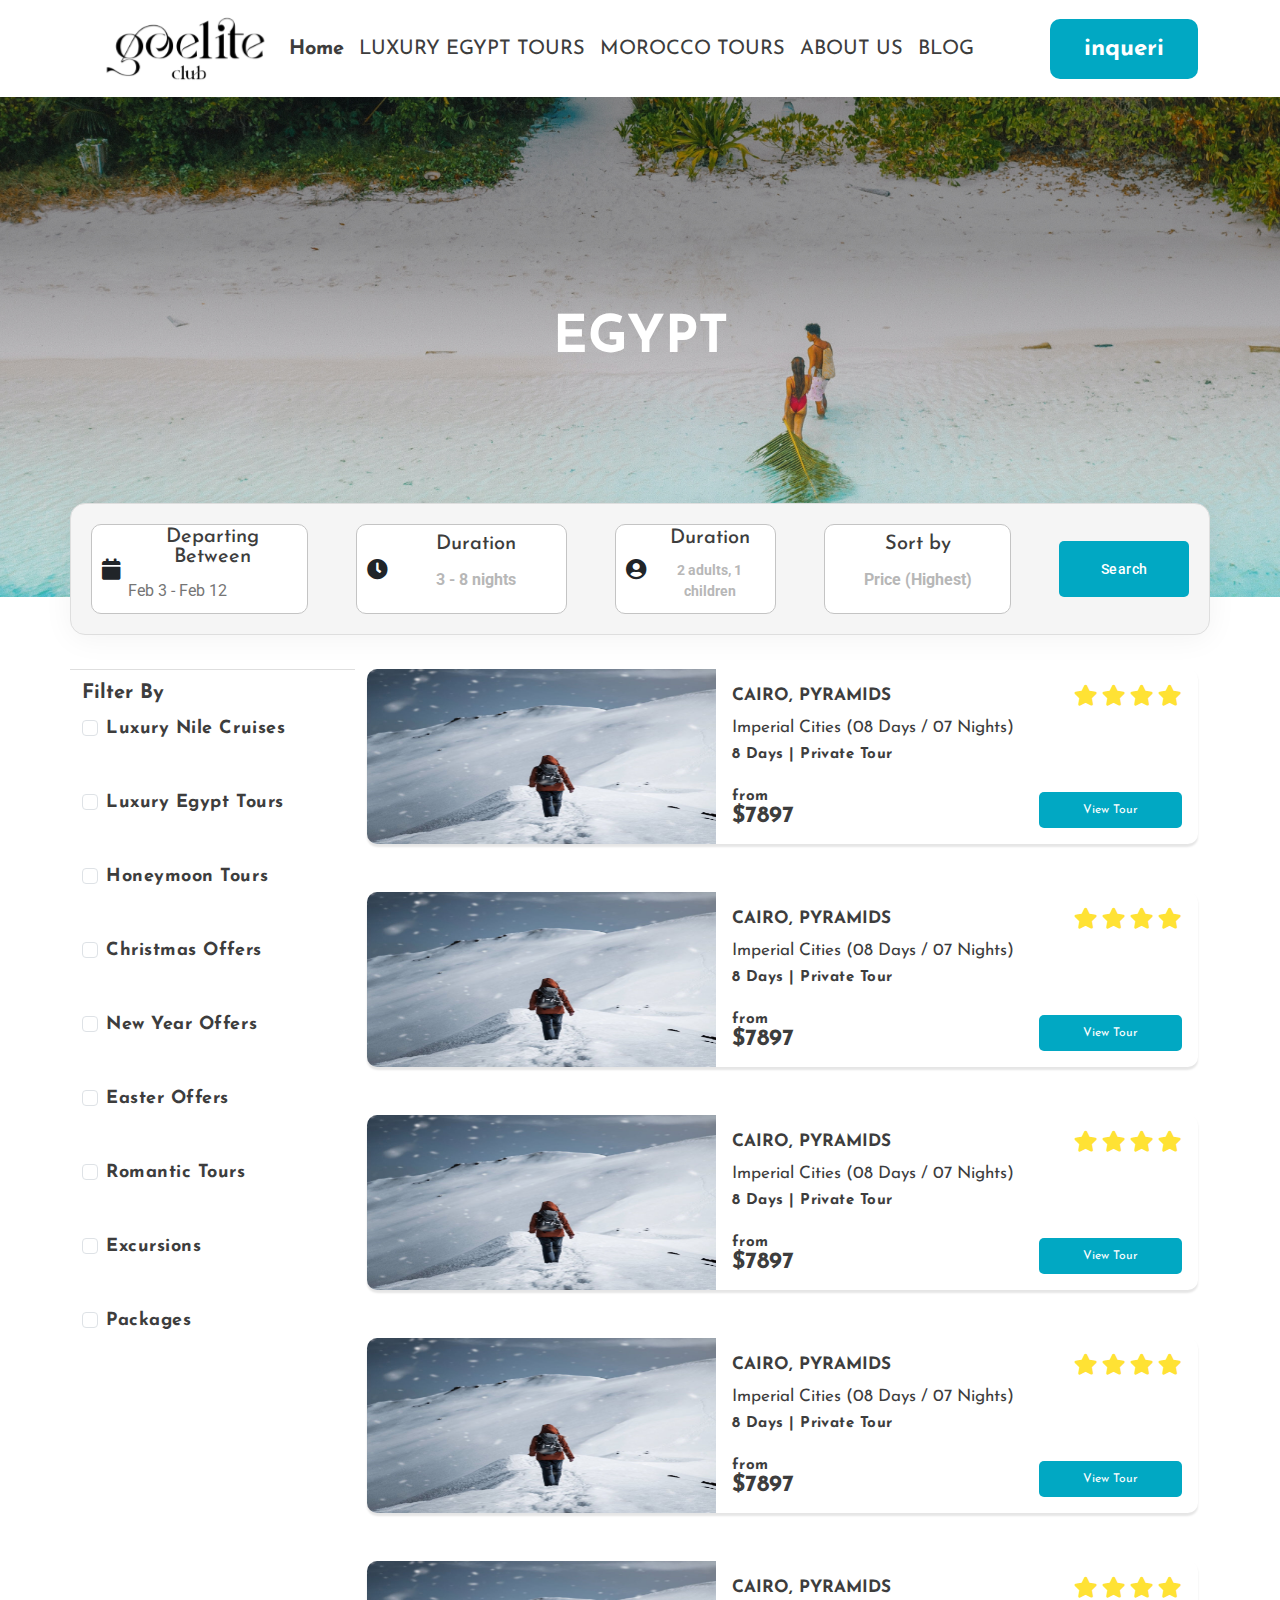
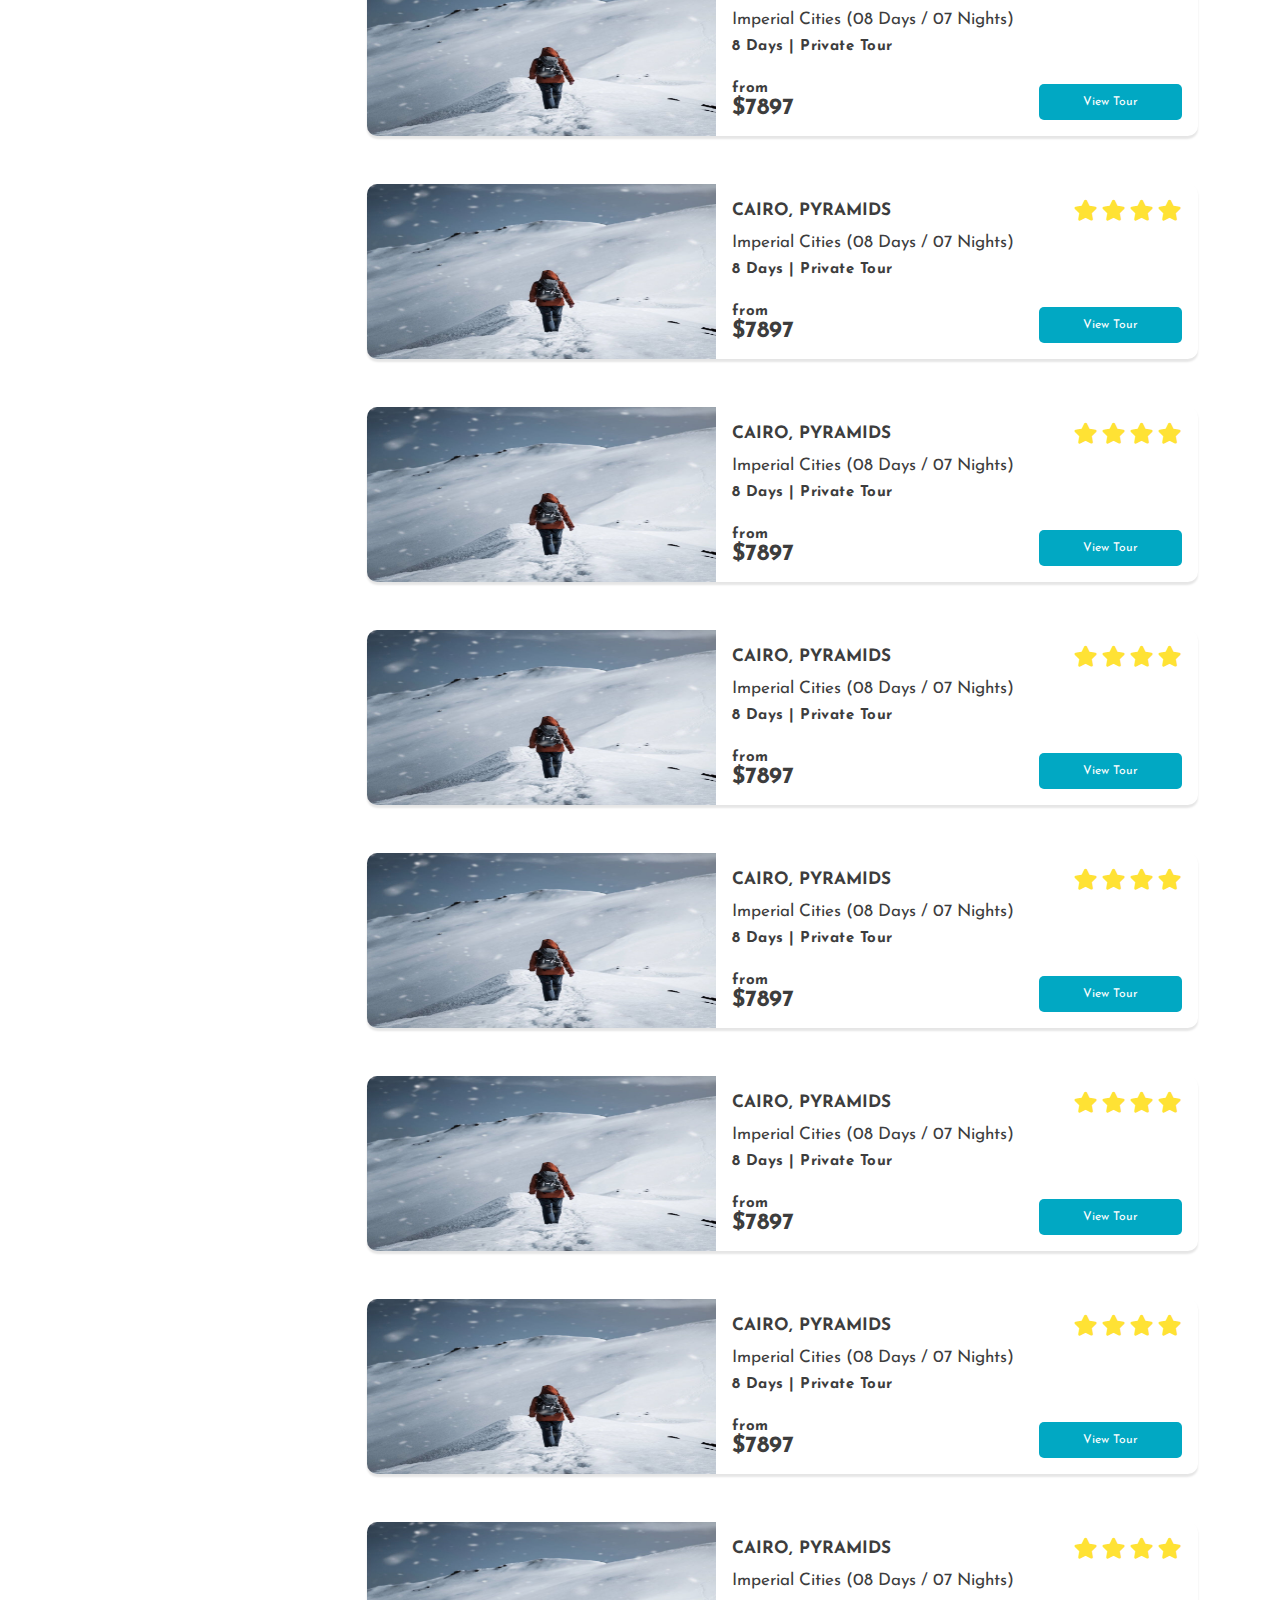
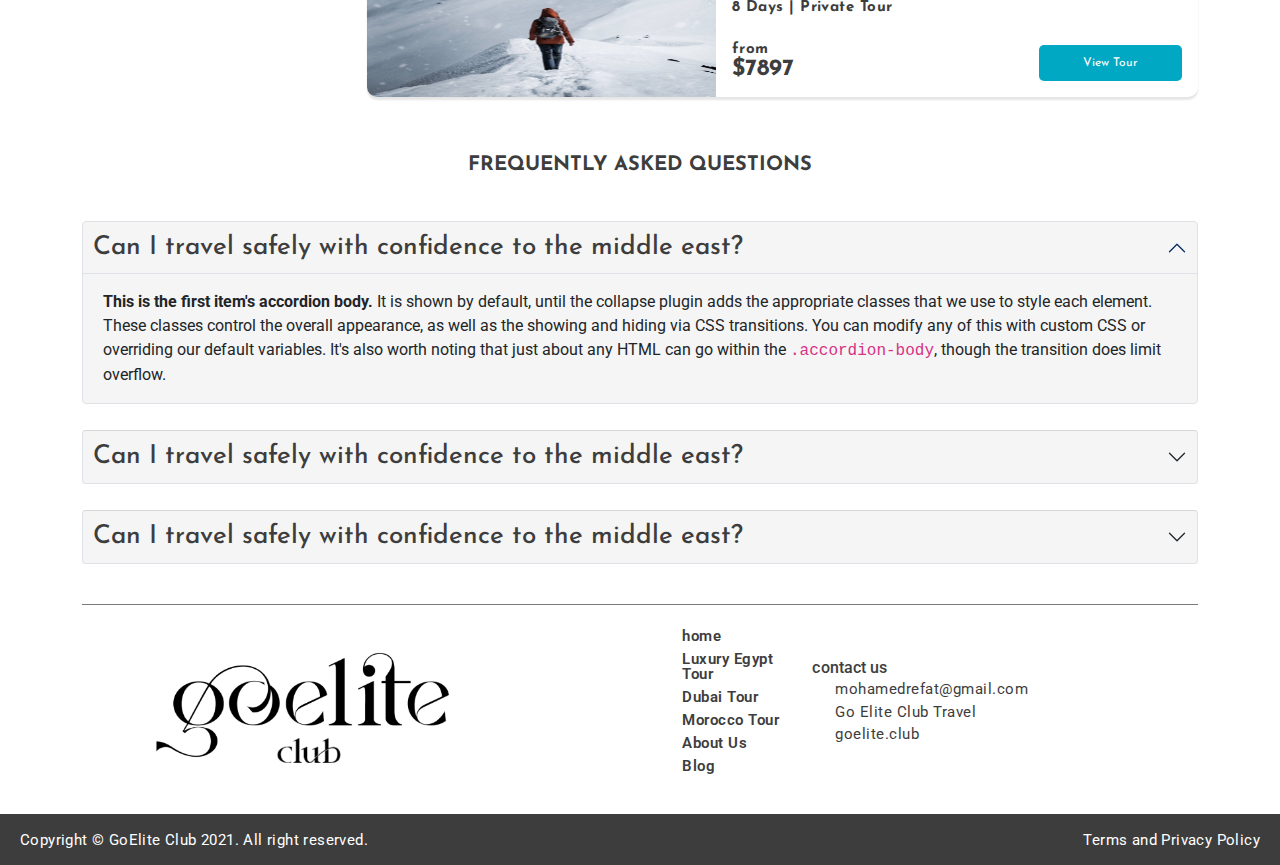
==== commit 86228743: "last push to send to mester ali" ====
--- a/listTour.html
+++ b/listTour.html
@@ -69,7 +69,7 @@
             style="font-size: 27px"
           ></i>
           <i
-            class="fa fa-window-close"
+            class="fa fa-times"
             aria-hidden="true"
             id="close"
             style="font-size: 27px"
@@ -596,10 +596,10 @@
           </ul>
         </div>
         <div class="col-sm-12 col-md-9">
-          <div class="d-flex flex-column gap-5">
+          <div class="d-flex flex-column gap-3 gap-md-5">
             <!-- card -->
             <a href="singleTour.html">
-              <div class="d-flex cardList shadow-lg" style="cursor: pointer">
+              <div class="d-flex cardList" style="cursor: pointer">
                 <!-- image -->
                 <div class="imageCard">
                   <img src="image/destination1.jpg" alt="" />
@@ -643,7 +643,7 @@
             </a>
             <!-- card -->
             <a href="singleTour.html">
-              <div class="d-flex cardList shadow-lg" style="cursor: pointer">
+              <div class="d-flex cardList" style="cursor: pointer">
                 <!-- image -->
                 <div class="imageCard">
                   <img src="image/destination1.jpg" alt="" />
@@ -687,7 +687,7 @@
             </a>
             <!-- card -->
             <a href="singleTour.html">
-              <div class="d-flex cardList shadow-lg" style="cursor: pointer">
+              <div class="d-flex cardList" style="cursor: pointer">
                 <!-- image -->
                 <div class="imageCard">
                   <img src="image/destination1.jpg" alt="" />
@@ -731,7 +731,7 @@
             </a>
             <!-- card -->
             <a href="singleTour.html">
-              <div class="d-flex cardList shadow-lg" style="cursor: pointer">
+              <div class="d-flex cardList" style="cursor: pointer">
                 <!-- image -->
                 <div class="imageCard">
                   <img src="image/destination1.jpg" alt="" />
@@ -775,7 +775,7 @@
             </a>
             <!-- card -->
             <a href="singleTour.html">
-              <div class="d-flex cardList shadow-lg" style="cursor: pointer">
+              <div class="d-flex cardList" style="cursor: pointer">
                 <!-- image -->
                 <div class="imageCard">
                   <img src="image/destination1.jpg" alt="" />
@@ -819,7 +819,7 @@
             </a>
             <!-- card -->
             <a href="singleTour.html">
-              <div class="d-flex cardList shadow-lg" style="cursor: pointer">
+              <div class="d-flex cardList" style="cursor: pointer">
                 <!-- image -->
                 <div class="imageCard">
                   <img src="image/destination1.jpg" alt="" />
@@ -863,7 +863,7 @@
             </a>
             <!-- card -->
             <a href="singleTour.html">
-              <div class="d-flex cardList shadow-lg" style="cursor: pointer">
+              <div class="d-flex cardList" style="cursor: pointer">
                 <!-- image -->
                 <div class="imageCard">
                   <img src="image/destination1.jpg" alt="" />
@@ -907,7 +907,7 @@
             </a>
             <!-- card -->
             <a href="singleTour.html">
-              <div class="d-flex cardList shadow-lg" style="cursor: pointer">
+              <div class="d-flex cardList" style="cursor: pointer">
                 <!-- image -->
                 <div class="imageCard">
                   <img src="image/destination1.jpg" alt="" />
@@ -951,7 +951,7 @@
             </a>
             <!-- card -->
             <a href="singleTour.html">
-              <div class="d-flex cardList shadow-lg" style="cursor: pointer">
+              <div class="d-flex cardList" style="cursor: pointer">
                 <!-- image -->
                 <div class="imageCard">
                   <img src="image/destination1.jpg" alt="" />
@@ -995,7 +995,7 @@
             </a>
             <!-- card -->
             <a href="singleTour.html">
-              <div class="d-flex cardList shadow-lg" style="cursor: pointer">
+              <div class="d-flex cardList" style="cursor: pointer">
                 <!-- image -->
                 <div class="imageCard">
                   <img src="image/destination1.jpg" alt="" />
@@ -1039,7 +1039,7 @@
             </a>
             <!-- card -->
             <a href="singleTour.html">
-              <div class="d-flex cardList shadow-lg" style="cursor: pointer">
+              <div class="d-flex cardList" style="cursor: pointer">
                 <!-- image -->
                 <div class="imageCard">
                   <img src="image/destination1.jpg" alt="" />
@@ -1083,7 +1083,7 @@
             </a>
             <!-- card -->
             <a href="singleTour.html">
-              <div class="d-flex cardList shadow-lg" style="cursor: pointer">
+              <div class="d-flex cardList" style="cursor: pointer">
                 <!-- image -->
                 <div class="imageCard">
                   <img src="image/destination1.jpg" alt="" />
--- a/css/listtours/style.css
+++ b/css/listtours/style.css
@@ -1,6 +1,6 @@
 .searchSection {
   display: flex;
-  gap: 20px;
+  gap: 5px;
 }
 .contentfilterChackBox {
   font-family: "Josefin Sans";
@@ -17,6 +17,7 @@
   border-radius: 8px;
   padding: 16px;
   height: fit-content;
+  width: 47%;
 }
 .box_Sort {
   display: none;
@@ -80,6 +81,7 @@
   overflow: hidden;
   background: #ffffff;
   border-radius: 10.1028px 10.1028px;
+  box-shadow: 0px 2.02056px 2.02056px rgba(0, 0, 0, 0.1);
 }
 .cardList p {
   font-family: "Josefin Sans";
--- a/css/style.css
+++ b/css/style.css
@@ -13,6 +13,9 @@
   -webkit-box-sizing: border-box;
   -moz-box-sizing: border-box;
 }
+html {
+  scroll-behavior: smooth;
+}
 a {
   text-decoration: none !important;
   color: inherit !important;
@@ -32,6 +35,7 @@
   font-family: "Josefin Sans", sans-serif;
   font-family: "Roboto", sans-serif;
   overflow-x: hidden;
+  margin-bottom: 81px !important;
 }
 /* nav bar */
 .nav_container {
@@ -102,7 +106,7 @@
 .menu_container {
   display: none;
 }
-.fa-window-close {
+.fa-times {
   display: none;
 }
 
@@ -341,7 +345,7 @@
   font-family: "Josefin Sans";
   font-style: normal;
   font-weight: 700;
-  font-size: 14px;
+  font-size: 12px;
   line-height: 7px;
   display: flex;
   align-items: center;
@@ -376,6 +380,9 @@
   color: #3d3d3d;
   padding-top: 5px;
 }
+.accordion-button:focus {
+  box-shadow: none !important;
+}
 .card_content .priceAndView .viewBtn {
   display: flex;
   flex-direction: row;
@@ -383,7 +390,7 @@
   align-items: center;
   padding: 8px;
   gap: 10px;
-  width: 74px;
+  width: 90px;
   height: 32px;
   background: #ffffff;
   border: 1px solid #dedede;
@@ -721,6 +728,22 @@
 .privateImg {
   height: auto !important;
 }
+.carousel-caption.contentHeader.sleiderHome {
+  position: absolute;
+  top: 50%;
+  left: 50%;
+  transform: translate(-50%, -50%);
+}
+.carousel-caption.contentHeader.sleiderHome p {
+  font-family: "Josefin Sans";
+  font-style: normal;
+  font-weight: 700;
+  font-size: 20px;
+  line-height: 20px;
+  text-align: center;
+  color: #ffffff;
+  width: 300px;
+}
 /* .iconSocil{
   display: flex;
   justify-content: center;
@@ -807,6 +830,37 @@
   font-size: 14px;
   line-height: 16px;
   letter-spacing: 0.5px;
+  color: #ffffff;
+}
+/* button mobile inquery  */
+.button_moblie {
+  position: fixed;
+  bottom: 0;
+  display: block;
+  padding: 16px 10px;
+  display: flex;
+  flex-direction: row;
+  justify-content: center;
+  align-items: center;
+  height: 92px;
+  background: #01a8c3;
+  border-radius: 8px 8px 0px 0px;
+  width: 100%;
+  overflow: hidden;
+  cursor: pointer;
+  z-index: 100;
+}
+.button_moblie.close {
+  display: none;
+}
+.button_moblie button {
+  font-family: "Josefin Sans";
+  font-style: normal;
+  font-weight: 700;
+  font-size: 20px;
+  line-height: 20px;
+  text-align: center;
+  letter-spacing: 0.03em;
   color: #ffffff;
 }
 /* responsev navbar */
@@ -885,7 +939,7 @@
   .fa-bars.close {
     display: none;
   }
-  .fa-window-close.show {
+  .fa-times.show {
     display: block;
   }
 }
@@ -1051,4 +1105,25 @@
   .searchPlaceHolder input::placeholder {
     font-size: 16px;
   }
-}
+  .carousel-caption.contentHeader.sleiderHome p {
+    font-family: "Josefin Sans";
+    font-style: normal;
+    font-weight: 700;
+    font-size: 32px;
+    line-height: 25px;
+    text-align: center;
+    color: #ffffff;
+    width: 750px;
+  }
+  .landingPageContent .but_landing button {
+    width: 124px;
+    height: 54px;
+    font-size: 16.1233px;
+  }
+  .button_moblie {
+    display: none;
+  }
+  body {
+    margin-bottom: 0px !important;
+  }
+}
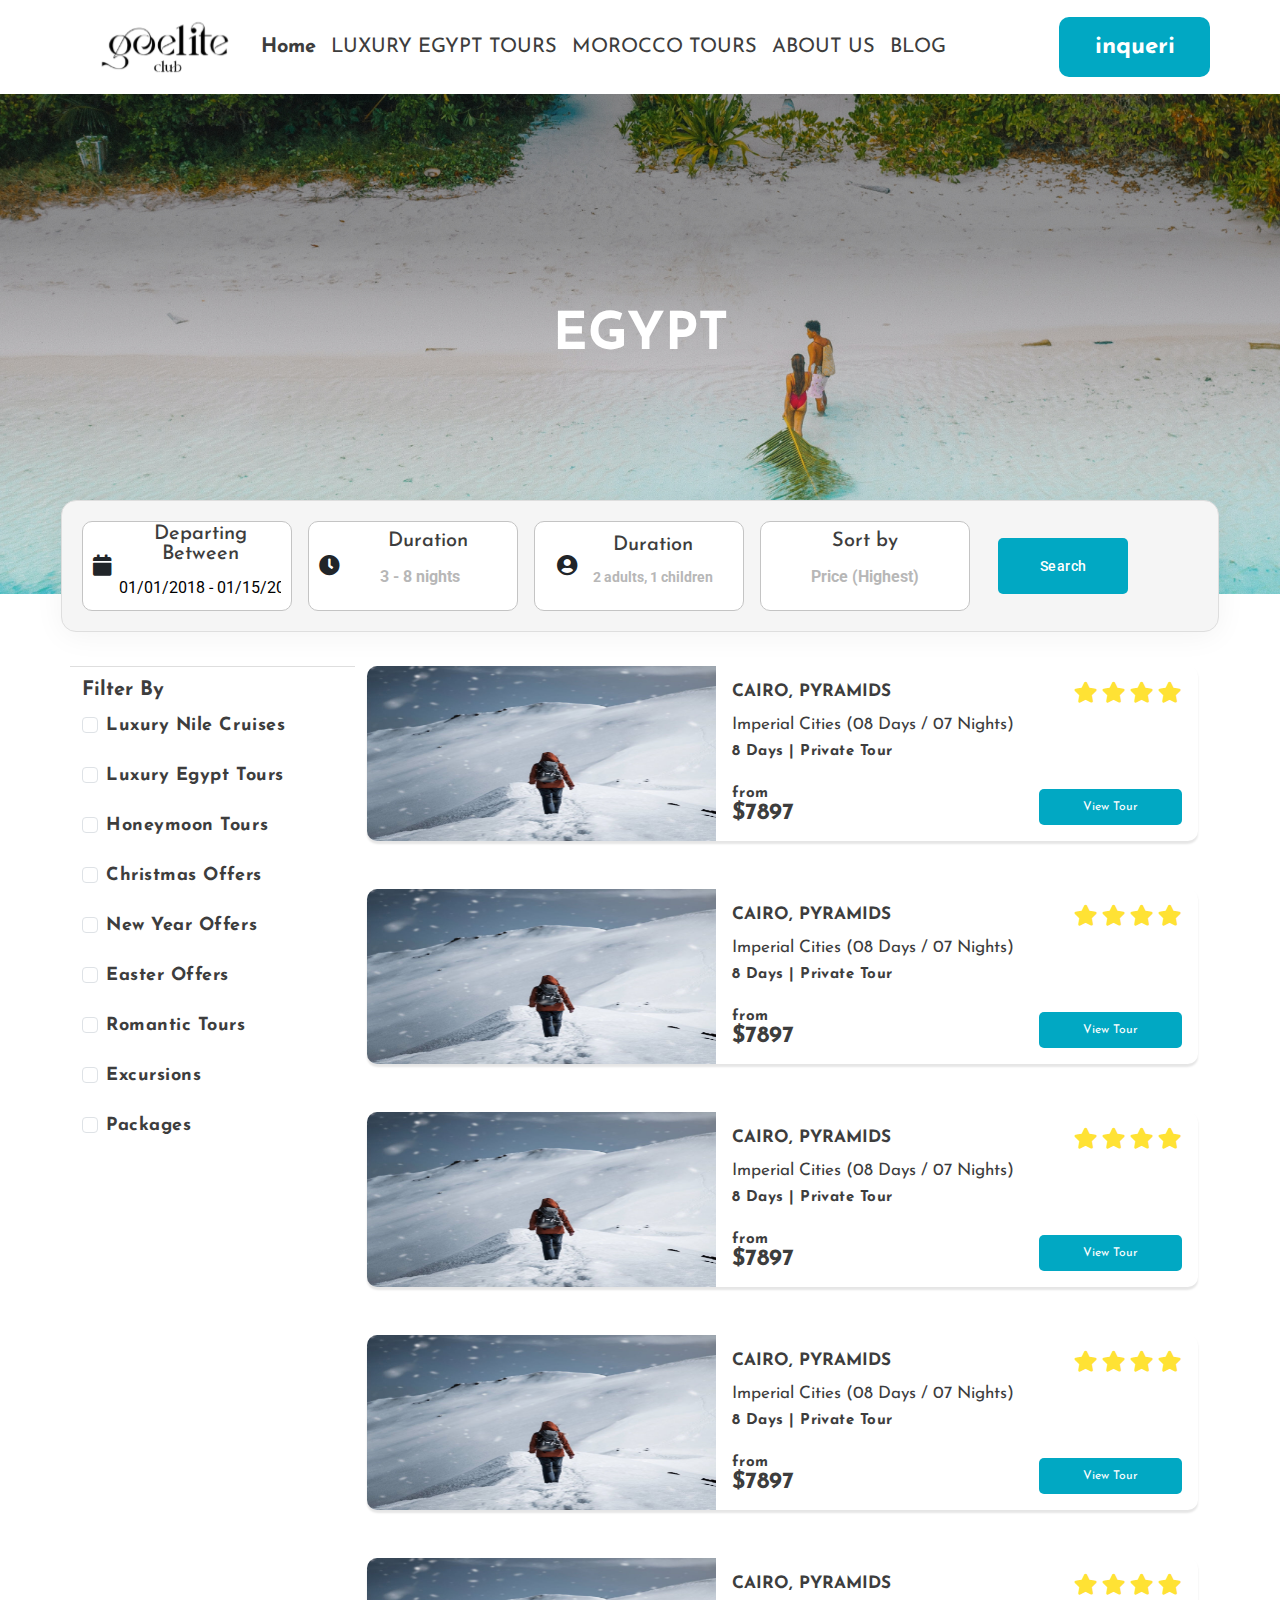
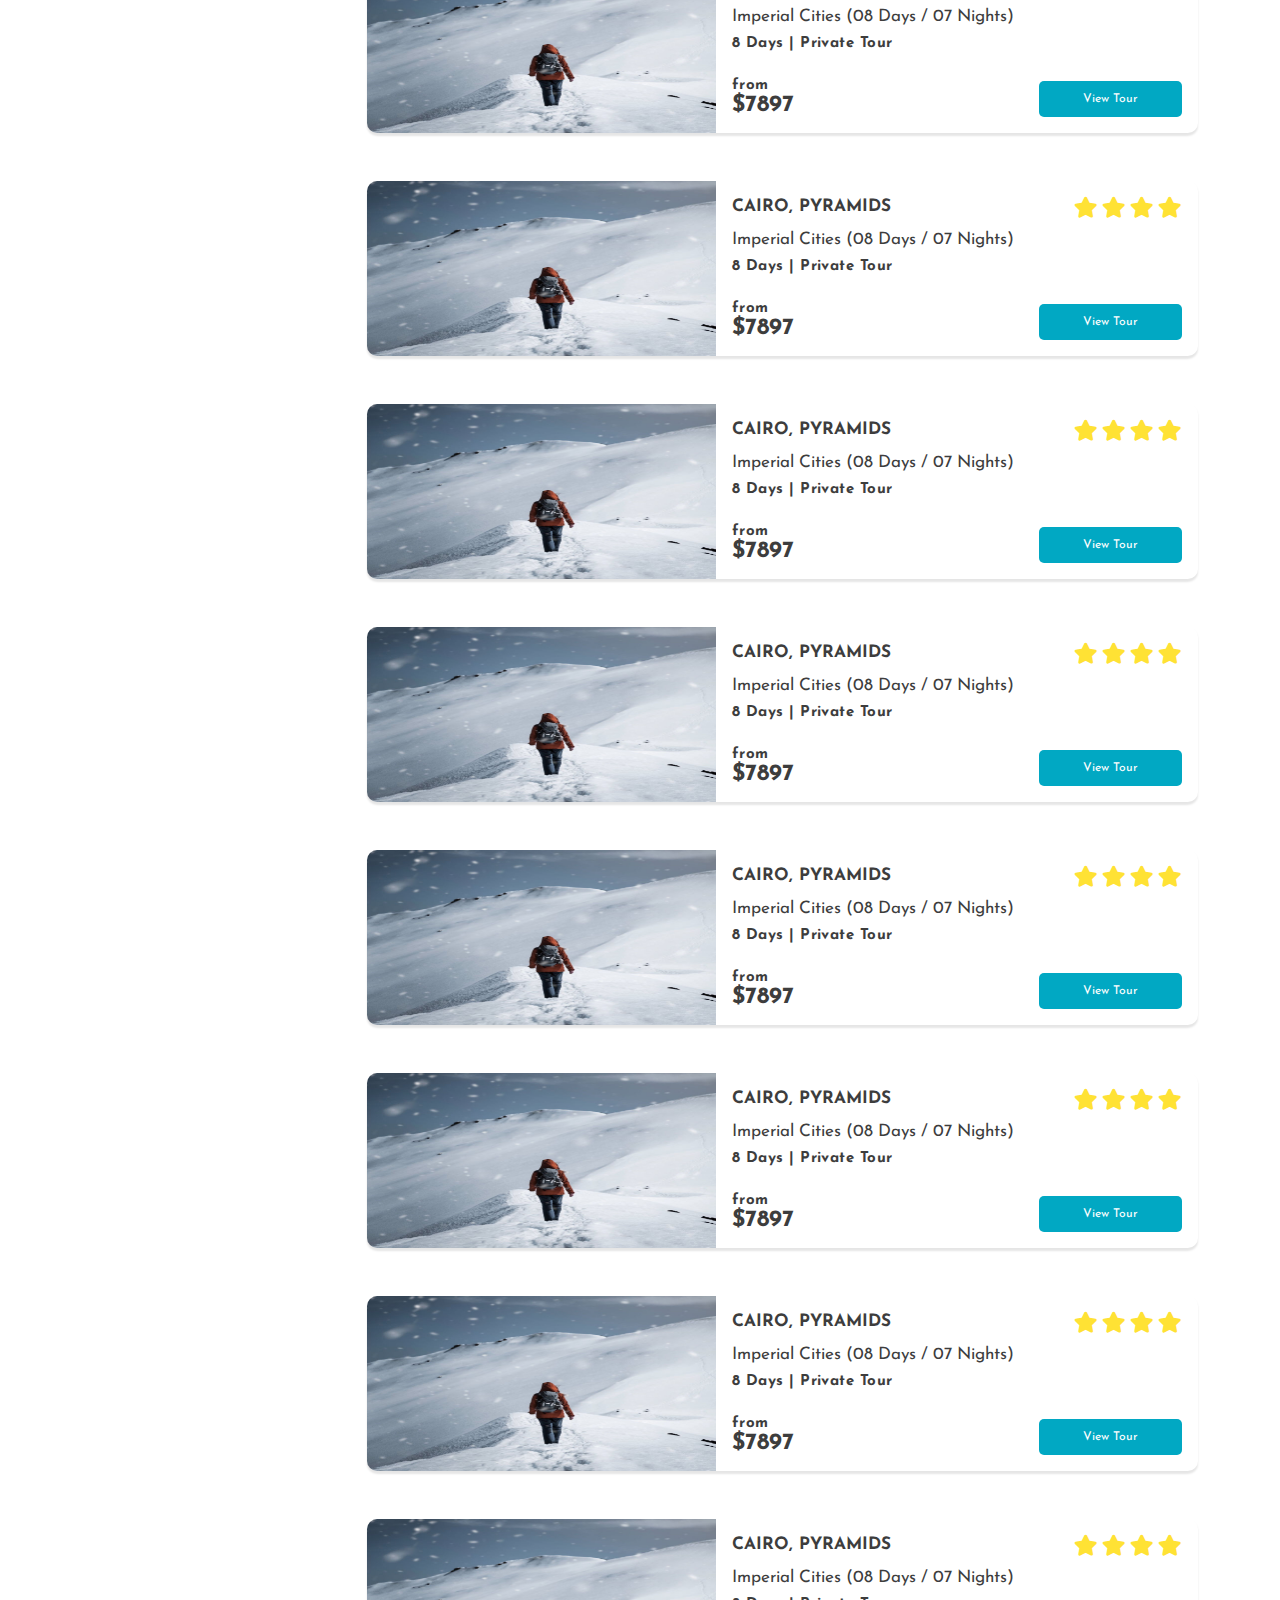
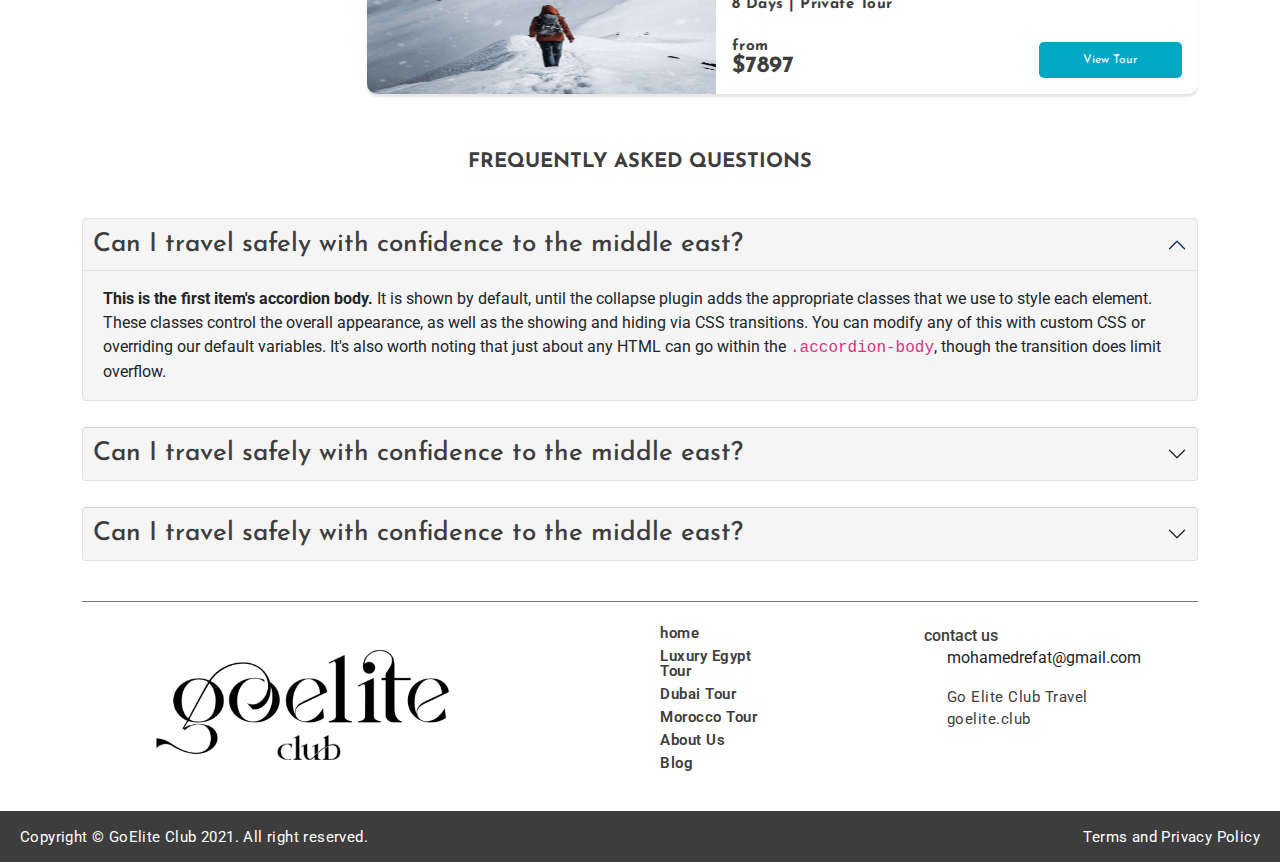
==== commit 67fb51e7: "push to  send code" ====
--- a/listTour.html
+++ b/listTour.html
@@ -19,6 +19,11 @@
       href="https://fonts.googleapis.com/css2?family=Josefin+Sans:ital,wght@0,400;0,500;0,700;1,700&family=Roboto:ital,wght@0,300;0,900;1,500;1,700;1,900&display=swap"
       rel="stylesheet"
     />
+    <link
+      rel="stylesheet"
+      type="text/css"
+      href="https://cdn.jsdelivr.net/npm/daterangepicker/daterangepicker.css"
+    />
 
     <link rel="stylesheet" href="css/listtours/style.css" />
     <link rel="stylesheet" href="css/style.css" />
@@ -33,21 +38,21 @@
   </head>
   <body>
     <div class="container-sm">
-      <nav class="nav_container">
+      <nav class="nav_container row flex-nowrap py-2">
         <!-- image  -->
-        <div class="imgae_logo">
+        <div class="imgae_logo col col-md-2">
           <img src="./image/Go Elite Logo 1.svg" alt="" />
         </div>
         <!-- links -->
-        <ul class="links_container">
+        <ul class="links_container col-md-7">
           <li class="active">
-            <a href="/"> Home </a>
+            <a href=""> Home </a>
           </li>
           <li>
-            <a href="/"> LUXURY EGYPT TOURS </a>
+            <a href="listTour.html"> LUXURY EGYPT TOURS </a>
           </li>
           <li>
-            <a href="/"> MOROCCO TOURS </a>
+            <a href="listTour.html">MOROCCO TOURS </a>
           </li>
           <li>
             <a href="/"> ABOUT US </a>
@@ -57,11 +62,11 @@
           </li>
         </ul>
         <!-- buttom inquery -->
-        <div class="buttom_inquri">
+        <div class="buttom_inquri col col-md-3">
           <button>inqueri</button>
         </div>
         <!-- menue bar icon  -->
-        <div class="menu_bar">
+        <div class="menu_bar col">
           <i
             class="fa fa-bars"
             aria-hidden="true"
@@ -78,16 +83,16 @@
         <!-- menue bar box -->
         <ul class="menu_container">
           <li class="active">
-            <a href=""> Home </a>
+            <a href="/"> Home </a>
           </li>
           <li>
-            <a href="/"> LUXURY EGYPT TOURS </a>
+            <a href="listTour.html">LUXURY EGYPT TOURS </a>
           </li>
           <li>
-            <a href="/"> MOROCCO TOURS </a>
+            <a href="listTour.html">MOROCCO TOURS </a>
           </li>
           <li>
-            <a href="/"> MOROCCO TOURS </a>
+            <a href="listTour.html"> MOROCCO TOURS </a>
           </li>
           <li>
             <a href="/"> ABOUT US </a>
@@ -130,33 +135,32 @@
         <div class="positonBox">
           <!-- layout desktop-->
           <div
-            class="filter_search align-items-center justify-content-center gap-5"
+            class="filter_search align-items-center justify-content-center row gap-3"
           >
             <!--date   -->
             <div
-              class="boxFilter_search dayBox d-flex gap-2 align-items-center justify-content-center"
+              class="boxFilter_search dayBox d-flex gap-2 align-items-center justify-content-center col"
             >
               <i class="fa fa-calendar"></i>
               <div class="contentbox d-flex gap-1 flex-column">
                 <span>Departing Between</span>
                 <input
                   type="text"
-                  placeholder="Feb 3 - Feb 12"
-                  onfocus="(this.type='date')"
-                  onblur="(this.type='text')"
+                  name="daterange"
+                  value="01/01/2018 - 01/15/2018"
                 />
               </div>
             </div>
             <!-- duration -->
             <div
-              class="boxFilter_search dayBox d-flex gap-2 align-items-center justify-content-center"
+              class="boxFilter_search dayBox d-flex gap-2 align-items-center justify-content-center col"
             >
               <i class="fa fa-clock"></i>
               <div class="contentbox d-flex gap-1 flex-column">
                 <span>Duration</span>
                 <div class="searchPlaceHolder">
                   <input
-                    type="text"
+                    type="number"
                     class="form-control"
                     placeholder="3 - 8 nights"
                     aria-label="First name"
@@ -166,7 +170,7 @@
             </div>
             <!-- duration -->
             <div
-              class="boxFilter_search dayBox d-flex gap-2 align-items-center justify-content-center"
+              class="boxFilter_search dayBox d-flex gap-2 align-items-center justify-content-center col"
             >
               <div
                 class="d-flex gap-2 align-items-center justify-content-center"
@@ -195,9 +199,28 @@
                       <div
                         class="counterContainer d-flex justify-content-between align-items-center gap-2 p-2 border rounded-3"
                       >
-                        <img src="image/Minus.svg" id="mins" alt="" />
-                        <span class="number"> 0 </span>
-                        <img src="image/Plus.svg" id="plus" alt="" />
+                        <img
+                          onclick="removeCounter('adults')"
+                          src="image/Minus.svg"
+                          id="mins"
+                          alt=""
+                        />
+                        <input
+                          id="adultsFilter"
+                          type="text"
+                          name="adults"
+                          class="form-control input-number book_all"
+                          value="0"
+                          min="1"
+                          max="100"
+                          readonly=""
+                        />
+                        <img
+                          onclick="addCounterFilter('adults')"
+                          src="image/Plus.svg"
+                          id="plus"
+                          alt=""
+                        />
                       </div>
                     </div>
                     <div
@@ -207,9 +230,28 @@
                       <div
                         class="counterContainer d-flex justify-content-between align-items-center gap-2 p-2 border rounded-3"
                       >
-                        <img src="image/Minus.svg" id="mins" alt="" />
-                        <span class="number"> 0 </span>
-                        <img src="image/Plus.svg" id="plus" alt="" />
+                        <img
+                          onclick="removeCounter('Children')"
+                          src="image/Minus.svg"
+                          id="mins"
+                          alt=""
+                        />
+                        <input
+                          id="ChildrenFilter"
+                          type="text"
+                          name="Children"
+                          class="form-control input-number book_all"
+                          value="0"
+                          min="1"
+                          max="100"
+                          readonly=""
+                        />
+                        <img
+                          onclick="addCounterFilter('Children')"
+                          src="image/Plus.svg"
+                          id="plus"
+                          alt=""
+                        />
                       </div>
                     </div>
                     <div
@@ -219,9 +261,28 @@
                       <div
                         class="counterContainer d-flex justify-content-between align-items-center gap-2 p-2 border rounded-3"
                       >
-                        <img src="image/Minus.svg" id="mins" alt="" />
-                        <span class="number"> 0 </span>
-                        <img src="image/Plus.svg" id="plus" alt="" />
+                        <img
+                          onclick="removeCounter('Infants')"
+                          src="image/Minus.svg"
+                          id="mins"
+                          alt=""
+                        />
+                        <input
+                          id="InfantsFilter"
+                          type="text"
+                          name="Infants"
+                          class="form-control input-number book_all"
+                          value="0"
+                          min="1"
+                          max="100"
+                          readonly=""
+                        />
+                        <img
+                          onclick="addCounterFilter('Infants')"
+                          src="image/Plus.svg"
+                          id="plus"
+                          alt=""
+                        />
                       </div>
                     </div>
                     <!-- buton done -->
@@ -236,7 +297,7 @@
             </div>
             <!--  sort By -->
             <div
-              class="boxFilter_search dayBox d-flex gap-2 align-items-center justify-content-center"
+              class="boxFilter_search dayBox d-flex gap-2 align-items-center justify-content-center col"
             >
               <div class="contentbox d-flex gap-1 flex-column">
                 <span>Sort by</span>
@@ -251,7 +312,7 @@
               </div>
             </div>
             <!-- button Search -->
-            <div class="buttonBox">
+            <div class="buttonBox col">
               <div class="buttonSearch">
                 <button>Search</button>
               </div>
@@ -448,7 +509,7 @@
           style="border-top: 1.5px solid #dedede"
         >
           <h6 class="headerFilter">Filter By</h6>
-          <ul class="d-flex flex-column gap-5 pl-0">
+          <ul class="row gap-4 pl-0">
             <li class="d-flex gap-3 align-content-center">
               <div class="form-check">
                 <input
@@ -596,7 +657,7 @@
           </ul>
         </div>
         <div class="col-sm-12 col-md-9">
-          <div class="d-flex flex-column gap-3 gap-md-5">
+          <div class="row gap-3 gap-md-5">
             <!-- card -->
             <a href="singleTour.html">
               <div class="d-flex cardList" style="cursor: pointer">
@@ -1234,61 +1295,63 @@
     <!-- footer section -->
     <div class="container-sm">
       <div class="footerSection">
-        <div class="footer">
+        <div class="footer row">
           <!-- logo footer -->
-          <div class="logoFooter">
+          <div class="logoFooter col">
             <img src="image/footeLogo.png" alt="" />
           </div>
-          <div class="linksAndcontactUs">
-            <!-- links -->
-            <div class="footerLinks">
-              <ul class="links">
-                <li>home</li>
-                <li>Luxury Egypt Tour</li>
-                <li>Dubai Tour</li>
-                <li>Morocco Tour</li>
-                <li>About Us</li>
-                <li>Blog</li>
-              </ul>
-            </div>
-            <!-- contact us footer -->
-            <div class="contactUsFooter">
-              <div>contact us</div>
-              <ul class="coutactUs">
-                <li class="">
-                  <div class="iconSocil">
-                    <img
-                      src="https://www.svgrepo.com/show/488278/mail.svg"
-                      width="15px"
-                      height="15px"
-                      alt=""
-                    />
-                  </div>
-                  <span> mohamedrefat@gmail.com</span>
-                </li>
-                <li class="">
-                  <div class="iconSocil">
-                    <img
-                      src="https://www.svgrepo.com/show/473600/facebook.svg"
-                      width="15px"
-                      height="15px"
-                      alt=""
-                    />
-                  </div>
-                  <span>Go Elite Club Travel</span>
-                </li>
-                <li class="">
-                  <div class="iconSocil">
-                    <img
-                      src="https://www.svgrepo.com/show/474324/instagram.svg"
-                      width="15px"
-                      height="15px"
-                      alt=""
-                    />
-                  </div>
-                  <span>goelite.club</span>
-                </li>
-              </ul>
+          <div class="linksAndcontactUs col">
+            <div class="row px-2">
+              <!-- links -->
+              <div class="footerLinks col-6">
+                <ul class="links">
+                  <li>home</li>
+                  <li>Luxury Egypt Tour</li>
+                  <li>Dubai Tour</li>
+                  <li>Morocco Tour</li>
+                  <li>About Us</li>
+                  <li>Blog</li>
+                </ul>
+              </div>
+              <!-- contact us footer -->
+              <div class="contactUsFooter col-6">
+                <div>contact us</div>
+                <ul class="coutactUs">
+                  <li class="">
+                    <div class="iconSocil">
+                      <img
+                        src="https://www.svgrepo.com/show/488278/mail.svg"
+                        width="15px"
+                        height="15px"
+                        alt=""
+                      />
+                    </div>
+                    <p>mohamedrefat@gmail.com</p>
+                  </li>
+                  <li class="">
+                    <div class="iconSocil">
+                      <img
+                        src="https://www.svgrepo.com/show/473600/facebook.svg"
+                        width="15px"
+                        height="15px"
+                        alt=""
+                      />
+                    </div>
+                    <span>Go Elite Club Travel</span>
+                  </li>
+                  <li class="">
+                    <div class="iconSocil">
+                      <img
+                        src="https://www.svgrepo.com/show/474324/instagram.svg"
+                        width="15px"
+                        height="15px"
+                        alt=""
+                      />
+                    </div>
+                    <span>goelite.club</span>
+                  </li>
+                </ul>
+              </div>
             </div>
           </div>
         </div>
@@ -1299,6 +1362,7 @@
       <div>Terms and Privacy Policy</div>
     </div>
     <script src="https://cdn.jsdelivr.net/npm/swiper/swiper-bundle.min.js"></script>
+    <script src="http://ajax.googleapis.com/ajax/libs/jquery/1.11.2/jquery.min.js"></script>
 
     <!-- Initialize Swiper -->
     <script>
@@ -1325,8 +1389,20 @@
         },
       });
     </script>
-    <script src="js/main.js"></script>
     <script src="https://cdnjs.cloudflare.com/ajax/libs/popper.js/2.9.2/umd/popper.min.js"></script>
     <script src="https://cdnjs.cloudflare.com/ajax/libs/twitter-bootstrap/5.1.0/js/bootstrap.min.js"></script>
+    <script
+      type="text/javascript"
+      src="https://cdn.jsdelivr.net/jquery/latest/jquery.min.js"
+    ></script>
+    <script
+      type="text/javascript"
+      src="https://cdn.jsdelivr.net/momentjs/latest/moment.min.js"
+    ></script>
+    <script
+      type="text/javascript"
+      src="https://cdn.jsdelivr.net/npm/daterangepicker/daterangepicker.min.js"
+    ></script>
+    <script src="js/main.js"></script>
   </body>
 </html>
--- a/css/listtours/style.css
+++ b/css/listtours/style.css
@@ -208,7 +208,7 @@
   }
   .imageCard img {
     max-width: 100%;
-    width: 372px;
+    width: 100%;
     height: 175px;
   }
   .titelcard div:nth-of-type(1) {
@@ -321,13 +321,10 @@
     cursor: pointer;
     transition: ease-in-out 0.2s;
   }
-  .counterContainer span {
-    font-family: "Josefin Sans";
-    font-style: normal;
-    font-weight: 400;
-    font-size: 16px;
-    line-height: 28px;
-    color: #3d3d3d;
+  .counterContainer input {
+    width: 40px;
+    background-color: transparent !important;
+    border: 0;
   }
   .counterContainer img:hover {
     transform: scale(0.9);
--- a/css/style.css
+++ b/css/style.css
@@ -35,7 +35,6 @@
   font-family: "Josefin Sans", sans-serif;
   font-family: "Roboto", sans-serif;
   overflow-x: hidden;
-  margin-bottom: 81px !important;
 }
 /* nav bar */
 .nav_container {
@@ -255,6 +254,7 @@
 /* cards */
 .sectionTour {
   position: relative;
+  overflow: hidden;
 }
 .leftArrow {
   position: absolute;
@@ -663,9 +663,6 @@
   cursor: pointer;
 }
 .linksAndcontactUs {
-  display: flex;
-  align-items: center;
-  gap: 30px;
 }
 .footerLinks {
 }
@@ -719,7 +716,10 @@
 .coutactUs li {
   display: flex;
   gap: 8px;
-  align-items: center;
+}
+.coutactUs li p {
+  overflow-wrap: break-word;
+  width: 100px;
 }
 .coutactUs li:hover span {
   color: #3d3d3dc9;
@@ -929,6 +929,7 @@
     text-decoration-line: underline;
     color: #3d3d3d;
     text-transform: capitalize;
+    margin-left: 5px;
   }
   .menu_container li.active {
     font-weight: 700;
@@ -982,8 +983,11 @@
   .card {
     min-width: 320px;
   }
+  .sectionTour {
+    overflow: visible;
+  }
   .image-container img {
-    width: 323px;
+    width: 100%;
     height: 162.17px;
   }
   .card_content .titleAndReate .title {
@@ -1022,7 +1026,7 @@
 /* responsev section grallery  */
 @media only screen and (min-width: 786px) {
   .gallary_container {
-    width: 85%;
+    width: 95%;
     margin: 0 auto;
   }
   .imagefull_H img {
@@ -1035,7 +1039,7 @@
   }
   .imageRight img {
     max-width: 100%;
-    width: 550px;
+    width: 100%;
     height: 195px;
     transition: ease-in-out 0.5s;
   }
@@ -1126,4 +1130,8 @@
   body {
     margin-bottom: 0px !important;
   }
-}
+  .coutactUs li p {
+    overflow-wrap: break-word;
+    width: auto;
+  }
+}
